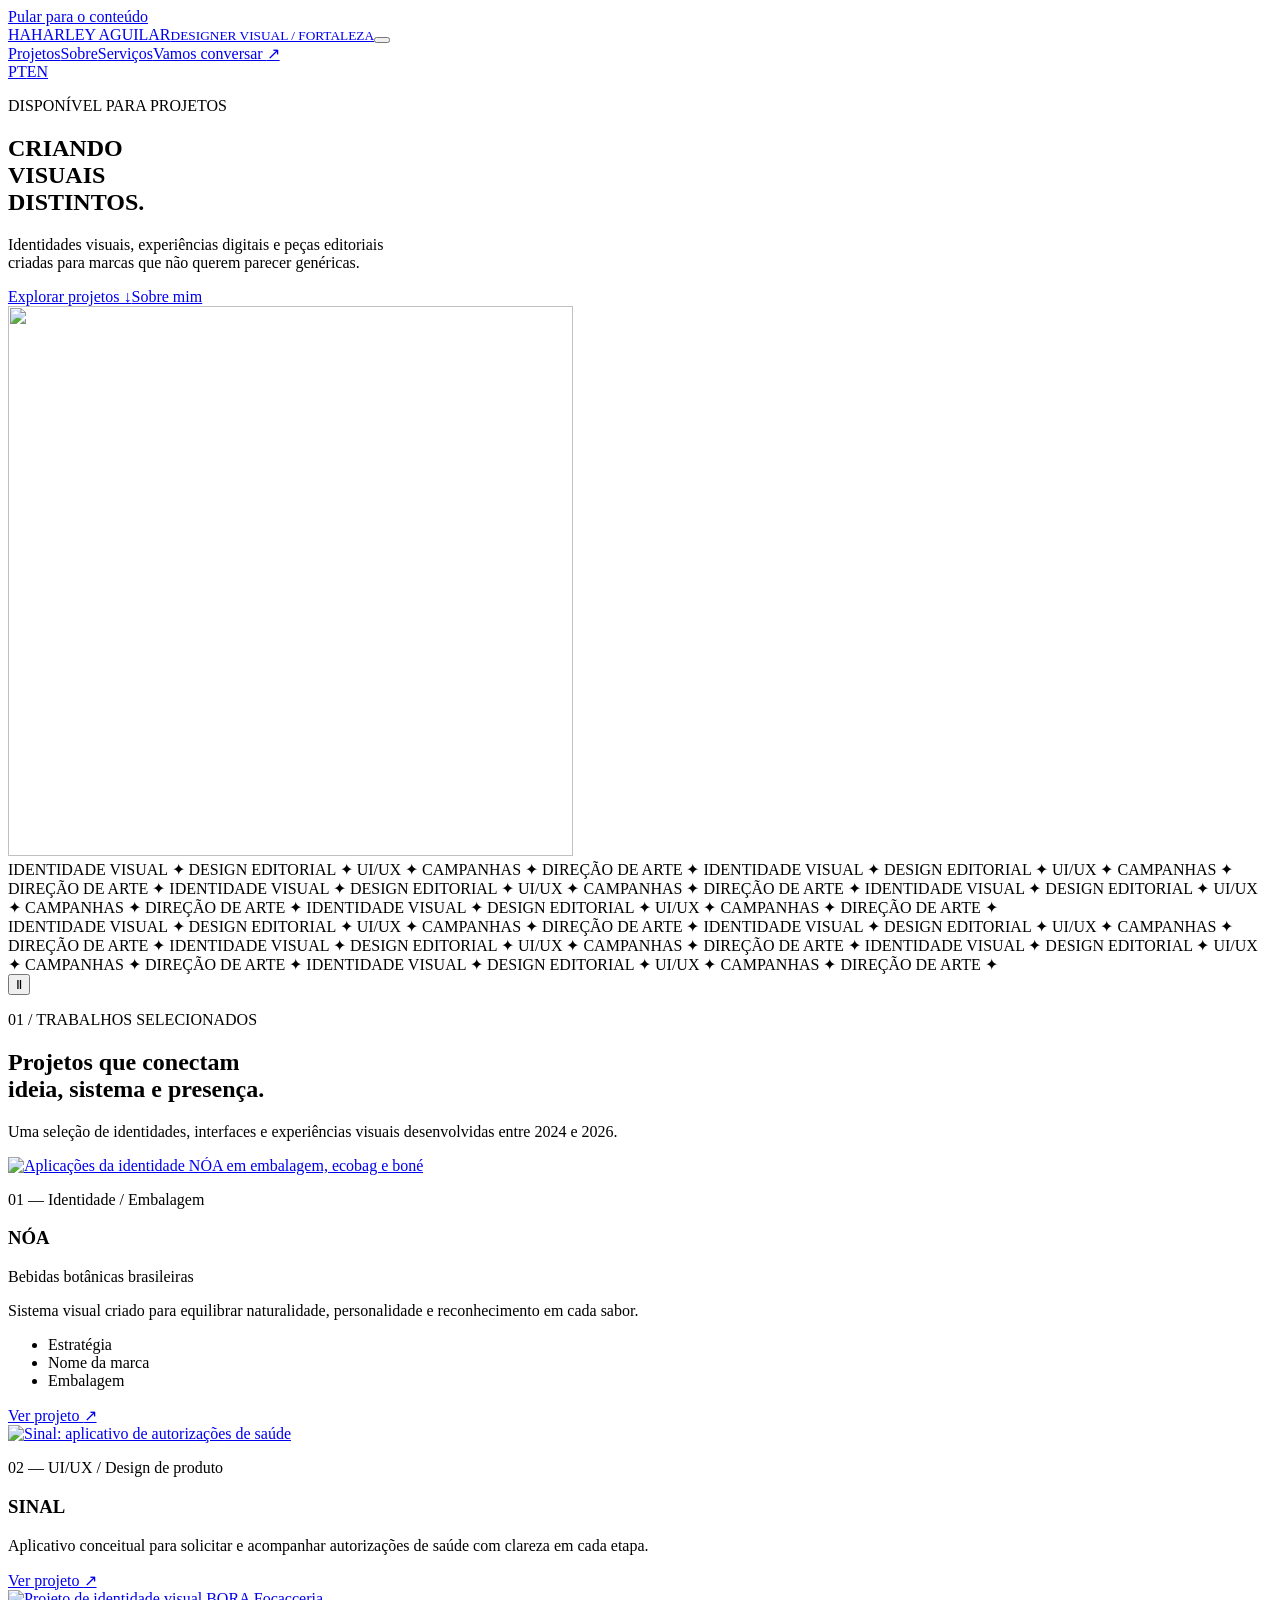
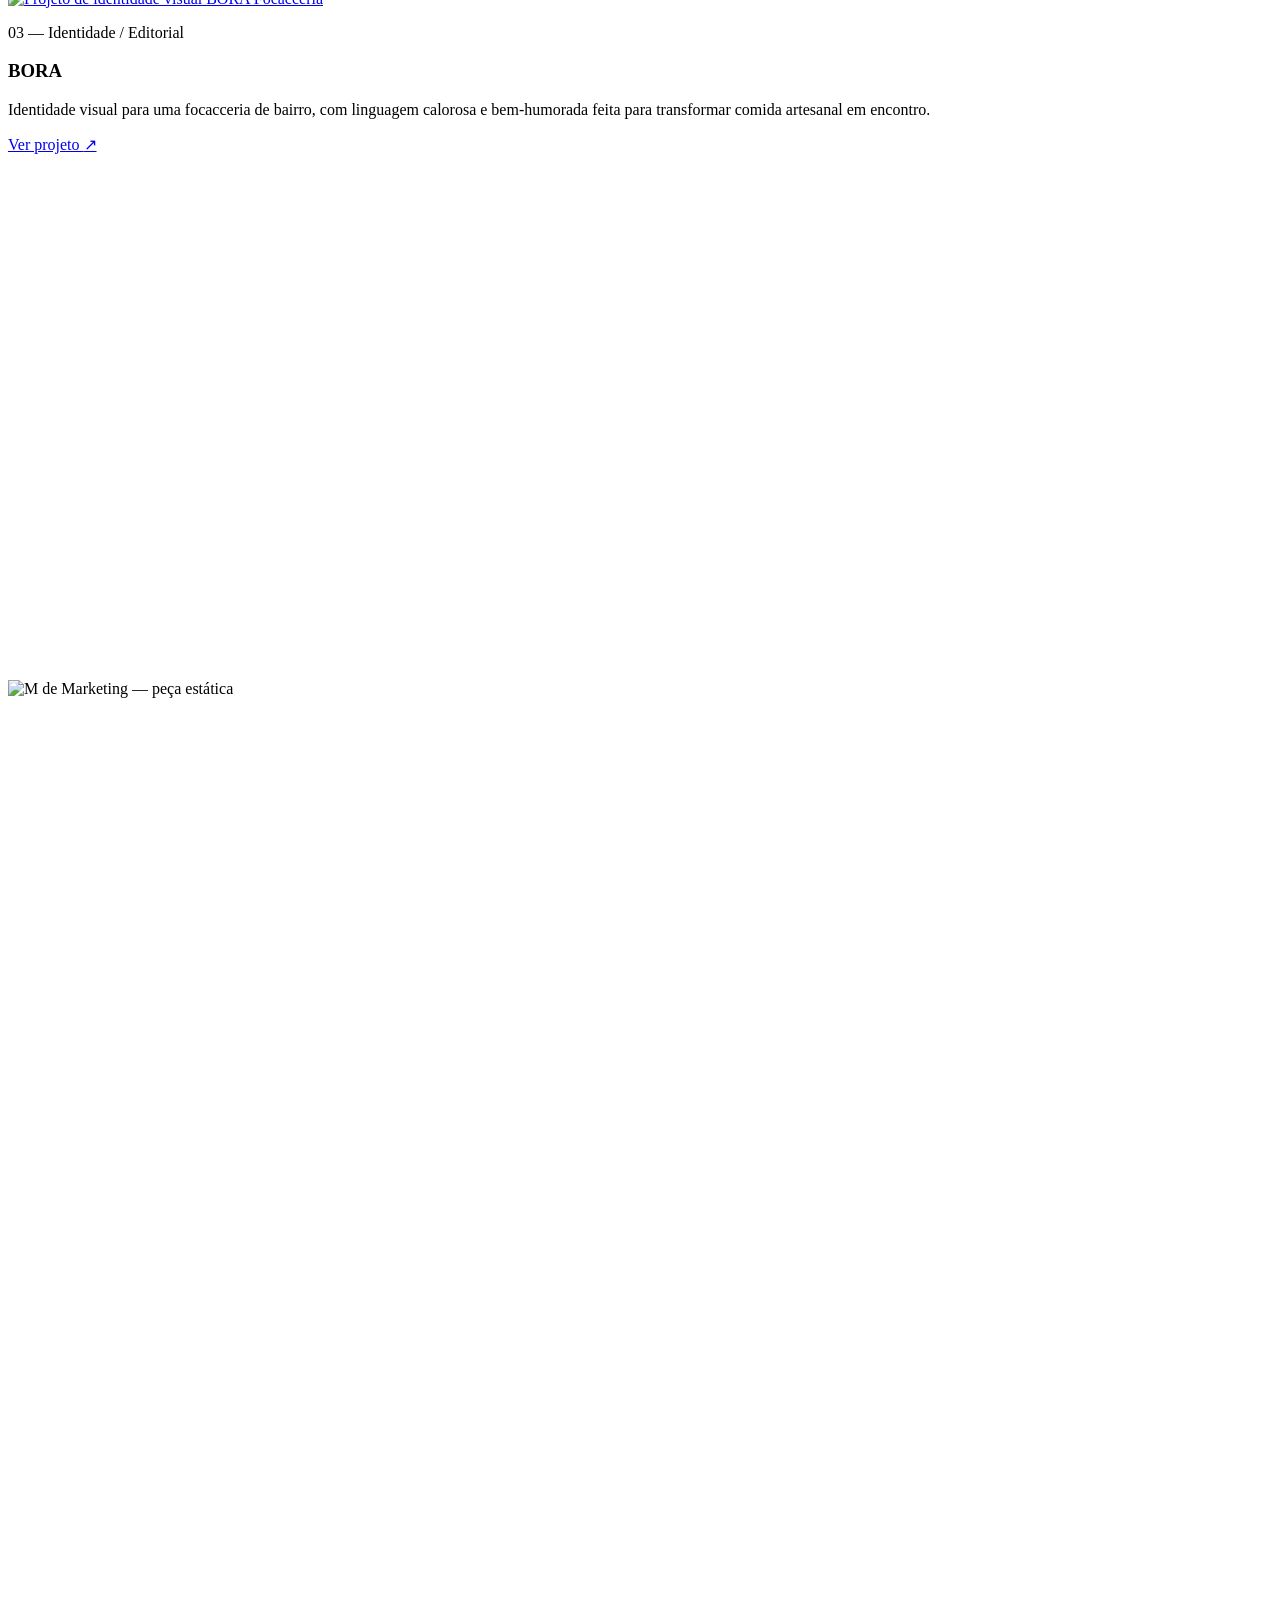
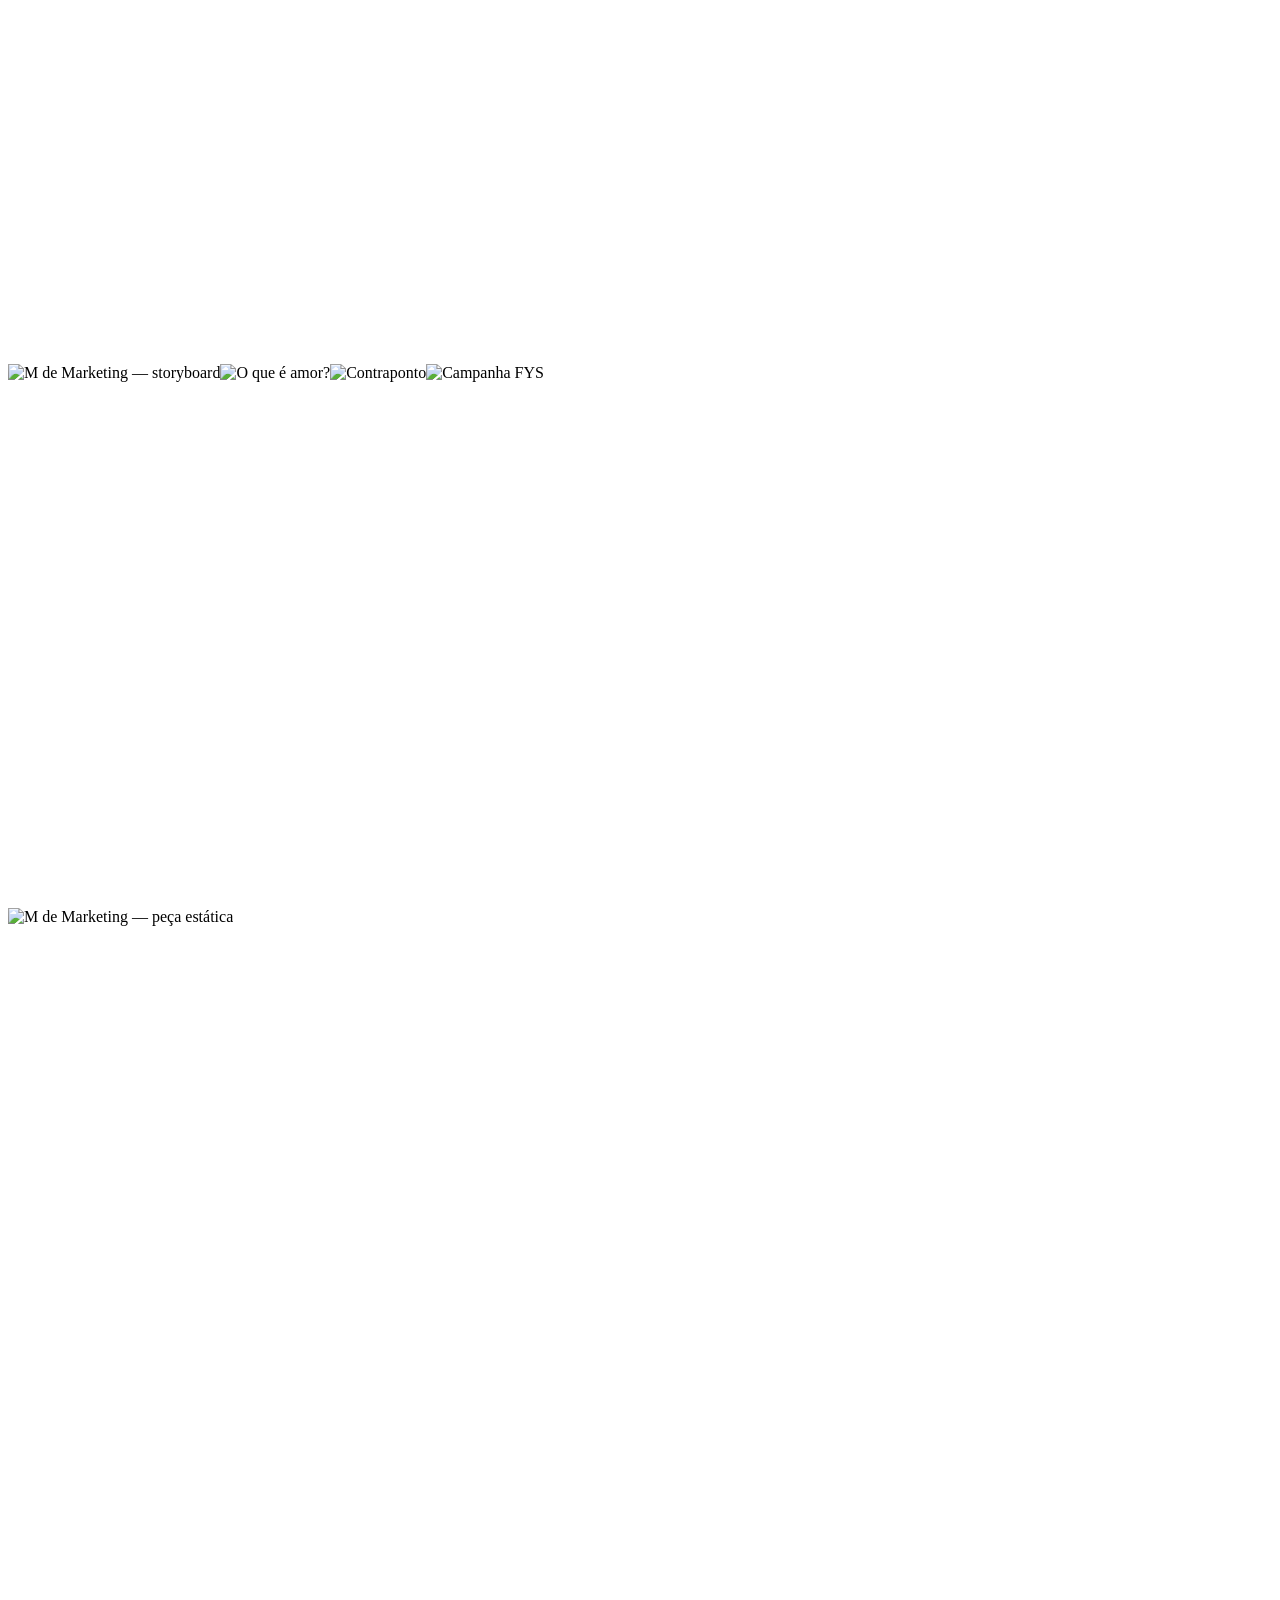
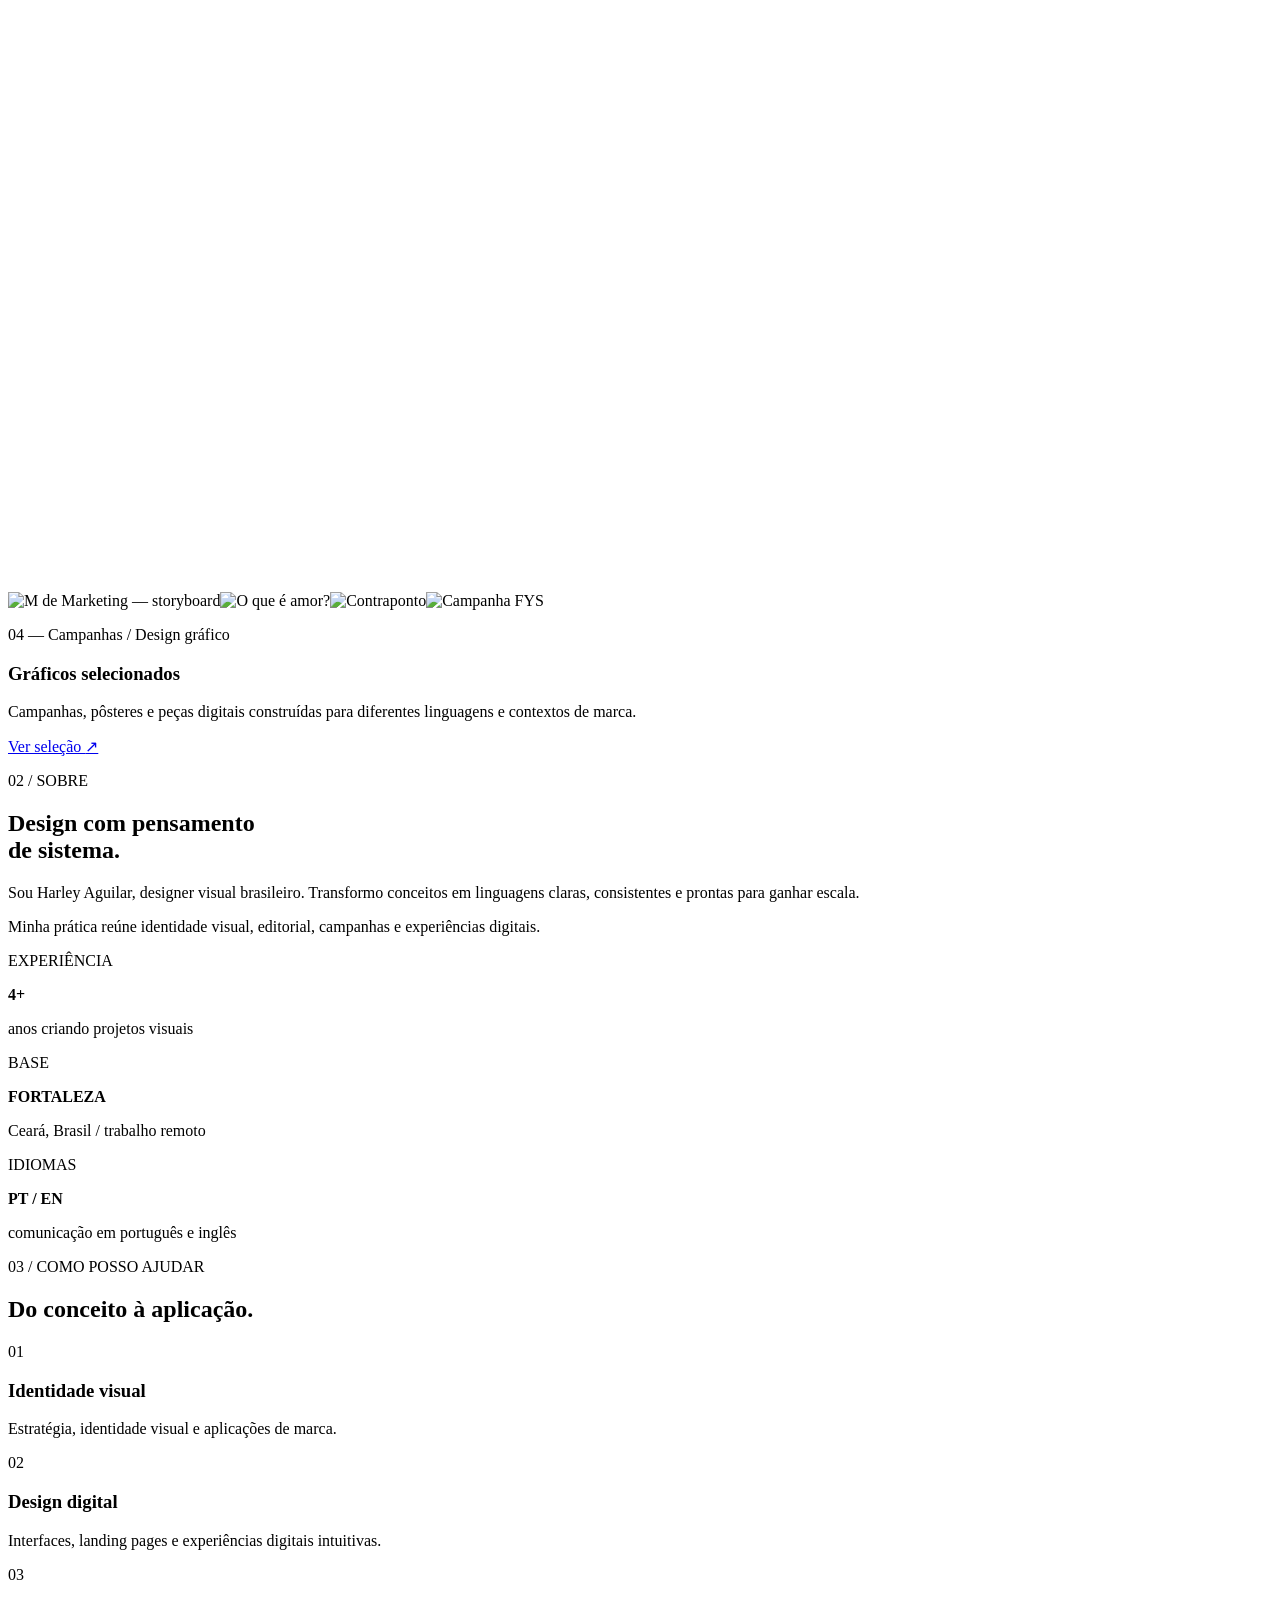
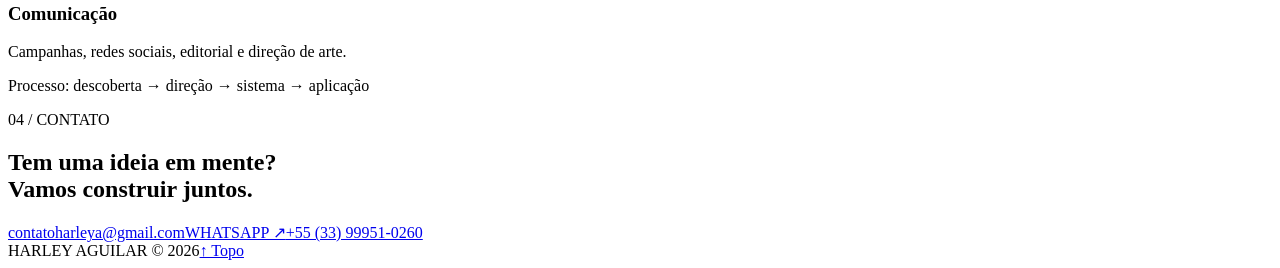
==== index.html @ a2839653 "Add files via upload" ====
<!DOCTYPE html>

<html lang="pt-BR"><head><meta charset="utf-8"/><meta content="width=device-width, initial-scale=1" name="viewport"/><meta content="#0a0a0a" name="theme-color"/><title>Portfólio — Harley Aguilar</title><meta content="Portfólio de Harley Aguilar: identidade visual, design editorial, UI/UX e campanhas." name="description"/><link href="./assets/icons/favicon.svg" rel="icon" type="image/svg+xml"/><link href="./assets/css/styles.css?v=20261001-optimized" rel="stylesheet"/><script defer="" src="./assets/js/app.js?v=20261001-optimized"></script><meta name="portfolio-home" content="harley-aguilar"/><link rel="alternate" hreflang="en" href="./en/index.html"/><link rel="alternate" hreflang="pt-BR" href="./index.html"/></head>
<body id="inicio">
<a class="skip" href="#conteudo">Pular para o conteúdo</a><header class="header wrap"><a aria-label="Harley Aguilar, início" class="brand" href="./index.html#inicio"><span class="monogram">HA</span><span>HARLEY AGUILAR<small>DESIGNER VISUAL / FORTALEZA</small></span></a><button aria-controls="menu" aria-expanded="false" aria-label="Abrir menu" class="menu-toggle" type="button"><span></span><span></span><span></span></button><nav aria-label="Navegação principal" id="menu"><a href="./index.html#projetos">Projetos</a><a href="./index.html#sobre">Sobre</a><a href="./index.html#servicos">Serviços</a><a class="button paper" href="./index.html#contato">Vamos conversar <span aria-hidden="true">↗</span></a><div class="language-switch" role="group" aria-label="Idioma"><a lang="pt-BR" hreflang="pt-BR" href="#" aria-current="true">PT</a><a lang="en" hreflang="en" href="./en/index.html" >EN</a></div></nav>
</header>
<main tabindex="-1" id="conteudo"><section aria-labelledby="hero-title" class="hero wrap"><div class="hero-copy"><p class="availability"><span></span>DISPONÍVEL PARA PROJETOS</p><h1 id="hero-title">CRIANDO<br/><span>VISUAIS</span><br/>DISTINTOS.</h1><p class="intro">Identidades visuais, experiências digitais e peças editoriais<br class="desktop-break"/> <span>criadas para marcas que não querem parecer genéricas.</span></p><div class="hero-actions"><a class="button lime" href="#projetos">Explorar projetos ↓</a><a class="button ghost" href="#sobre">Sobre mim</a></div>
</div>
<img alt="" class="hero-art" fetchpriority="high" height="550" src="./assets/images/hero.svg" width="565"/></section>
<div aria-label="Identidade visual, design editorial, UI/UX, campanhas e direção de arte" class="marquee"><div aria-hidden="true" class="marquee-track"><div class="marquee-group">IDENTIDADE VISUAL ✦ DESIGN EDITORIAL ✦ UI/UX ✦ CAMPANHAS ✦ DIREÇÃO DE ARTE ✦ IDENTIDADE VISUAL ✦ DESIGN EDITORIAL ✦ UI/UX ✦ CAMPANHAS ✦ DIREÇÃO DE ARTE ✦ IDENTIDADE VISUAL ✦ DESIGN EDITORIAL ✦ UI/UX ✦ CAMPANHAS ✦ DIREÇÃO DE ARTE ✦ IDENTIDADE VISUAL ✦ DESIGN EDITORIAL ✦ UI/UX ✦ CAMPANHAS ✦ DIREÇÃO DE ARTE ✦ IDENTIDADE VISUAL ✦ DESIGN EDITORIAL ✦ UI/UX ✦ CAMPANHAS ✦ DIREÇÃO DE ARTE ✦ </div>
<div class="marquee-group">IDENTIDADE VISUAL ✦ DESIGN EDITORIAL ✦ UI/UX ✦ CAMPANHAS ✦ DIREÇÃO DE ARTE ✦ IDENTIDADE VISUAL ✦ DESIGN EDITORIAL ✦ UI/UX ✦ CAMPANHAS ✦ DIREÇÃO DE ARTE ✦ IDENTIDADE VISUAL ✦ DESIGN EDITORIAL ✦ UI/UX ✦ CAMPANHAS ✦ DIREÇÃO DE ARTE ✦ IDENTIDADE VISUAL ✦ DESIGN EDITORIAL ✦ UI/UX ✦ CAMPANHAS ✦ DIREÇÃO DE ARTE ✦ IDENTIDADE VISUAL ✦ DESIGN EDITORIAL ✦ UI/UX ✦ CAMPANHAS ✦ DIREÇÃO DE ARTE ✦ </div>
</div>
<button aria-label="Pausar faixa animada" aria-pressed="false" class="marquee-toggle" type="button">Ⅱ</button></div>
<section aria-labelledby="work-title" class="work wrap" id="projetos"><p class="eyebrow accent">01 / TRABALHOS SELECIONADOS</p><div class="section-heading"><h2 id="work-title">Projetos que conectam<br/>ideia, sistema e presença.</h2><p>Uma seleção de identidades, interfaces e experiências visuais desenvolvidas entre 2024 e 2026.</p></div>
<div class="projects"><article class="project project-noa"><a aria-hidden="true" class="project-image" href="./projects/noa.html" tabindex="-1"><img alt="Aplicações da identidade NÓA em embalagem, ecobag e boné" decoding="async" height="1024" loading="lazy" src="./assets/projects/noa/09-aplicacoes.webp" width="1536"/></a><div class="project-copy"><p class="eyebrow">01 — Identidade / Embalagem</p><h3>NÓA</h3><p class="subtitle">Bebidas botânicas brasileiras</p><p class="description">Sistema visual criado para equilibrar naturalidade, personalidade e reconhecimento em cada sabor.</p><ul class="tags"><li>Estratégia</li><li>Nome da marca</li><li>Embalagem</li></ul><a aria-label="Ver projeto NÓA" class="project-link" href="./projects/noa.html">Ver projeto <span aria-hidden="true">↗</span></a></div>
</article>
<article class="project project-sinal"><a aria-hidden="true" class="project-image" href="./projects/sinal.html" tabindex="-1"><img alt="Sinal: aplicativo de autorizações de saúde" decoding="async" height="2057" loading="lazy" src="./assets/projects/sinal/01-capa.webp" width="1600"/></a><div class="project-copy"><p class="eyebrow">02 — UI/UX / Design de produto</p><h3>SINAL</h3><p class="description">Aplicativo conceitual para solicitar e acompanhar autorizações de saúde com clareza em cada etapa.</p><a aria-label="Ver projeto SINAL" class="project-link" href="./projects/sinal.html">Ver projeto <span aria-hidden="true">↗</span></a></div>
</article>
<article class="project project-bora"><a aria-hidden="true" class="project-image" href="./projects/bora.html" tabindex="-1"><img alt="Projeto de identidade visual BORA Focacceria" decoding="async" height="900" loading="lazy" src="./assets/projects/bora/01.svg" width="1600"/></a><div class="project-copy"><p class="eyebrow">03 — Identidade / Editorial</p><h3>BORA</h3><p class="description">Identidade visual para uma focacceria de bairro, com linguagem calorosa e bem-humorada feita para transformar comida artesanal em encontro.</p><a aria-label="Ver projeto BORA" class="project-link" href="./projects/bora.html">Ver projeto <span aria-hidden="true">↗</span></a></div>
</article>
<article class="project project-graphics"><div class="project-image project-image--graphics-cover"><div class="graphics-cover"><div class="graphics-cover-track"><span class="graphics-cover-item graphics-cover-item--tall"><img alt="M de Marketing — peça estática" decoding="async" height="1350" loading="lazy" src="assets/projects/graphics/thumbs/mde-marketing.webp" srcset="assets/projects/graphics/thumbs/mde-marketing.webp 496w, ./assets/projects/graphics/mde-marketing.webp 1080w" sizes="(max-width: 760px) 152.00px, clamp(176.00px, 22.40vw, 248.00px)" width="1080"/></span><span class="graphics-cover-item graphics-cover-item--wide"><video class="cover-video" aria-hidden="true" tabindex="-1" muted loop playsinline preload="none" width="960" height="540" poster="./assets/projects/graphics/mde-motion-poster.webp"><source src="./assets/projects/graphics/mde-motion.mp4" type="video/mp4"/></video></span><span class="graphics-cover-item graphics-cover-item--wide"><img alt="M de Marketing — storyboard" decoding="async" height="1120" loading="lazy" src="assets/projects/graphics/thumbs/mde-storyboard.webp" srcset="assets/projects/graphics/thumbs/mde-storyboard.webp 780w, ./assets/projects/graphics/mde-storyboard.webp 1560w" sizes="(max-width: 760px) 208.93px, clamp(264.64px, 30.64vw, 390.00px)" width="1560"/></span><span class="graphics-cover-item graphics-cover-item--tall"><img alt="O que é amor?" decoding="async" height="1697" loading="lazy" src="assets/projects/graphics/thumbs/amor-roxo.webp" srcset="assets/projects/graphics/thumbs/amor-roxo.webp 438w, ./assets/projects/graphics/amor-roxo.webp 1200w" sizes="(max-width: 760px) 134.35px, clamp(155.57px, 19.80vw, 219.21px)" width="1200"/></span><span class="graphics-cover-item graphics-cover-item--tall"><img alt="Contraponto" decoding="async" height="1697" loading="lazy" src="assets/projects/graphics/thumbs/amor-claro.webp" srcset="assets/projects/graphics/thumbs/amor-claro.webp 438w, ./assets/projects/graphics/amor-claro.webp 1200w" sizes="(max-width: 760px) 134.35px, clamp(155.57px, 19.80vw, 219.21px)" width="1200"/></span><span class="graphics-cover-item graphics-cover-item--tall"><img alt="Campanha FYS" decoding="async" height="2048" loading="lazy" src="assets/projects/graphics/thumbs/combo-fys.webp" srcset="assets/projects/graphics/thumbs/combo-fys.webp 446w, ./assets/projects/graphics/combo-fys.webp 1472w" sizes="(max-width: 760px) 136.56px, clamp(158.13px, 20.13vw, 222.81px)" width="1472"/></span><span class="graphics-cover-item graphics-cover-item--tall"><video class="cover-video" aria-hidden="true" tabindex="-1" muted loop playsinline preload="none" width="720" height="1280" poster="./assets/projects/graphics/ficha-rpg-poster.webp"><source src="./assets/projects/graphics/ficha-rpg.mp4" type="video/mp4"/></video></span><span class="graphics-cover-item graphics-cover-item--tall"><img alt="M de Marketing — peça estática" decoding="async" height="1350" loading="lazy" src="assets/projects/graphics/thumbs/mde-marketing.webp" srcset="assets/projects/graphics/thumbs/mde-marketing.webp 496w, ./assets/projects/graphics/mde-marketing.webp 1080w" sizes="(max-width: 760px) 152.00px, clamp(176.00px, 22.40vw, 248.00px)" width="1080"/></span><span class="graphics-cover-item graphics-cover-item--wide"><video class="cover-video" aria-hidden="true" tabindex="-1" muted loop playsinline preload="none" width="960" height="540" poster="./assets/projects/graphics/mde-motion-poster.webp"><source src="./assets/projects/graphics/mde-motion.mp4" type="video/mp4"/></video></span><span class="graphics-cover-item graphics-cover-item--wide"><img alt="M de Marketing — storyboard" decoding="async" height="1120" loading="lazy" src="assets/projects/graphics/thumbs/mde-storyboard.webp" srcset="assets/projects/graphics/thumbs/mde-storyboard.webp 780w, ./assets/projects/graphics/mde-storyboard.webp 1560w" sizes="(max-width: 760px) 208.93px, clamp(264.64px, 30.64vw, 390.00px)" width="1560"/></span><span class="graphics-cover-item graphics-cover-item--tall"><img alt="O que é amor?" decoding="async" height="1697" loading="lazy" src="assets/projects/graphics/thumbs/amor-roxo.webp" srcset="assets/projects/graphics/thumbs/amor-roxo.webp 438w, ./assets/projects/graphics/amor-roxo.webp 1200w" sizes="(max-width: 760px) 134.35px, clamp(155.57px, 19.80vw, 219.21px)" width="1200"/></span><span class="graphics-cover-item graphics-cover-item--tall"><img alt="Contraponto" decoding="async" height="1697" loading="lazy" src="assets/projects/graphics/thumbs/amor-claro.webp" srcset="assets/projects/graphics/thumbs/amor-claro.webp 438w, ./assets/projects/graphics/amor-claro.webp 1200w" sizes="(max-width: 760px) 134.35px, clamp(155.57px, 19.80vw, 219.21px)" width="1200"/></span><span class="graphics-cover-item graphics-cover-item--tall"><img alt="Campanha FYS" decoding="async" height="2048" loading="lazy" src="assets/projects/graphics/thumbs/combo-fys.webp" srcset="assets/projects/graphics/thumbs/combo-fys.webp 446w, ./assets/projects/graphics/combo-fys.webp 1472w" sizes="(max-width: 760px) 136.56px, clamp(158.13px, 20.13vw, 222.81px)" width="1472"/></span><span class="graphics-cover-item graphics-cover-item--tall"><video class="cover-video" aria-hidden="true" tabindex="-1" muted loop playsinline preload="none" width="720" height="1280" poster="./assets/projects/graphics/ficha-rpg-poster.webp"><source src="./assets/projects/graphics/ficha-rpg.mp4" type="video/mp4"/></video></span></div>
</div>
</div>
<div class="project-copy"><p class="eyebrow">04 — Campanhas / Design gráfico</p><h3>Gráficos selecionados</h3><p class="description">Campanhas, pôsteres e peças digitais construídas para diferentes linguagens e contextos de marca.</p><a aria-label="Ver projeto Gráficos selecionados" class="project-link" href="./projects/graphics.html">Ver seleção <span aria-hidden="true">↗</span></a></div>
</article>
</div>
</section>
<section aria-labelledby="about-title" class="about" id="sobre"><div class="wrap"><p class="eyebrow">02 / SOBRE</p><div class="about-grid"><h2 id="about-title">Design com pensamento<br/>de sistema.</h2><div><p class="lead">Sou Harley Aguilar, designer visual brasileiro. Transformo conceitos em linguagens claras, consistentes e prontas para ganhar escala.</p><p>Minha prática reúne identidade visual, editorial, campanhas e experiências digitais.</p></div>
</div>
<div class="facts"><div class="fact dark"><p class="eyebrow accent">EXPERIÊNCIA</p><strong>4+</strong><p>anos criando projetos visuais</p></div>
<div class="fact neutral"><p class="eyebrow">BASE</p><strong>FORTALEZA</strong><p>Ceará, Brasil / trabalho remoto</p></div>
<div class="fact lime"><p class="eyebrow">IDIOMAS</p><strong>PT / EN</strong><p>comunicação em português e inglês</p></div>
</div>
</div>
</section>
<section aria-labelledby="services-title" class="services wrap" id="servicos"><p class="eyebrow accent">03 / COMO POSSO AJUDAR</p><h2 id="services-title">Do conceito à aplicação.</h2><div class="services-grid"><article><p class="eyebrow">01</p><h3>Identidade visual</h3><p>Estratégia, identidade visual e aplicações de marca.</p></article>
<article><p class="eyebrow">02</p><h3>Design digital</h3><p>Interfaces, landing pages e experiências digitais intuitivas.</p></article>
<article><p class="eyebrow">03</p><h3>Comunicação</h3><p>Campanhas, redes sociais, editorial e direção de arte.</p></article>
</div>
<div class="service-bottom"><p>Processo: descoberta → direção → sistema → aplicação</p></div>
</section>
<section aria-labelledby="contact-title" class="contact" id="contato"><div class="wrap"><p class="eyebrow">04 / CONTATO</p><div class="contact-grid"><h2 id="contact-title">Tem uma ideia em mente?<br/>Vamos construir juntos.</h2><div class="contact-links"><a class="button dark" href="mailto:contatoharleya@gmail.com">contatoharleya@gmail.com</a><a class="whatsapp" href="https://wa.me/5533999510260" rel="noopener noreferrer" target="_blank"><span class="eyebrow">WHATSAPP ↗</span>+55 (33) 99951-0260</a></div>
</div>
<footer><span>HARLEY AGUILAR © 2026</span><a href="#inicio">↑ Topo</a></footer>
</div>
</section>
</main>
</body></html>
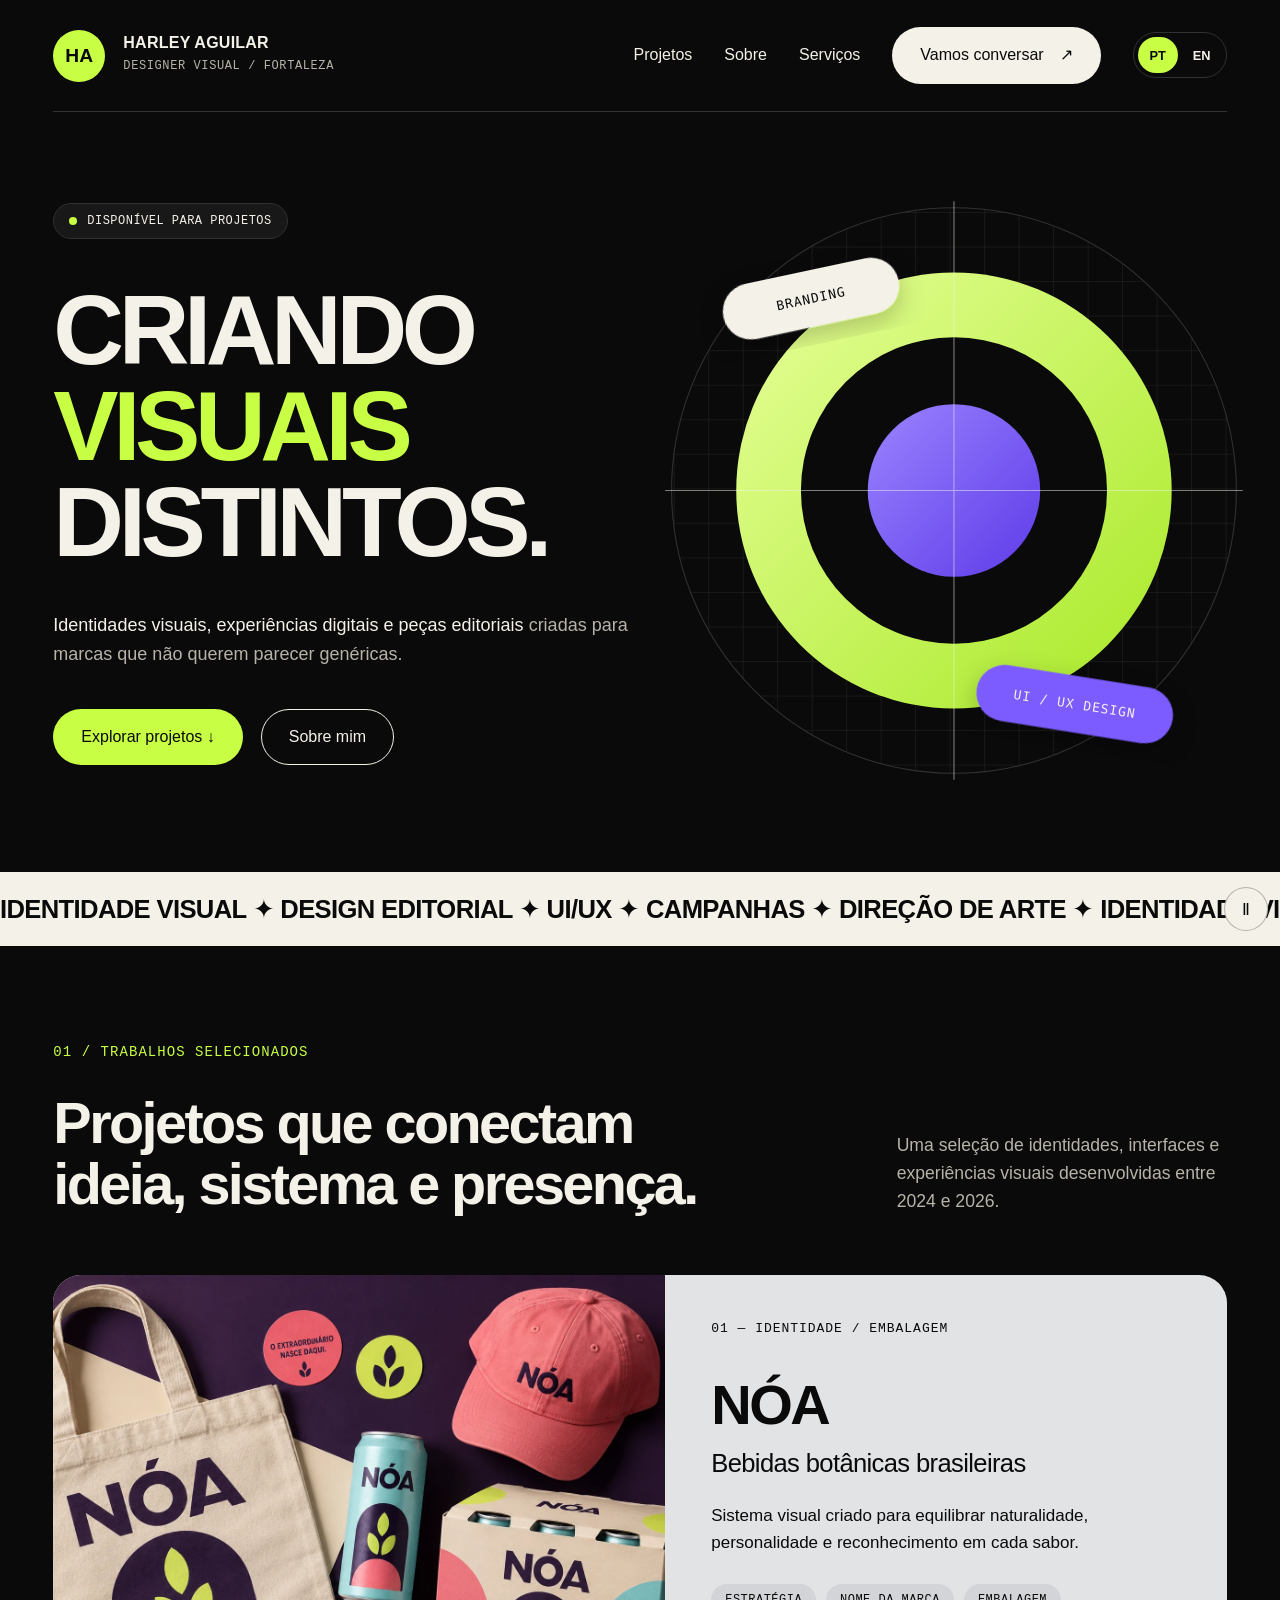
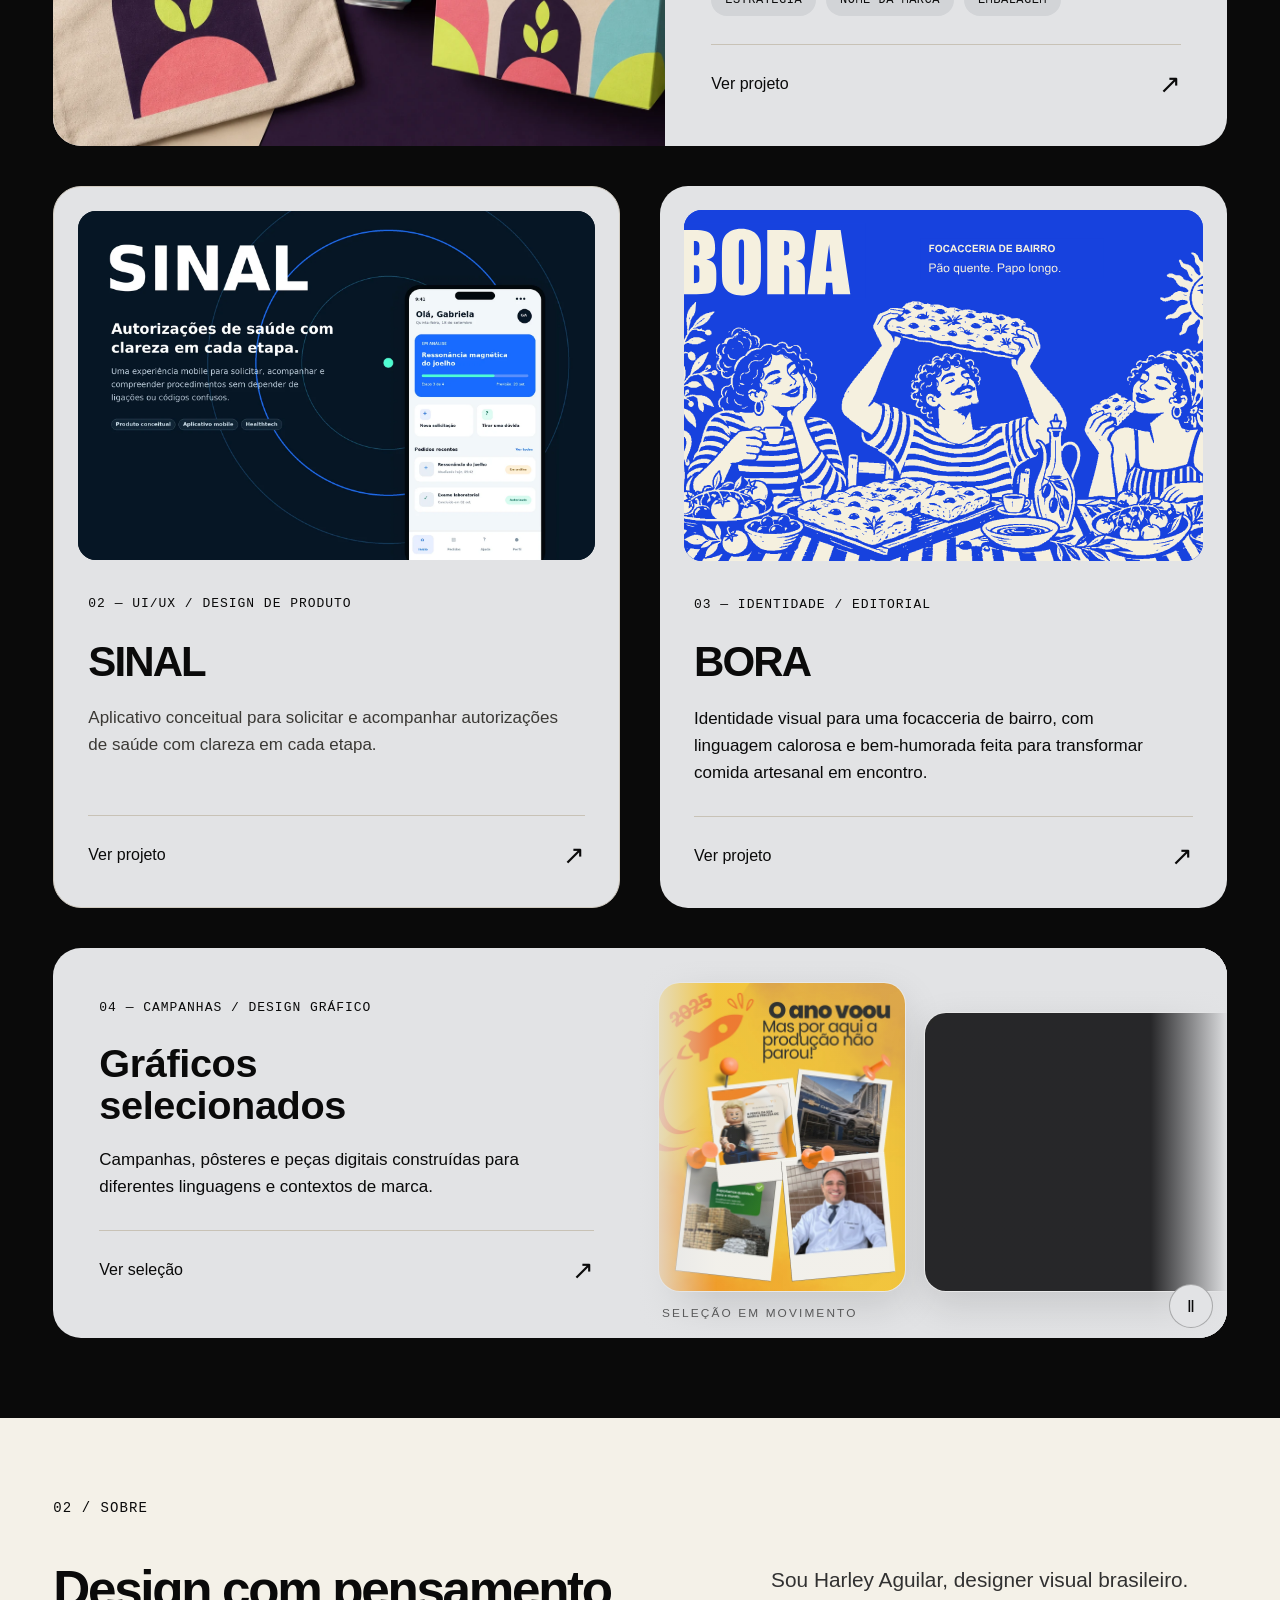
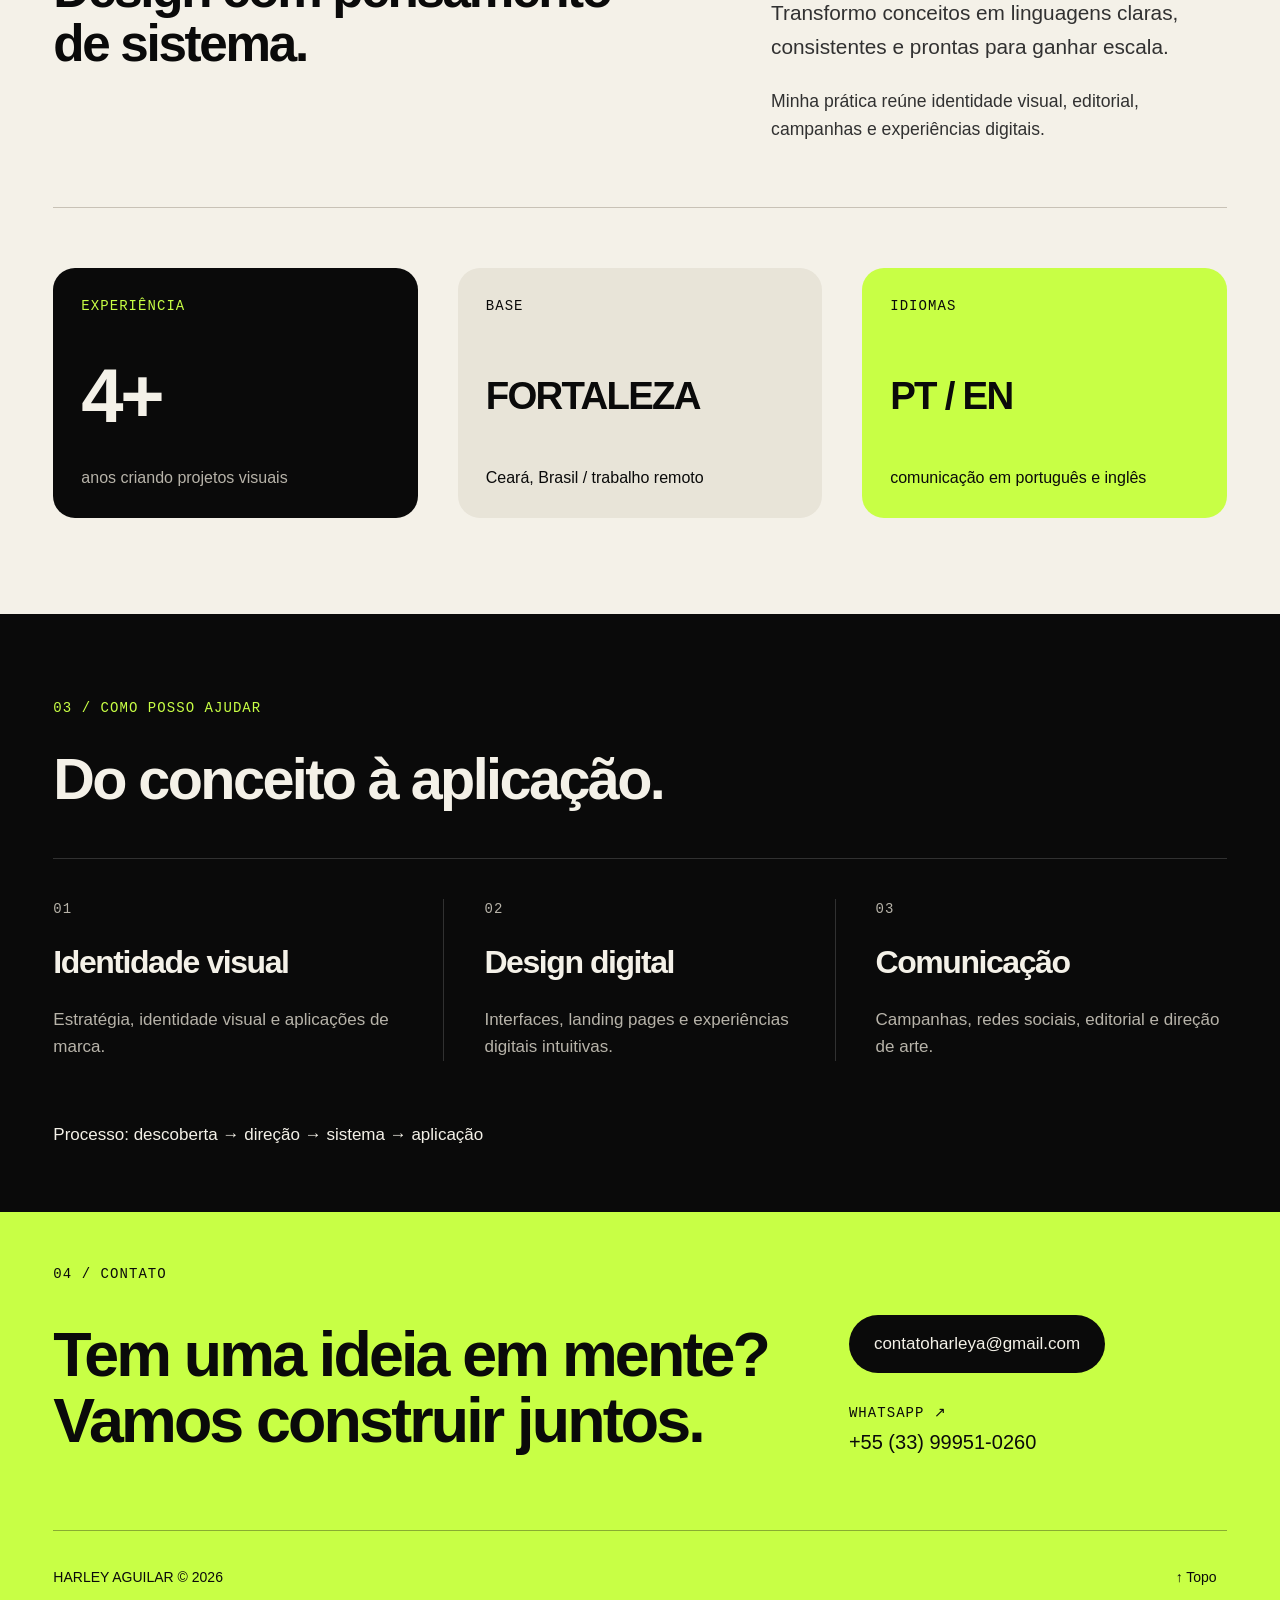
==== commit efc4ebd4: "Translate the animated cover label in English pages" ====
--- a/index.html
+++ b/index.html
@@ -1,6 +1,6 @@
 <!DOCTYPE html>
 
-<html lang="pt-BR"><head><meta charset="utf-8"/><meta content="width=device-width, initial-scale=1" name="viewport"/><meta content="#0a0a0a" name="theme-color"/><title>Portfólio — Harley Aguilar</title><meta content="Portfólio de Harley Aguilar: identidade visual, design editorial, UI/UX e campanhas." name="description"/><link href="./assets/icons/favicon.svg" rel="icon" type="image/svg+xml"/><link href="./assets/css/styles.css?v=20261001-optimized" rel="stylesheet"/><script defer="" src="./assets/js/app.js?v=20261001-optimized"></script><meta name="portfolio-home" content="harley-aguilar"/><link rel="alternate" hreflang="en" href="./en/index.html"/><link rel="alternate" hreflang="pt-BR" href="./index.html"/></head>
+<html lang="pt-BR"><head><meta charset="utf-8"/><meta content="width=device-width, initial-scale=1" name="viewport"/><meta content="#0a0a0a" name="theme-color"/><title>Portfólio — Harley Aguilar</title><meta content="Portfólio de Harley Aguilar: identidade visual, design editorial, UI/UX e campanhas." name="description"/><link href="./assets/icons/favicon.svg" rel="icon" type="image/svg+xml"/><link href="./assets/css/styles.css?v=20261001-published" rel="stylesheet"/><script defer="" src="./assets/js/app.js?v=20261001-optimized"></script><meta name="portfolio-home" content="harley-aguilar"/><link rel="alternate" hreflang="en" href="./en/index.html"/><link rel="alternate" hreflang="pt-BR" href="./index.html"/></head>
 <body id="inicio">
 <a class="skip" href="#conteudo">Pular para o conteúdo</a><header class="header wrap"><a aria-label="Harley Aguilar, início" class="brand" href="./index.html#inicio"><span class="monogram">HA</span><span>HARLEY AGUILAR<small>DESIGNER VISUAL / FORTALEZA</small></span></a><button aria-controls="menu" aria-expanded="false" aria-label="Abrir menu" class="menu-toggle" type="button"><span></span><span></span><span></span></button><nav aria-label="Navegação principal" id="menu"><a href="./index.html#projetos">Projetos</a><a href="./index.html#sobre">Sobre</a><a href="./index.html#servicos">Serviços</a><a class="button paper" href="./index.html#contato">Vamos conversar <span aria-hidden="true">↗</span></a><div class="language-switch" role="group" aria-label="Idioma"><a lang="pt-BR" hreflang="pt-BR" href="#" aria-current="true">PT</a><a lang="en" hreflang="en" href="./en/index.html" >EN</a></div></nav>
 </header>
--- a/assets/css/styles.css
+++ b/assets/css/styles.css
@@ -0,0 +1,319 @@
+:root{color-scheme:dark;--ink:#0a0a0a;--paper:#f4f1e8;--lime:#c8ff45;--muted:#b7b3a9;--line:#313131;font-family:Arial,Helvetica,sans-serif;color:var(--paper);background:var(--ink);font-synthesis:none}*{box-sizing:border-box}html{scroll-behavior:smooth;scroll-padding-top:2rem}body{margin:0}a{color:inherit;text-decoration:none}button{font:inherit}a,button{-webkit-tap-highlight-color:transparent}a:focus-visible,button:focus-visible{outline:3px solid #7c5cff;outline-offset:6px}a:hover{text-decoration:underline;text-underline-offset:5px}.button:hover,.brand:hover,.project-image:hover{text-decoration:none}.wrap{width:min(100% - 8.3333%,1320px);margin-inline:auto}h1,h2,h3,p{margin:0}h1,h2,h3{letter-spacing:-.045em;line-height:1.06}h2{font-size:clamp(2.2rem,4.5vw,4.25rem)}h3{font-size:2rem}p{line-height:1.6}img{display:block;max-width:100%;height:auto}.eyebrow{font-family:monospace;font-size:.875rem;letter-spacing:.075em;line-height:1.5;text-transform:uppercase}.accent{color:var(--lime)}.header{min-height:112px;border-bottom:1px solid var(--line);display:flex;align-items:center;justify-content:space-between;gap:24px}.brand{display:flex;align-items:center;gap:18px;font-size:1rem;font-weight:600;letter-spacing:.015em}.brand small{display:block;color:var(--muted);font: .75rem/1.7 monospace;letter-spacing:.05em;margin-top:4px}.monogram{display:grid;place-items:center;flex-shrink:0;width:52px;height:52px;border-radius:50%;background:var(--lime);color:var(--ink);font-size:1.2rem}.header nav{display:flex;align-items:center;gap:32px}.button{display:inline-flex;align-items:center;justify-content:center;gap:16px;min-height:56px;padding:16px 27px;border:1px solid transparent;border-radius:999px;font-size:1rem;line-height:1.4;text-align:center;transition:transform .18s,background .18s}.button:hover{transform:translateY(-2px)}.paper{background:var(--paper);color:var(--ink)}.lime{background:var(--lime);color:var(--ink)}.dark{background:var(--ink);color:var(--paper)}.ghost{border-color:var(--paper);background:transparent;color:var(--paper)}.subtle{background:#181818;border-color:var(--line)}.menu-toggle{display:none}.hero{position:relative;isolation:isolate;padding-block:52px 100px;min-height:760px}.hero-copy{position:relative;z-index:1;pointer-events:none}.hero-copy a{pointer-events:auto}.availability{display:inline-flex;align-items:center;gap:10px;border:1px solid var(--line);background:#181818;border-radius:99px;padding:9px 15px;font: .75rem/1.4 monospace;letter-spacing:.04em}.availability span{width:8px;height:8px;flex-shrink:0;background:var(--lime);border-radius:50%}.hero h1{font-size:clamp(4.5rem,8.7vw,7.875rem);line-height:.98;margin-top:44px;letter-spacing:-.055em}.hero h1>span{color:var(--lime)}.hero h1>.outline{color:transparent;-webkit-text-stroke:1.5px var(--paper)}.hero .intro{font-size:1.25rem;max-width:680px;margin-top:40px}.intro span{color:var(--muted)}.hero-actions{display:flex;gap:18px;margin-top:40px}.hero-art{position:absolute;right:0;top:10px;width:42%;z-index:0}.marquee{overflow:hidden;padding:22px 0;background:var(--paper);color:var(--ink);white-space:nowrap;font-size:clamp(1.05rem,2vw,1.6rem);font-weight:700;letter-spacing:-.025em}.marquee span{display:block;width:max-content;margin:auto}.work{padding-block:96px 80px}.section-heading{display:grid;grid-template-columns:2fr 1fr;gap:48px;align-items:end;margin:30px 0 60px}.section-heading p{font-size:1.1rem;color:var(--muted);max-width:330px;justify-self:end}.projects{display:grid;grid-template-columns:1fr 1fr;gap:40px}.project{border-radius:28px;overflow:hidden;min-width:0;background:var(--paper);color:var(--ink)}.project-image{display:block;overflow:hidden}.project-image img{width:100%;height:100%;object-fit:cover;transition:transform .3s}.project-image:hover img{transform:scale(1.025)}.project-copy{padding:34px;display:flex;flex-direction:column;align-items:flex-start}.project-copy .eyebrow{font-size:.8125rem}.project h3{font-size:2.625rem;margin-top:26px}.subtitle{font-size:1.6rem;line-height:1.4;margin-top:12px;letter-spacing:-.025em}.description{font-size:1.0625rem;margin-top:20px;max-width:480px}.tags{list-style:none;padding:0;display:flex;flex-wrap:wrap;gap:10px;margin:28px 0}.tags li{background:#e8e4d8;color:var(--ink);border-radius:99px;padding:9px 14px;font-size:.75rem;font-family:monospace;text-transform:uppercase;letter-spacing:.04em}.project-link{border-top:1px solid #c8c2b6;display:flex;align-items:center;justify-content:space-between;gap:20px;width:100%;min-height:58px;margin-top:30px;padding-top:20px;font-size:1rem}.project-link span{font-size:1.6rem}.project-noa{grid-column:1/-1;display:grid;grid-template-columns:1.09fr 1fr}.project-noa .project-copy{padding:44px 46px}.project-noa h3{font-size:3.5rem;margin-top:36px}.project-noa .project-link{margin-top:auto}.project-sinal{background:#181818;color:var(--paper);border:1px solid var(--line)}.project-sinal .eyebrow{color:var(--lime)}.project-sinal .description{color:var(--muted)}.project-sinal .project-link{border-color:var(--line)}.project-sinal .project-link span{color:var(--lime)}.project-sinal .project-image,.project-bora .project-image{margin:24px 24px 0;border-radius:18px;aspect-ratio:1.48}.project-graphics{grid-column:1/-1;display:grid;grid-template-columns:1fr 1fr;align-items:center;background:#7956f0;color:var(--paper)}.project-graphics .project-image{order:2}.project-graphics .project-copy{padding:46px}.project-graphics .project-link{border-color:#b7a1ff}.about{background:var(--paper);color:var(--ink);padding-block:80px 96px}.about-grid{display:grid;grid-template-columns:1.4fr 1fr;gap:80px;padding-block:44px 64px;border-bottom:1px solid #c8c2b6}.about-grid h2{font-size:clamp(2.25rem,4vw,3.5rem)}.about-grid p{color:#313131;font-size:1.1rem}.about-grid p+p{margin-top:24px}.about-grid .lead{font-size:1.3rem}.facts{display:grid;grid-template-columns:repeat(3,1fr);gap:40px;margin-top:60px}.fact{padding:28px;border-radius:22px;display:flex;flex-direction:column;justify-content:space-between;min-height:250px}.neutral{background:#e8e4d8}.fact strong{font-size:clamp(1.7rem,3vw,3rem);letter-spacing:-.045em;line-height:1.2;margin:25px 0 14px}.fact:first-child strong{font-size:4.75rem;margin:10px 0 0}.fact p:last-child{font-size:1rem}.fact.dark p:last-child{color:var(--muted)}.services{padding-block:84px 64px}.services h2{margin-top:30px}.services-grid{border-top:1px solid var(--line);display:grid;grid-template-columns:repeat(3,1fr);margin-top:48px;padding-block:40px}.services-grid article{padding:0 40px;border-right:1px solid var(--line)}.services-grid article:first-child{padding-left:0}.services-grid article:last-child{padding-right:0;border:0}.services-grid h3{margin:26px 0}.services-grid p{color:var(--muted);font-size:1.0625rem}.services-grid .eyebrow{font-size:.875rem}.service-bottom{display:flex;align-items:center;justify-content:space-between;gap:36px;margin-top:20px}.service-bottom p{font-size:1.0625rem}.contact{background:var(--lime);color:var(--ink);padding-top:52px}.contact-grid{display:grid;grid-template-columns:2fr 1fr;align-items:center;gap:40px;margin-top:30px}.contact h2{font-size:clamp(2.4rem,4.9vw,4.5rem)}.contact-links{display:flex;flex-direction:column;gap:30px;align-items:flex-start}.contact-links .button{padding-inline:24px;font-size:1.0625rem}.whatsapp{font-size:1.25rem;line-height:1.8}.whatsapp span{display:block}.contact footer{display:flex;justify-content:space-between;align-items:center;gap:24px;border-top:1px solid #0a0a0a55;padding-block:28px;margin-top:70px;font-size:.875rem}.contact footer a{padding:10px}.skip{position:absolute;top:-100px;left:20px;padding:15px;background:var(--lime);color:var(--ink);z-index:10}.skip:focus{top:10px}.detail{padding-block:44px 64px}.back-link{display:inline-block;padding-block:12px;margin-bottom:52px}.detail h1{font-size:clamp(3rem,8vw,7rem);margin-top:24px;overflow-wrap:anywhere}.detail-description{font-size:1.3rem;max-width:740px;margin-top:24px}.detail figure{margin:48px 0}.detail figure img{width:100%;max-height:780px;background:#181818;border-radius:24px;object-fit:contain}.detail figcaption{color:var(--muted);font-size:.875rem;margin-top:18px}.detail-nav{display:flex;justify-content:space-between;gap:20px;flex-wrap:wrap}.detail-contact{padding-block:60px 90px;border-top:1px solid var(--line);display:flex;align-items:center;justify-content:space-between;gap:40px}.detail-contact h2{font-size:clamp(2rem,4vw,3.5rem)}
+@media(min-width:1600px){.hero-art{top:25px}.hero{min-height:825px}}
+@media(max-width:1000px){.brand small{display:none}.header nav{gap:20px}.header nav .button{padding:14px 20px}.hero .intro{max-width:570px}.hero-art{top:55px;width:38%}.hero{min-height:auto;padding-bottom:70px}.section-heading{grid-template-columns:1fr;gap:24px}.section-heading p{max-width:520px;justify-self:start}.project-noa .project-copy{padding:30px}.project-noa .tags{margin-block:20px}.project-noa .project-link{margin-top:20px}.projects{gap:24px}.project-copy{padding:26px}.about-grid{gap:40px}.facts{gap:20px}.fact{padding:22px}.contact-grid{grid-template-columns:1fr}.contact-links{flex-direction:row;align-items:center;gap:40px}.project-graphics .project-copy{padding:30px}.services-grid article{padding-inline:26px}}
+@media(max-width:760px){.wrap{width:calc(100% - 40px)}.header{min-height:80px;flex-wrap:wrap;gap:0;position:relative;z-index:3}.brand{gap:14px;font-size:.875rem}.monogram{width:40px;height:40px;font-size:1rem}.menu-toggle{display:none;flex-direction:column;justify-content:center;align-items:center;gap:5px;width:44px;height:44px;background:#181818;color:var(--paper);border:1px solid var(--line);border-radius:50%;cursor:pointer}.menu-toggle span{width:17px;height:1px;background:currentColor}.header nav{display:flex;flex-basis:100%;padding:10px 0 24px;align-items:stretch;flex-direction:column;gap:0}.menu-ready .menu-toggle{display:flex}.menu-ready .header nav{display:none}.menu-ready .header nav[data-open]{display:flex}.header nav>a:not(.button){padding:15px 10px}.header nav .button{margin-top:10px}.hero{display:flex;flex-direction:column;padding-top:30px;padding-bottom:38px}.hero-copy{display:contents}.availability{align-self:flex-start;font-size:.6875rem;padding:9px 12px;order:0}.hero h1{font-size:clamp(2.9rem,13.6vw,6.3rem);margin-top:38px;order:1}.hero .intro{order:2;font-size:1rem;margin-top:30px;max-width:440px}.desktop-break{display:none}.hero-art{order:3;position:static;width:min(100%,330px);align-self:center;margin:22px 0}.hero-actions{order:4;justify-content:center;gap:12px;margin-top:0;flex-wrap:wrap}.hero-actions .button{font-size:1rem;padding-inline:22px}.hero-actions .ghost{min-height:48px;border:0}.hero-actions .lime{min-width:260px}.marquee{padding-block:19px}.work{padding-block:64px 40px}.eyebrow{font-size:.75rem}.section-heading{margin:30px 0 36px;gap:20px}.section-heading h2{font-size:clamp(2.2rem,8.7vw,3.2rem)}.section-heading p{font-size:1rem}.projects{display:flex;flex-direction:column;gap:30px}.project{border-radius:22px}.project-noa,.project-graphics{display:flex;flex-direction:column}.project-noa .project-image{width:100%;aspect-ratio:1.035}.project-noa .project-copy,.project-graphics .project-copy{padding:24px;width:100%}.project-noa h3,.project h3{font-size:2.25rem;margin-top:24px}.project-copy .eyebrow{font-size:.75rem}.subtitle{font-size:1.15rem;margin-top:12px}.description{font-size:1rem;margin-top:20px}.project-link{margin-top:26px;padding-top:18px}.project-sinal .project-image,.project-bora .project-image{margin:18px 18px 0;aspect-ratio:1.13}.project-graphics .project-image{order:0;width:100%;aspect-ratio:1.25}.project-graphics .project-image img{object-fit:contain}.project-graphics .project-copy{order:1;padding-top:0}.about{padding-block:55px 48px}.about-grid{display:block;padding-block:30px 36px}.about-grid h2{font-size:2.375rem;margin-bottom:32px}.about-grid p,.about-grid .lead{font-size:1rem}.facts{grid-template-columns:1fr;gap:18px;margin-top:30px}.fact{min-height:135px;padding:22px}.fact strong{font-size:1.875rem;margin:18px 0 12px}.fact:first-child strong{font-size:3rem;margin-top:12px}.services{padding-block:56px 42px}.services h2{font-size:2.375rem;max-width:350px;margin-top:30px}.services-grid{display:block;margin-top:34px;padding-block:0}.services-grid article,.services-grid article:first-child,.services-grid article:last-child{position:relative;border:0;border-bottom:1px solid var(--line);padding:26px 0 26px 36px}.services-grid .eyebrow{position:absolute;left:0;top:30px;font-size:.75rem}.services-grid h3{font-size:1.5rem;margin:0 0 12px}.services-grid p{font-size:1rem}.service-bottom{flex-direction:column;align-items:stretch;margin-top:30px;gap:24px}.service-bottom p{font-size:1rem}.contact{padding-top:44px}.contact-grid{gap:30px}.contact h2{font-size:2.3rem}.contact-links{flex-direction:column;align-items:stretch;gap:28px}.contact-links .button{padding:18px 14px;font-size:1rem}.whatsapp{font-size:1.125rem}.contact footer{margin-top:38px;padding-block:22px;font-size:.75rem}.detail{padding-top:24px}.back-link{margin-bottom:28px}.detail h1{font-size:3.25rem}.detail-description{font-size:1.1rem}.detail figure{margin-block:32px}.detail figure img{border-radius:16px}.detail-nav{flex-direction:column}.detail-contact{flex-direction:column;align-items:flex-start;padding-block:40px 60px}}
+@media(prefers-reduced-motion:reduce){html{scroll-behavior:auto}*,*::before,*::after{transition:none!important;animation:none!important}}
+
+/* Sinal case study: preserve the complete supplied boards. */
+.project-sinal .project-image{aspect-ratio:1.48;background:#071624}.project-sinal .project-image img{object-fit:cover;object-position:50% 26%}.sinal-detail .case-study{max-width:1100px;margin:48px auto}.sinal-detail .case-study figure{margin:0 0 36px}.sinal-detail .case-study img{width:100%;height:auto;max-height:none;border-radius:12px}.case-study figure>a{display:block}.case-study figcaption{line-height:1.6}.case-study figcaption span{white-space:nowrap}@media(max-width:760px){.sinal-detail .case-study{margin-block:32px}.sinal-detail .case-study figure{margin-bottom:26px}.sinal-detail .case-study img{border-radius:6px}.case-study figcaption span{display:block}}
+
+/* Expanded desktop composition and continuous specialties ribbon. */
+@media(min-width:761px){.hero{display:grid;grid-template-columns:minmax(0,1.12fr) minmax(0,1fr);gap:20px;align-items:center;padding-block:60px 76px;min-height:760px}.hero-copy{min-width:0}.hero h1{font-size:clamp(3.8rem,7.65vw,7rem)}.hero-art{position:relative;right:auto;top:auto;width:112%;max-width:none;justify-self:center}.hero .intro{font-size:1.125rem}.hero .desktop-break{display:none}}
+@media(min-width:1600px){.hero{min-height:825px}.hero-art{top:auto}}
+.marquee{position:relative}.marquee-track{display:flex;width:max-content;animation:marquee-scroll 32s linear infinite}.marquee-track span{flex-shrink:0;min-width:100vw;margin:0;padding-right:2rem}.marquee:hover .marquee-track,.marquee:focus-within .marquee-track,.marquee[data-paused] .marquee-track{animation-play-state:paused}.marquee-toggle{position:absolute;right:12px;top:50%;transform:translateY(-50%);width:36px;height:36px;border:1px solid #0a0a0a44;border-radius:50%;background:var(--paper);color:var(--ink);cursor:pointer;font-size:16px}@keyframes marquee-scroll{to{transform:translateX(-50%)}}
+.noa-detail .case-study{margin:48px auto}.noa-detail .case-study figure{margin:0 0 36px}.noa-detail .case-study img{width:100%;height:auto;max-height:none;border-radius:12px}.project-noa .project-image img{object-position:center}
+@media(max-width:760px){.noa-detail .case-study{margin-block:32px}.noa-detail .case-study figure{margin-bottom:26px}.noa-detail .case-study img{border-radius:6px}.marquee-track{animation-duration:26s}}
+@media(prefers-reduced-motion:reduce){.marquee-track{animation:none}.marquee-track span{min-width:0;white-space:normal}.marquee-track span+span,.marquee-toggle{display:none}.marquee-track{width:auto;padding-inline:20px}}
+
+/* Scroll motion and tactile interactions, without changing document flow. */
+.motion-enabled body::before{content:"";position:fixed;inset:0 0 auto;height:3px;background:var(--lime);z-index:20;pointer-events:none;transform-origin:left;transform:scaleX(var(--reading-progress,0))}
+.motion-enabled .hero-art{transform:translate3d(var(--orbit-x,0px),var(--orbit-y,0px),0) rotate(var(--orbit-turn,0deg));transition:transform .3s ease-out;transform-origin:center}
+.hero{overflow:clip;overflow-clip-margin:20px}
+.project{transition:box-shadow .4s ease}
+.project-image img{transition:transform .8s cubic-bezier(.2,.7,.2,1)}
+.project-link span,.button span{display:inline-block;transition:transform .3s ease}
+.button{transition:transform .25s ease,background .25s ease,box-shadow .25s ease}
+.button:active{transform:translateY(0) scale(.97)}
+.header nav>a:not(.button){position:relative}
+.header nav>a:not(.button)::after{content:"";position:absolute;left:0;bottom:-6px;width:100%;height:2px;background:var(--lime);transform:scaleX(0);transform-origin:left;transition:transform .3s ease}
+.header nav>a:not(.button):focus-visible::after{transform:scaleX(1)}
+.services-grid article{transition:background .3s ease}
+.services-grid h3{transition:transform .35s cubic-bezier(.2,.7,.2,1),color .3s ease}
+.case-study a{transition:box-shadow .3s ease;border-radius:12px}
+@media(hover:hover) and (pointer:fine){
+  .project:hover{box-shadow:0 16px 42px #0005}
+  .project:hover .project-image img{transform:scale(1.045)}
+  .project:hover .project-link span,.button:hover span{transform:translate(3px,-3px)}
+  .button.lime:hover{box-shadow:0 6px 24px #c8ff452b;background:#d8ff7b}
+  .header nav>a:not(.button):hover::after{transform:scaleX(1)}
+  .header nav>a:not(.button):hover{text-decoration:none}
+  .services-grid article:hover h3{transform:translateX(8px);color:var(--lime)}
+  .case-study a:hover{box-shadow:0 0 0 2px var(--lime)}
+}
+@media(max-width:760px){.motion-enabled .hero-art{transition:transform .2s ease-out}.hero{overflow-clip-margin:0}.header nav>a:not(.button)::after{bottom:8px;width:40px}}
+@media(prefers-reduced-motion:reduce){.hero-art,.project:hover .project-image img,.project:hover .project-link span,.button:hover span,.services-grid article:hover h3{transform:none!important}.motion-enabled body::before{display:none}}
+@media print{body::before,.marquee-toggle{display:none!important}.hero-art,.marquee-track{transform:none!important}}
+
+
+/* Reconstruction polish: richer case-study viewing without external dependencies. */
+.lightbox{position:fixed;inset:0;width:100%;height:100%;height:100dvh;max-width:none;max-height:none;margin:0;border:0;background:rgba(10,10,10,.97);color:var(--paper);padding:20px;overflow:hidden}.lightbox[open]{display:grid;grid-template-rows:auto minmax(0,1fr) auto}.lightbox::backdrop{background:#0a0a0a}
+.lightbox-bar{display:flex;align-items:center;justify-content:space-between;gap:20px;padding:0 0 16px;color:var(--paper)}
+.lightbox-caption{font: .8rem/1.5 monospace;letter-spacing:.04em;text-transform:uppercase;color:var(--muted)}
+.lightbox-close{border:1px solid var(--line);border-radius:999px;background:#181818;color:var(--paper);min-width:44px;min-height:44px;cursor:pointer}
+.lightbox-stage{min-height:0;display:flex;align-items:center;justify-content:center;overflow:auto;overscroll-behavior:contain}
+.lightbox-stage img{width:auto;height:auto;max-width:100%;max-height:100%;object-fit:contain}.lightbox[data-zoomed] .lightbox-stage{display:block}.lightbox[data-zoomed] .lightbox-stage img{max-width:none;max-height:none;width:auto;height:auto;margin-inline:auto;cursor:zoom-out}.lightbox-tools{display:flex;gap:8px;flex-shrink:0}.lightbox-tools button{min-width:44px;min-height:44px;padding:8px 12px;border:1px solid #777;border-radius:24px;background:#181818;color:var(--paper);cursor:pointer}.lightbox-error a{text-decoration:underline}.lightbox-stage:focus-visible{outline:2px solid var(--lime);outline-offset:-2px}
+body.lightbox-open{overflow:hidden}
+.case-study figure a{cursor:zoom-in}
+@media(max-width:760px){.lightbox{padding:12px}.lightbox-bar{flex-wrap:wrap;gap:12px}.lightbox-caption{width:100%;font-size:.7rem}.lightbox-tools{width:100%;justify-content:flex-end}}
+@media(prefers-reduced-motion:reduce){.lightbox{transition:none}}
+
+
+
+/* Gallery and project covers: one responsive layout, shared alignment tokens. */
+.hero .hero-copy{pointer-events:auto}
+.hero .hero-art{background:transparent;box-shadow:none;border-radius:0;overflow:visible;object-fit:contain}
+.projects .project{background:var(--paper);color:var(--ink)}
+.project-sinal{border-color:#d1cbc0}
+.project-sinal .eyebrow,.project-sinal .project-link,.project-sinal .project-link span{color:var(--ink)}
+.project-sinal .description{color:#3b3935}
+.project-sinal .project-link,.project-graphics .project-link{border-color:#c8c2b6}
+.project-sinal,.project-bora{display:flex;flex-direction:column}
+.project-sinal .project-copy,.project-bora .project-copy{flex:1}
+.project-sinal .description,.project-bora .description{margin-bottom:30px}
+.project-sinal .project-link,.project-bora .project-link{margin-top:auto}
+.project-graphics h3{font-size:clamp(2rem,3.1vw,2.85rem);line-height:1.04;max-width:12ch;letter-spacing:-.01em}
+.project-graphics .project-image{min-width:0;width:100%}
+.project-image--graphics-cover{padding:0;background:var(--paper)}
+.project-graphics .project-copy{min-width:0}
+
+/* Continuous specialties ribbon. */
+.marquee-track{display:flex;align-items:center;gap:0;width:max-content;animation:marquee-scroll 34s linear infinite}
+.marquee-group{flex:none;width:max-content;white-space:nowrap;padding:0;margin:0}
+
+/* Original animated selection cover. */
+.graphics-showcase{margin-top:28px}
+.graphics-cover{position:relative;overflow:hidden;min-height:clamp(260px,34vw,390px);border-radius:28px;background:var(--paper);isolation:isolate}
+.graphics-showcase .graphics-cover{min-height:clamp(290px,42vw,460px);border:1px solid #d8d2c7}
+.graphics-cover::before{content:"";position:absolute;inset:0;z-index:2;pointer-events:none;background:linear-gradient(90deg,rgba(244,241,232,.98),rgba(244,241,232,.08) 13%,rgba(244,241,232,.08) 87%,rgba(244,241,232,.98))}
+.graphics-cover::after{content:"SELEÇÃO EM MOVIMENTO";position:absolute;left:22px;bottom:18px;z-index:3;font-size:.74rem;letter-spacing:.18em;color:rgba(10,10,10,.62);pointer-events:none}
+.graphics-cover-track{position:absolute;inset:18px auto 46px 18px;display:flex;align-items:flex-end;gap:18px;width:max-content;animation:graphics-cover-scroll 18s linear infinite}
+.graphics-cover--full .graphics-cover-track{inset:22px auto 46px 22px;animation-duration:20s}
+.graphics-cover-item{flex:0 0 auto;display:flex;align-items:center;justify-content:center;overflow:hidden;border-radius:22px;border:1px solid #0a0a0a17;background:#fff;box-shadow:0 14px 38px #0a0a0a21;animation:sg-float-a 3.2s ease-in-out infinite}
+.graphics-cover-item:nth-child(7n+2),.graphics-cover-item:nth-child(7n+5){animation:sg-float-b 3.8s ease-in-out -1.35s infinite}
+.graphics-cover-item:nth-child(7n+3),.graphics-cover-item:nth-child(7n+6){animation:sg-float-c 4.3s ease-in-out -2.1s infinite}
+.graphics-cover-item--wide{height:clamp(190px,22vw,280px)}
+.graphics-cover-item--tall{height:clamp(220px,28vw,310px)}
+.graphics-cover-item img,.graphics-cover-item video{display:block;height:100%;width:auto;max-width:none;object-fit:contain}
+.project-graphics:hover .project-image img{transform:none}
+.graphics-cover-toggle{position:absolute;right:14px;bottom:10px;z-index:4;border:1px solid #0a0a0a44;border-radius:50%;width:44px;height:44px;background:var(--paper);color:var(--ink);cursor:pointer}
+.graphics-cover[data-paused] .graphics-cover-track,.graphics-cover[data-paused] .graphics-cover-item,.graphics-cover:focus-within .graphics-cover-track{animation-play-state:paused}
+@keyframes graphics-cover-scroll{to{transform:translateX(calc(-50% - 9px))}}
+@keyframes sg-float-a{0%,100%{transform:translateY(-10px)}50%{transform:translateY(12px)}}
+@keyframes sg-float-b{0%,100%{transform:translateY(12px)}50%{transform:translateY(-11px)}}
+@keyframes sg-float-c{0%,100%{transform:translateY(-5px)}50%{transform:translateY(14px)}}
+
+.graphics-detail{padding-bottom:88px}
+.graphics-intro{padding-top:22px}
+.graphics-intro .back-link{margin-bottom:72px}
+.graphics-intro-grid{display:grid;grid-template-columns:minmax(0,1.55fr) minmax(0,.85fr);gap:clamp(32px,4vw,64px);align-items:end;border-bottom:1px solid var(--line);padding-bottom:56px}
+.graphics-intro h1{font-size:clamp(3rem,7.4vw,7rem);line-height:.94;letter-spacing:-.06em;margin:26px 0 0;overflow-wrap:normal}
+.graphics-intro-grid>div{min-width:0}
+.graphics-lead{padding-bottom:8px}
+.graphics-lead>p:first-child{font-size:clamp(1.08rem,1.45vw,1.3rem);line-height:1.45}
+.graphics-note{margin-top:24px;color:var(--muted);font:.74rem/1.55 monospace;text-transform:uppercase;letter-spacing:.055em}
+
+/* The order stays: two posters, three MDE works, then FYS and RPG. */
+.graphics-gallery{width:min(1220px,91.6667%);margin:72px auto 0;--frame-height:320px;--meta-height:52px}
+.graphics-layout-row{display:grid;grid-template-columns:repeat(2,minmax(0,1fr));gap:18px;align-items:start}
+.graphics-layout-row+.graphics-layout-row{margin-top:40px}
+.graphics-layout-row--middle{grid-template-columns:repeat(3,minmax(0,1fr))}
+.graphics-layout-row--bottom{grid-template-columns:minmax(0,1.25fr) minmax(0,.95fr);--frame-height:420px}
+.art-piece{min-width:0;margin:0}
+.art-meta{display:grid;grid-template-columns:34px minmax(0,1fr) auto;gap:10px;align-items:center;min-height:var(--meta-height);padding:10px 0 12px;border-top:1px solid var(--line);font:.64rem/1.4 monospace;text-transform:uppercase;letter-spacing:.06em;color:var(--muted)}
+.art-meta p{color:var(--paper);line-height:1.4}
+.art-frame{display:flex;align-items:center;justify-content:center;position:relative;width:100%;height:var(--frame-height);overflow:hidden;border-radius:14px;background:#151515;cursor:zoom-in}
+.art-frame img,.art-frame video{display:block;width:100%;height:100%;max-width:100%;min-width:0;object-fit:contain}
+.art-frame--plum{background:#8a1f63;padding:18px}
+.art-frame--paper{background:#e8e9df;padding:18px}
+.art-frame--orange{background:#ef6f1d;padding:18px}
+.art-frame--motion-mde{background:#171719}
+.art-frame--storyboard{background:#f1ede4}
+.art-frame--acid{background:#f5ed1c;padding:14px}
+.art-frame--violet{background:#7543c7;padding:0;cursor:default}
+.art-caption{display:grid;grid-template-columns:minmax(0,.92fr) minmax(0,1fr);gap:16px;padding-top:12px}
+.art-caption h2{font-size:clamp(1.22rem,1.65vw,1.78rem);line-height:1.08;letter-spacing:-.04em}
+.art-caption p{font-size:.9rem;line-height:1.5;color:var(--muted);max-width:36ch;justify-self:end}
+.graphics-layout-row--middle .art-caption{grid-template-columns:1fr;gap:8px}
+.graphics-layout-row--middle .art-caption p{justify-self:start;max-width:none}
+.feature-layout{display:grid;grid-template-columns:minmax(0,.85fr) minmax(0,1fr);min-height:var(--frame-height);background:#171717;border-radius:14px;overflow:hidden}
+.feature-copy{padding:24px;display:flex;flex-direction:column;justify-content:flex-end;min-width:0}
+.feature-copy h2{font-size:clamp(2.4rem,3.8vw,4rem);line-height:.94;letter-spacing:-.05em;margin:12px 0 16px}
+.feature-copy>p:last-child{font-size:.88rem;line-height:1.5;color:var(--muted)}
+.feature-layout .art-frame{height:auto;min-height:var(--frame-height);border-radius:0}
+.feature-layout .art-frame img{height:auto;max-height:var(--frame-height);max-width:250px}
+.graphics-nav{margin-top:80px}
+.graphics-gallery video{outline-offset:-4px}
+.lightbox-caption{overflow-wrap:anywhere;min-width:0}
+.lightbox-close{flex-shrink:0}
+
+@media(hover:hover) and (pointer:fine){
+  .graphics-cover:hover .graphics-cover-track,.graphics-cover:hover .graphics-cover-item{animation-play-state:paused}
+  .art-frame[href]:hover{box-shadow:0 0 0 2px var(--lime)}
+}
+@media(max-width:1100px){
+  .graphics-intro-grid{grid-template-columns:1fr;gap:32px}
+  .graphics-intro h1{font-size:clamp(3rem,8.5vw,7rem)}
+  .graphics-lead{max-width:680px}
+  .graphics-layout-row--bottom{grid-template-columns:1fr 1fr}
+  .feature-layout{grid-template-columns:1fr}
+  .feature-layout .art-frame{min-height:0;height:var(--frame-height);order:-1}
+  .feature-copy{padding:24px}
+  .feature-copy h2 br{display:none}
+}
+@media(max-width:1000px){
+  .graphics-gallery{--frame-height:290px}
+  .graphics-layout-row--middle{grid-template-columns:repeat(2,minmax(0,1fr));row-gap:32px}
+  .puzzle-mde-storyboard{grid-column:1/-1}
+  .graphics-layout-row--bottom{--frame-height:360px}
+  .art-caption{grid-template-columns:1fr;gap:8px}
+  .art-caption p{justify-self:start;max-width:none}
+  .art-meta{grid-template-columns:30px minmax(0,1fr);font-size:.64rem}
+  .art-meta>span:last-child:not(:first-child){display:none}
+  .fact strong{font-size:clamp(1.5rem,2.8vw,2.6rem)}
+}
+@media(max-width:760px){
+  .graphics-detail{padding-top:8px;padding-bottom:56px}
+  .graphics-intro .back-link{margin-bottom:36px}
+  .graphics-intro-grid{gap:30px;padding-bottom:40px}
+  .graphics-intro h1{font-size:clamp(2.5rem,12.4vw,5.6rem)}
+  .graphics-lead{padding:0}
+  .graphics-gallery{width:calc(100% - 40px);margin-top:44px}
+  .graphics-layout-row,.graphics-layout-row--middle,.graphics-layout-row--bottom{grid-template-columns:minmax(0,1fr);gap:32px}
+  .graphics-layout-row+.graphics-layout-row{margin-top:32px}
+  .puzzle-mde-storyboard{grid-column:auto}
+  .art-frame,.feature-layout .art-frame{height:auto;min-height:0}
+  .art-frame img,.art-frame video,.feature-layout .art-frame img{height:auto;max-height:none;max-width:100%}
+  .feature-layout{min-height:0}
+  .feature-layout .art-frame{order:0}
+  .feature-copy h2 br{display:block}
+  .feature-copy h2{font-size:3.35rem}
+  .graphics-nav{margin-top:56px}
+  .graphics-cover,.graphics-showcase .graphics-cover{min-height:260px}
+  .graphics-cover-track,.graphics-cover--full .graphics-cover-track{inset:20px auto 46px 14px;gap:18px;animation-duration:16s}
+  .graphics-cover-item--tall{height:190px}
+  .graphics-cover-item--wide{height:150px}
+  .graphics-cover::after{left:16px;font-size:.62rem;letter-spacing:.12em}
+  .project-graphics .project-image{aspect-ratio:auto}
+  .project-graphics .project-copy{padding-top:24px}
+  .project-graphics h3{font-size:clamp(1.75rem,7.7vw,2.25rem)}
+  .marquee-track{animation-duration:26s}
+  .contact-links .button{overflow-wrap:anywhere;min-width:0;font-size:clamp(.85rem,3.8vw,1rem)}
+  .hero h1{font-size:clamp(2.5rem,12.7vw,6.3rem)}
+  .fact strong{font-size:1.875rem}
+}
+@media(prefers-reduced-motion:reduce){
+  .marquee-track,.graphics-cover-track,.graphics-cover-item{animation:none;transform:none}
+  .marquee-track{display:none}
+  .marquee::before{content:attr(aria-label);display:block;padding-inline:20px;white-space:normal;text-align:center}
+  .marquee-group+.marquee-group,.graphics-cover-toggle{display:none}
+}
+
+/* BORA case study */
+.project-bora .project-image{background:#1742de}
+.project-bora .project-image img{object-fit:cover;object-position:center}
+.bora-gallery{margin:48px 0 64px;display:grid;gap:28px}
+.detail .bora-gallery figure{margin:0}
+.detail .bora-gallery figure img{width:100%;height:auto;max-height:none;aspect-ratio:auto;object-fit:contain;background:transparent;border-radius:18px}
+.bora-gallery figcaption{margin-top:10px}
+@media(max-width:760px){
+  .bora-gallery{margin-block:32px 48px;gap:22px}
+  .detail .bora-gallery figure img{border-radius:8px}
+}
+
+
+/* Performance pass: responsive media wrappers and off-screen work reduction. */
+picture{display:block}
+.project-image picture,.project-image picture img{width:100%;height:100%}
+.case-study figure>a,.bora-gallery figure>a{display:block}
+.case-study picture,.bora-gallery picture{width:100%}
+.bora-gallery figure>a{cursor:zoom-in;border-radius:18px;transition:box-shadow .3s ease}
+.art-frame picture{display:flex;align-items:center;justify-content:center;width:100%;height:100%}
+.art-frame picture img{width:100%;height:100%;object-fit:contain}
+.graphics-cover-item{animation:none}
+.marquee[data-offscreen] .marquee-track,
+.graphics-cover[data-offscreen] .graphics-cover-track{animation-play-state:paused}
+.graphics-cover{contain:layout paint}
+
+@media(hover:hover) and (pointer:fine){
+  .bora-gallery figure>a:hover{box-shadow:0 0 0 2px var(--lime)}
+}
+@media(max-width:760px){
+  .art-frame picture{height:auto}
+  .bora-gallery figure>a{border-radius:8px}
+}
+@media(prefers-reduced-motion:reduce){
+  .bora-gallery figure>a{transition:none}
+}
+
+
+/* Ajustes finais de enquadramento das capas */
+.project-sinal .project-image img{
+  object-fit:cover;
+  object-position:center 18%;
+}
+.project-bora .project-image img{
+  object-fit:cover;
+  object-position:34% center;
+}
+@media(max-width:760px){
+  .project-sinal .project-image img{
+    object-position:center 14%;
+  }
+  .project-bora .project-image img{
+    object-position:24% center;
+  }
+}
+
+/* Papel exercido em cada case */
+.project-role{
+  margin:12px 0 18px;
+  font-size:.84rem;
+  line-height:1.45;
+  font-weight:700;
+  letter-spacing:.04em;
+  text-transform:uppercase;
+  opacity:.72;
+}
+.graphics-lead .project-role{
+  margin-top:14px;
+}
+
+/* Keep labels and controls usable at narrow widths and browser zoom. */
+.marquee-toggle{width:44px;height:44px}
+.lightbox-tools button:focus-visible{outline:3px solid var(--lime);outline-offset:2px}
+.project-image--graphics-cover .graphics-cover{border-radius:0}
+@media(min-width:761px) and (max-width:900px){.header{gap:16px}.header nav{gap:14px}.brand{gap:10px;font-size:.85rem}.header nav .button{padding-inline:16px}}
+@media(max-width:360px){.hero-actions .lime{min-width:0;width:100%}.contact h2{font-size:2rem}.project-copy,.project-noa .project-copy,.project-graphics .project-copy{padding:20px}.graphics-intro h1{font-size:2.25rem}}
+@media print{.header,.marquee,.graphics-cover,.lightbox,.detail-nav,.graphics-nav{display:none!important}body{background:white;color:black}.case-study figure,.bora-gallery figure{break-inside:avoid}.motion-enabled body::before{display:none}}
+html:not(.motion-enabled) .marquee-track,html:not(.motion-enabled) .graphics-cover-track{animation:none}html:not(.menu-ready) .marquee-toggle{display:none}
+.bora-gallery{grid-template-columns:minmax(0,1fr)}.bora-gallery figure{min-width:0}
+
+/* Light gray project cards; the rest of the palette is preserved. */
+.projects{--paper:#e2e3e5}
+.projects .project{background:#e2e3e5}
+.projects .tags li{background:#d2d4d7}
+.projects .graphics-cover::before{background:linear-gradient(90deg,rgba(226,227,229,.98),rgba(226,227,229,.08) 13%,rgba(226,227,229,.08) 87%,rgba(226,227,229,.98))}
+.video-actions{display:flex;align-items:center;gap:14px;flex-wrap:wrap;margin-top:12px}
+.video-toggle{min-height:44px;padding:10px 18px;border:1px solid #747474;border-radius:24px;background:#202020;color:var(--paper);cursor:pointer}
+.video-fallback{font-size:.85rem;text-decoration:underline;color:var(--muted)}
+.video-status{width:100%;font-size:.85rem;color:var(--muted)}
+.cover-video{pointer-events:none}
+
+/* Final release: preserve complete artwork at every viewport. */
+.noa-detail .case-study figure:has(img[height="2700"]),.noa-detail .case-study figure:has(img[height="1760"]){max-width:1040px;margin-inline:auto}
+@media(max-width:760px){.project-bora .project-image{aspect-ratio:16/9}.project-bora .project-image img{object-fit:contain}}
+
+/* Language selector: available with or without JavaScript. */
+.language-switch{display:flex;align-items:center;gap:4px;border:1px solid var(--line);border-radius:999px;padding:4px;flex-shrink:0}
+.language-switch a{display:grid;place-items:center;min-width:40px;min-height:36px;border-radius:999px;font-size:.8rem;font-weight:700;text-decoration:none}
+.language-switch a[aria-current]{background:var(--lime);color:var(--ink)}
+.language-switch a:focus-visible{outline:2px solid var(--lime);outline-offset:3px}
+html[lang="en"] .hero h1{font-size:clamp(3rem,6.1vw,5.6rem)}
+@media(min-width:761px) and (max-width:1100px){.header nav{gap:14px}.header nav .button{padding-inline:14px}.brand small{display:none}}
+@media(max-width:760px){.language-switch{align-self:flex-start;margin-top:18px}.language-switch a{min-width:44px;min-height:44px}html[lang="en"] .hero h1{font-size:clamp(2.2rem,9.5vw,4.6rem)}}
+
+/* Apply the portrait board width consistently in both languages. */
+.noa-detail .case-study figure:has(img[data-portrait]){max-width:1040px;margin-inline:auto}
+a.art-frame--violet{cursor:zoom-in}
+
+html[lang="en"] .graphics-cover::after{content:"SELECTED WORK IN MOTION"}
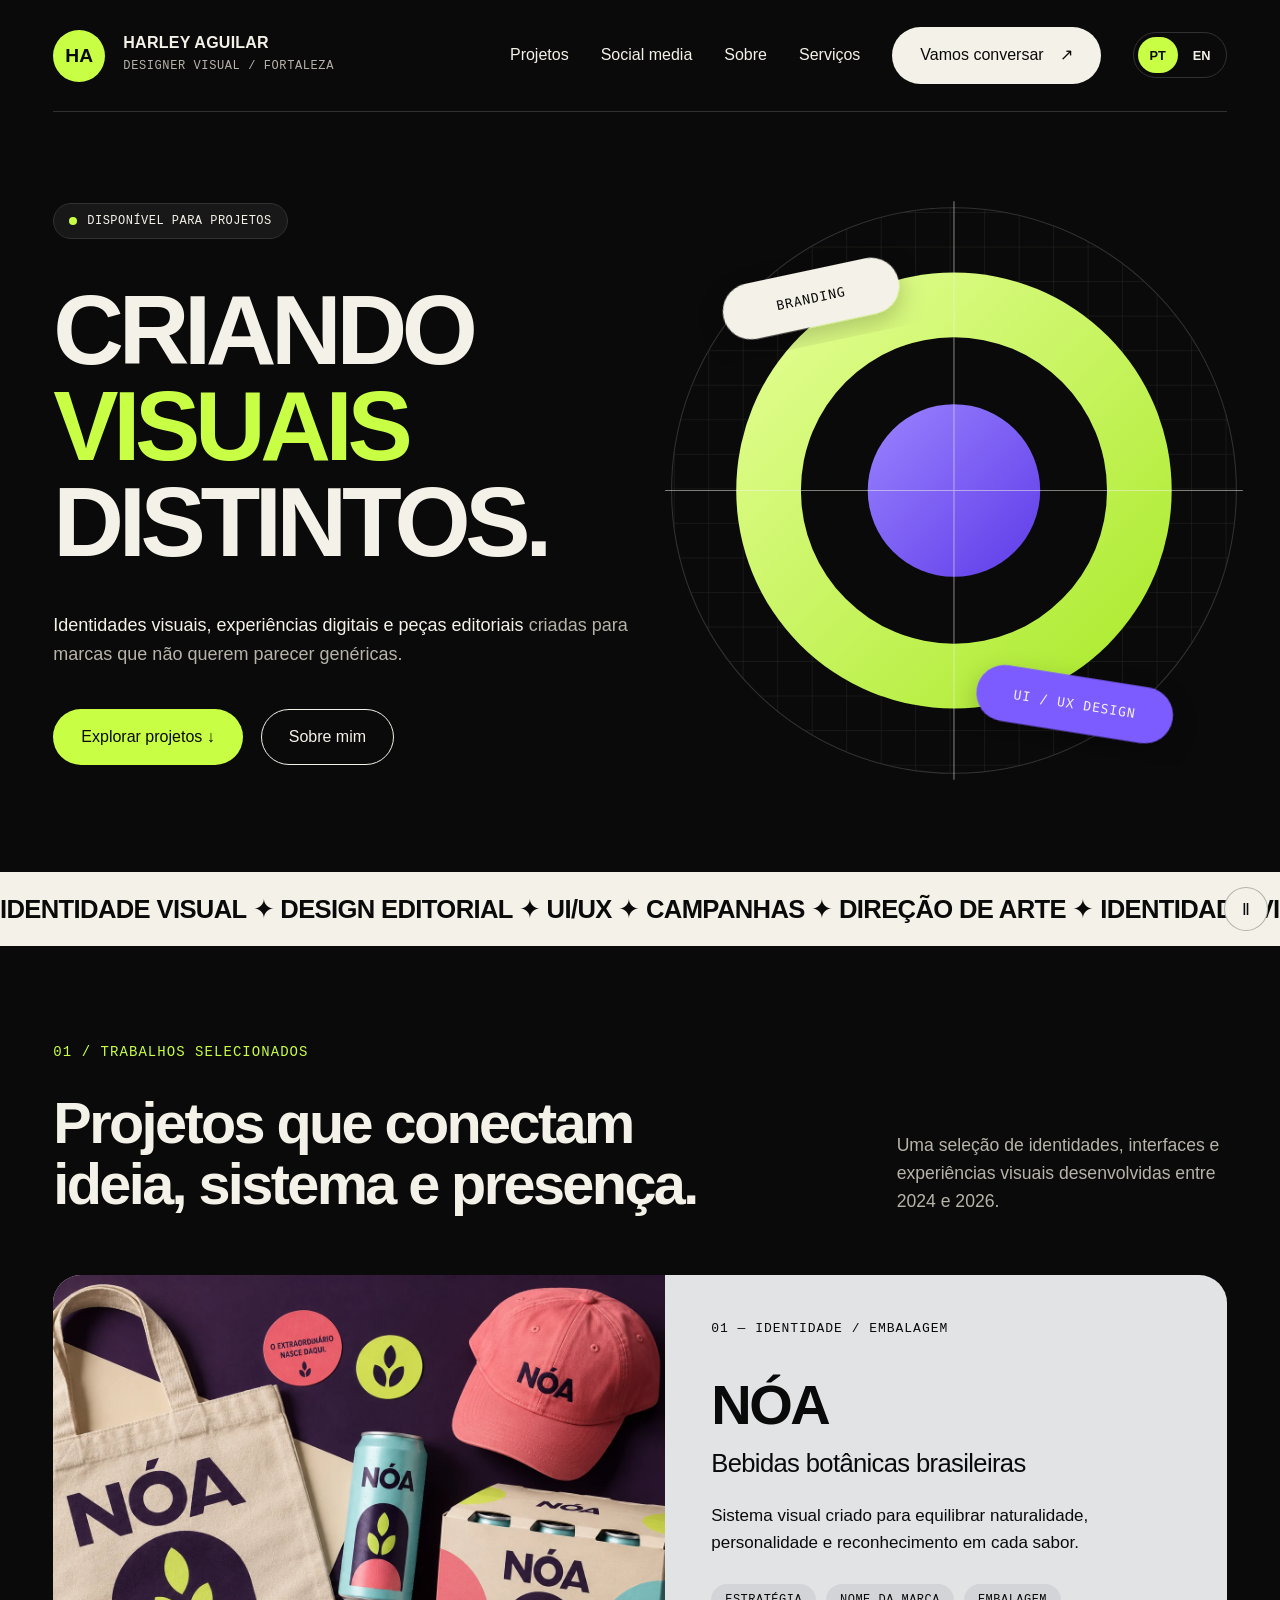
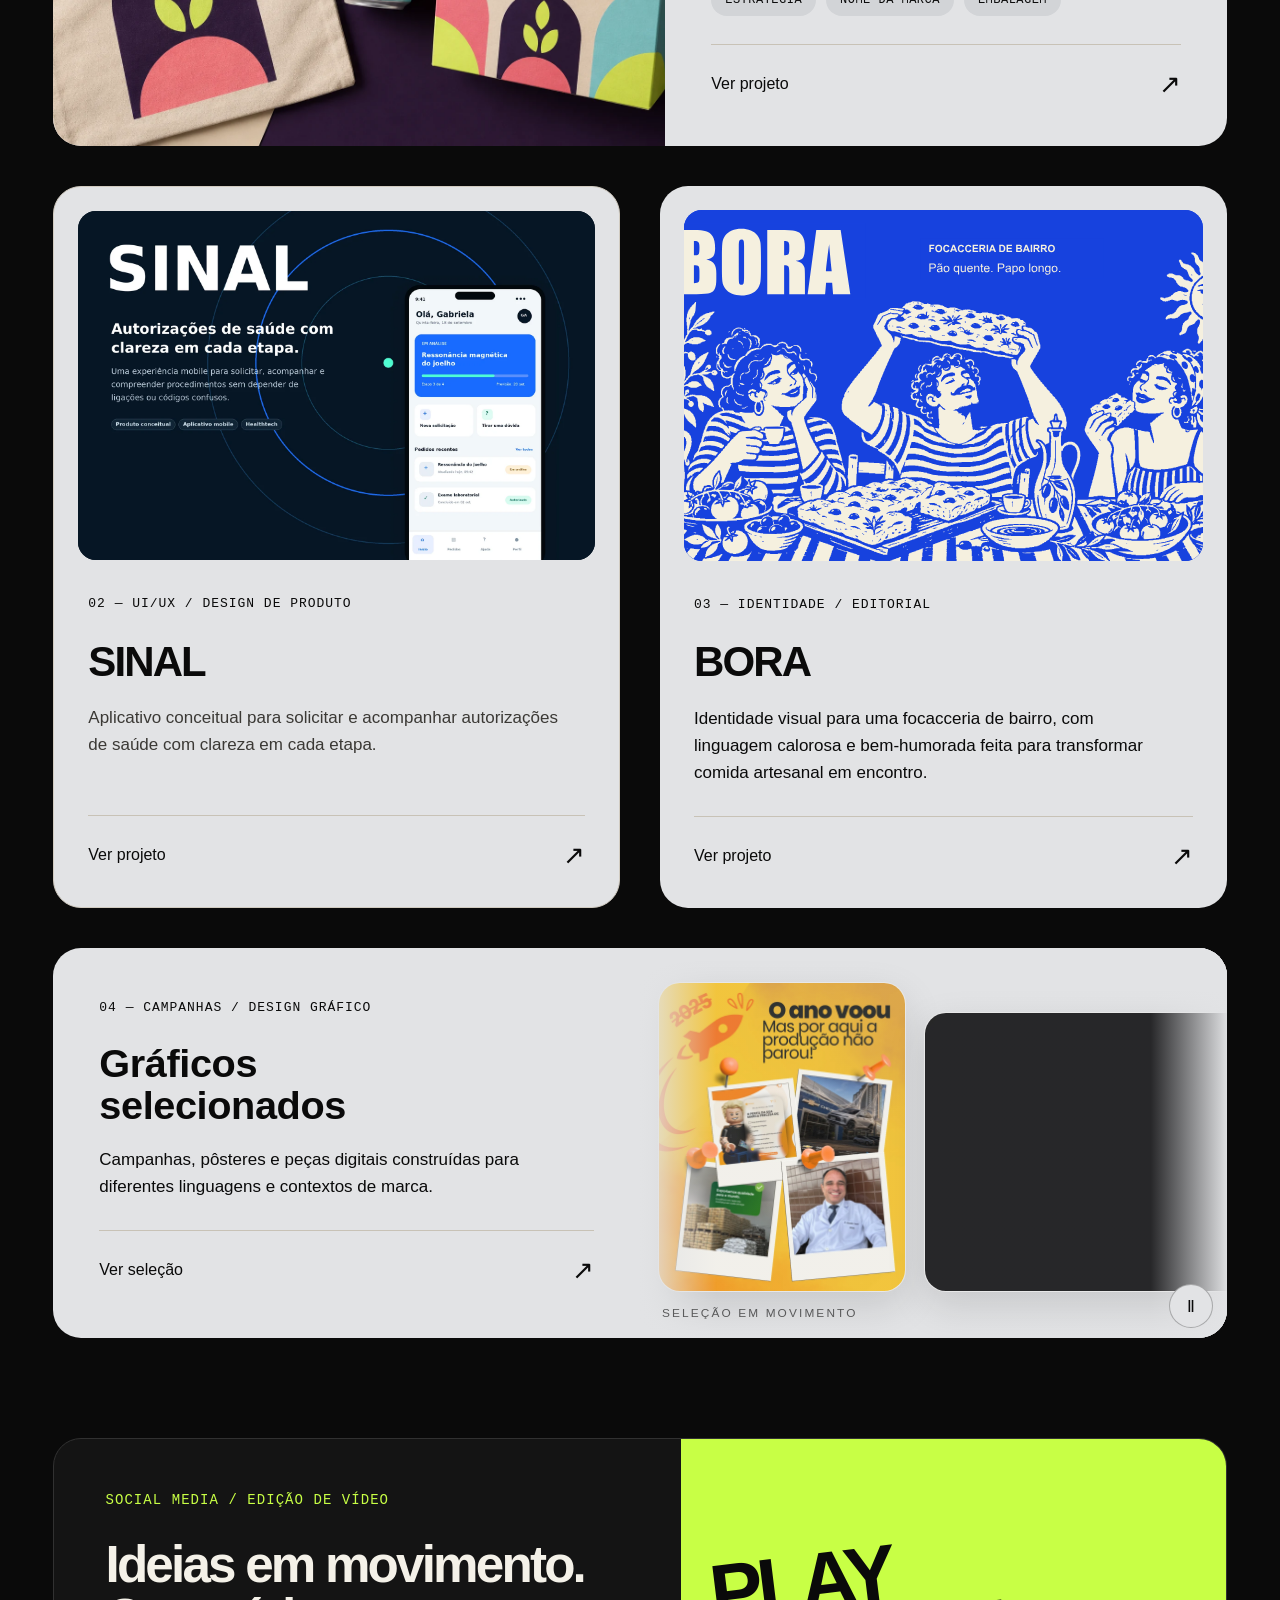
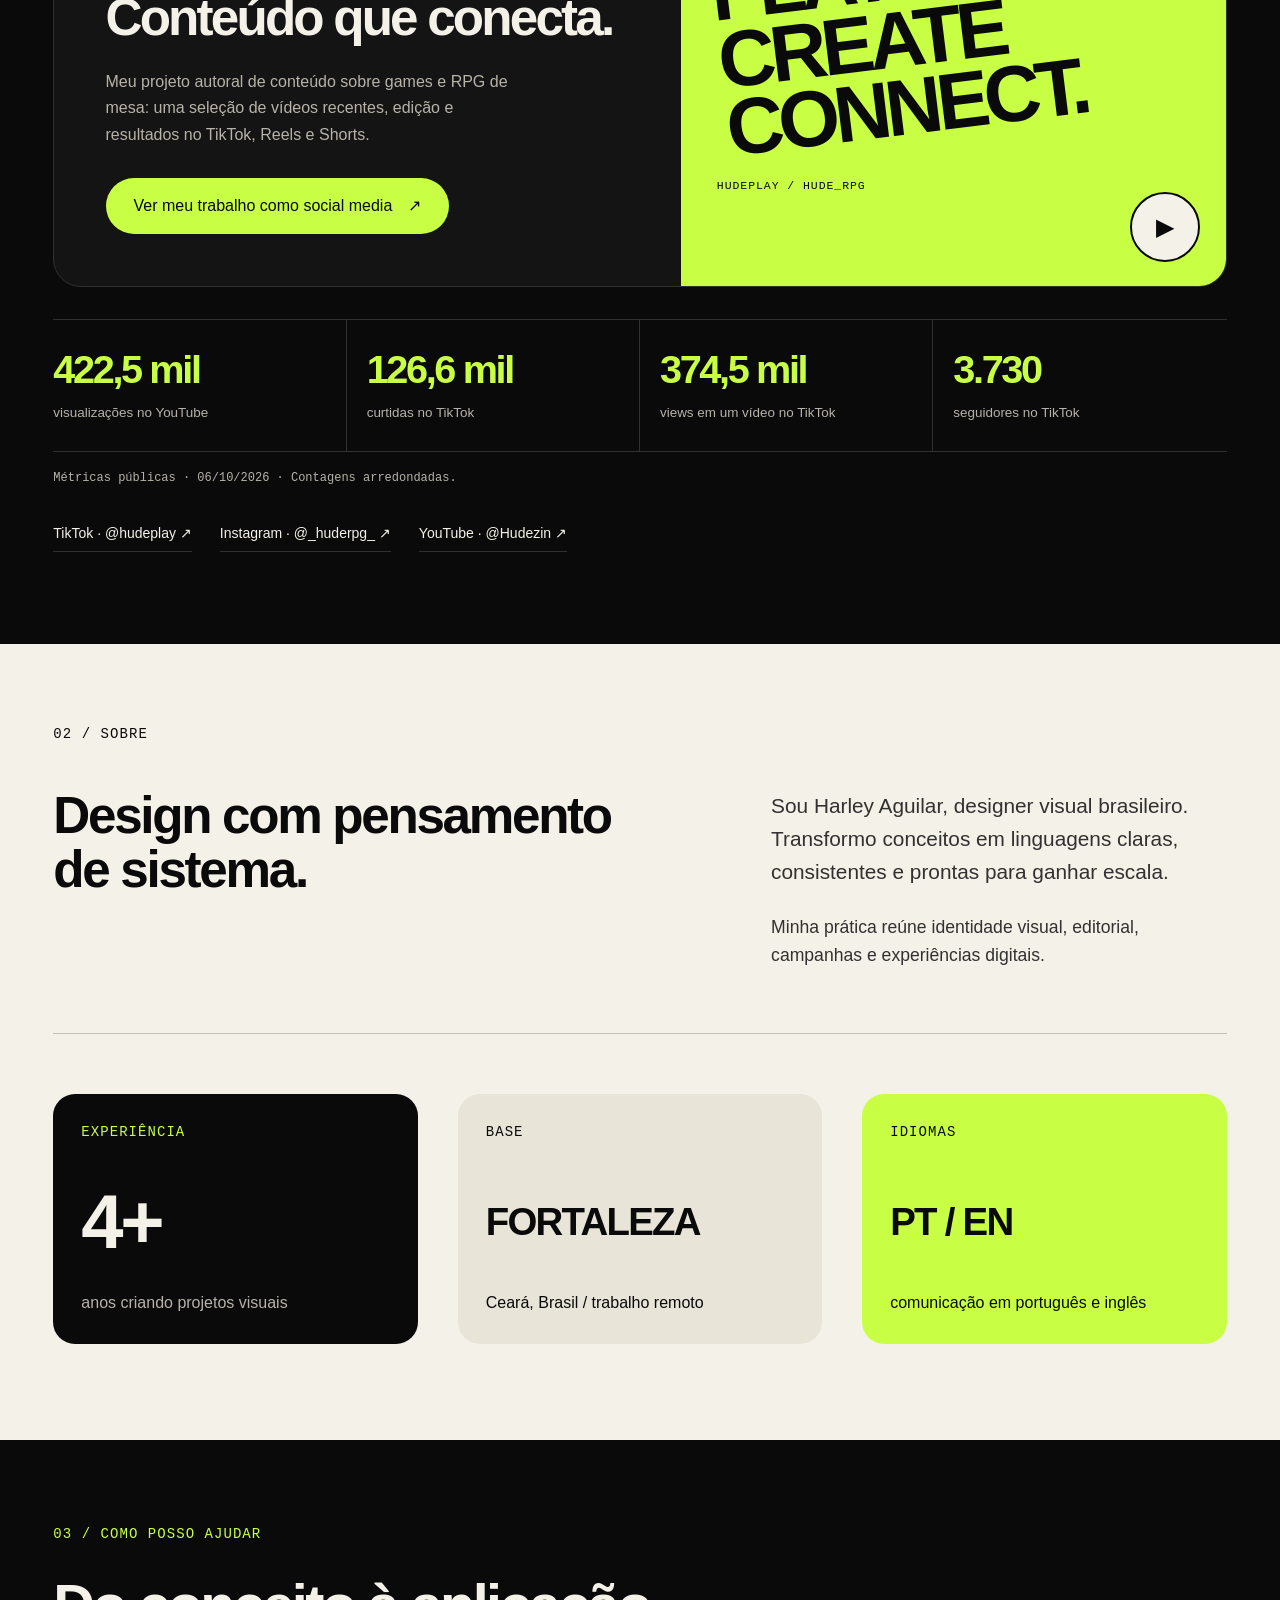
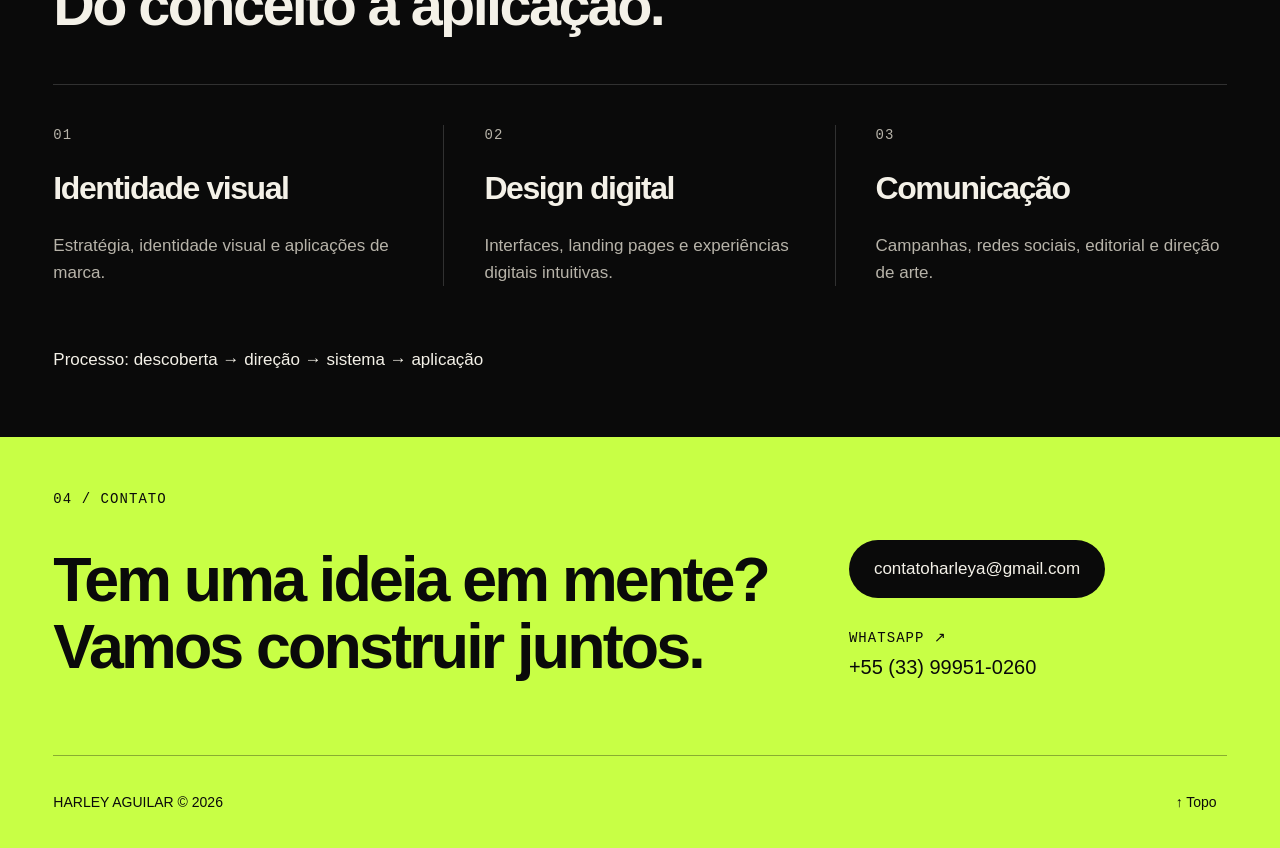
==== commit 5a61eaba: "Add bilingual social media portfolio with recent videos and verified metrics" ====
--- a/index.html
+++ b/index.html
@@ -1,8 +1,8 @@
 <!DOCTYPE html>
 
-<html lang="pt-BR"><head><meta charset="utf-8"/><meta content="width=device-width, initial-scale=1" name="viewport"/><meta content="#0a0a0a" name="theme-color"/><title>Portfólio — Harley Aguilar</title><meta content="Portfólio de Harley Aguilar: identidade visual, design editorial, UI/UX e campanhas." name="description"/><link href="./assets/icons/favicon.svg" rel="icon" type="image/svg+xml"/><link href="./assets/css/styles.css?v=20261001-published" rel="stylesheet"/><script defer="" src="./assets/js/app.js?v=20261001-optimized"></script><meta name="portfolio-home" content="harley-aguilar"/><link rel="alternate" hreflang="en" href="./en/index.html"/><link rel="alternate" hreflang="pt-BR" href="./index.html"/></head>
+<html lang="pt-BR"><head><meta charset="utf-8"/><meta content="width=device-width, initial-scale=1" name="viewport"/><meta content="#0a0a0a" name="theme-color"/><title>Portfólio — Harley Aguilar</title><meta content="Portfólio de Harley Aguilar: identidade visual, design editorial, UI/UX, campanhas e social media." name="description"/><link href="./assets/icons/favicon.svg" rel="icon" type="image/svg+xml"/><link href="./assets/css/styles.css?v=20261006-social" rel="stylesheet"/><link rel="stylesheet" href="./assets/css/social-media.css?v=20261006"/><script defer="" src="./assets/js/app.js?v=20261001-optimized"></script><meta name="portfolio-home" content="harley-aguilar"/><link rel="alternate" hreflang="en" href="./en/index.html"/><link rel="alternate" hreflang="pt-BR" href="./index.html"/></head>
 <body id="inicio">
-<a class="skip" href="#conteudo">Pular para o conteúdo</a><header class="header wrap"><a aria-label="Harley Aguilar, início" class="brand" href="./index.html#inicio"><span class="monogram">HA</span><span>HARLEY AGUILAR<small>DESIGNER VISUAL / FORTALEZA</small></span></a><button aria-controls="menu" aria-expanded="false" aria-label="Abrir menu" class="menu-toggle" type="button"><span></span><span></span><span></span></button><nav aria-label="Navegação principal" id="menu"><a href="./index.html#projetos">Projetos</a><a href="./index.html#sobre">Sobre</a><a href="./index.html#servicos">Serviços</a><a class="button paper" href="./index.html#contato">Vamos conversar <span aria-hidden="true">↗</span></a><div class="language-switch" role="group" aria-label="Idioma"><a lang="pt-BR" hreflang="pt-BR" href="#" aria-current="true">PT</a><a lang="en" hreflang="en" href="./en/index.html" >EN</a></div></nav>
+<a class="skip" href="#conteudo">Pular para o conteúdo</a><header class="header wrap"><a aria-label="Harley Aguilar, início" class="brand" href="./index.html#inicio"><span class="monogram">HA</span><span>HARLEY AGUILAR<small>DESIGNER VISUAL / FORTALEZA</small></span></a><button aria-controls="menu" aria-expanded="false" aria-label="Abrir menu" class="menu-toggle" type="button"><span></span><span></span><span></span></button><nav aria-label="Navegação principal" id="menu"><a href="./index.html#projetos">Projetos</a><a href="./index.html#social-media">Social media</a><a href="./index.html#sobre">Sobre</a><a href="./index.html#servicos">Serviços</a><a class="button paper" href="./index.html#contato">Vamos conversar <span aria-hidden="true">↗</span></a><div class="language-switch" role="group" aria-label="Idioma"><a lang="pt-BR" hreflang="pt-BR" href="#" aria-current="true">PT</a><a lang="en" hreflang="en" href="./en/index.html" >EN</a></div></nav>
 </header>
 <main tabindex="-1" id="conteudo"><section aria-labelledby="hero-title" class="hero wrap"><div class="hero-copy"><p class="availability"><span></span>DISPONÍVEL PARA PROJETOS</p><h1 id="hero-title">CRIANDO<br/><span>VISUAIS</span><br/>DISTINTOS.</h1><p class="intro">Identidades visuais, experiências digitais e peças editoriais<br class="desktop-break"/> <span>criadas para marcas que não querem parecer genéricas.</span></p><div class="hero-actions"><a class="button lime" href="#projetos">Explorar projetos ↓</a><a class="button ghost" href="#sobre">Sobre mim</a></div>
 </div>
@@ -25,6 +25,8 @@
 </article>
 </div>
 </section>
+
+<section class="social-home wrap" id="social-media" aria-labelledby="social-home-title"><div class="social-feature"><div class="social-feature-copy"><p class="eyebrow accent">SOCIAL MEDIA / EDIÇÃO DE VÍDEO</p><h2 id="social-home-title">Ideias em movimento.<br/>Conteúdo que conecta.</h2><p>Meu projeto autoral de conteúdo sobre games e RPG de mesa: uma seleção de vídeos recentes, edição e resultados no TikTok, Reels e Shorts.</p><a class="button lime" href="./projects/social-media.html">Ver meu trabalho como social media <span aria-hidden="true">↗</span></a></div><a class="social-feature-art" href="./projects/social-media.html" aria-label="Explorar vídeos selecionados"><span class="social-art-word" aria-hidden="true">PLAY<br/>CREATE<br/>CONNECT.</span><span class="social-art-label">HUDEPLAY / HUDE_RPG</span><span class="social-art-play" aria-hidden="true">▶</span></a></div><div class="social-stats"><div><strong>422,5 mil</strong><span>visualizações no YouTube</span></div><div><strong>126,6 mil</strong><span>curtidas no TikTok</span></div><div><strong>374,5 mil</strong><span>views em um vídeo no TikTok</span></div><div><strong>3.730</strong><span>seguidores no TikTok</span></div></div><p class="social-snapshot">Métricas públicas · 06/10/2026 · Contagens arredondadas.</p><div class="social-profile-links"><a class="" href="https://www.tiktok.com/@hudeplay" target="_blank" rel="noopener noreferrer">TikTok · @hudeplay <span aria-hidden="true">↗</span></a><a class="" href="https://www.instagram.com/_huderpg_/" target="_blank" rel="noopener noreferrer">Instagram · @_huderpg_ <span aria-hidden="true">↗</span></a><a class="" href="https://www.youtube.com/@Hudezin" target="_blank" rel="noopener noreferrer">YouTube · @Hudezin <span aria-hidden="true">↗</span></a></div></section>
 <section aria-labelledby="about-title" class="about" id="sobre"><div class="wrap"><p class="eyebrow">02 / SOBRE</p><div class="about-grid"><h2 id="about-title">Design com pensamento<br/>de sistema.</h2><div><p class="lead">Sou Harley Aguilar, designer visual brasileiro. Transformo conceitos em linguagens claras, consistentes e prontas para ganhar escala.</p><p>Minha prática reúne identidade visual, editorial, campanhas e experiências digitais.</p></div>
 </div>
 <div class="facts"><div class="fact dark"><p class="eyebrow accent">EXPERIÊNCIA</p><strong>4+</strong><p>anos criando projetos visuais</p></div>
--- a/assets/css/social-media.css
+++ b/assets/css/social-media.css
@@ -0,0 +1,48 @@
+/* Social media case study, using the portfolio's existing palette and type. */
+.social-home{padding-block:20px 92px}
+.social-feature{display:grid;grid-template-columns:1.15fr 1fr;border:1px solid var(--line);border-radius:28px;overflow:hidden;background:#141414}
+.social-feature-copy{padding:clamp(26px,4vw,54px)}
+.social-feature h2{font-size:clamp(2.2rem,4vw,4rem);line-height:1.03;letter-spacing:-.055em;margin:28px 0 24px}
+.social-feature-copy>p:not(.eyebrow){max-width:46ch;color:var(--muted);line-height:1.65;margin-bottom:30px}
+.social-feature-art{position:relative;display:flex;flex-direction:column;justify-content:center;padding:36px;min-height:360px;overflow:hidden;background:var(--lime);color:var(--ink)}
+.social-art-word{font-weight:900;font-size:clamp(3rem,6.2vw,6.3rem);line-height:.86;letter-spacing:-.07em;transform:rotate(-7deg)}
+.social-art-label{font:.72rem/1.4 monospace;letter-spacing:.08em;margin-top:42px}
+.social-art-play{position:absolute;right:26px;bottom:24px;display:grid;place-items:center;width:70px;height:70px;border:2px solid var(--ink);border-radius:50%;font-size:1.5rem;background:var(--paper)}
+.social-stats{display:grid;grid-template-columns:repeat(4,minmax(0,1fr));border-block:1px solid var(--line);margin-top:32px}
+.social-stats>div{padding:28px 20px;border-right:1px solid var(--line)}
+.social-stats>div:first-child{padding-left:0}.social-stats>div:last-child{border-right:0}
+.social-stats strong{display:block;font-size:clamp(1.7rem,3.1vw,3rem);letter-spacing:-.06em;color:var(--lime);line-height:1.1;white-space:nowrap}
+.social-stats span{display:block;margin-top:12px;font-size:.84rem;line-height:1.5;color:var(--muted)}
+.social-snapshot{font:.75rem/1.7 monospace;color:var(--muted);margin:16px 0 26px;max-width:100ch}
+.social-profile-links{display:flex;flex-wrap:wrap;gap:12px 28px;font-size:.875rem}.social-profile-links a{padding-block:10px;border-bottom:1px solid var(--line)}
+.social-detail{padding-top:34px}.social-detail>.back-link{margin-bottom:64px}
+.social-intro{display:grid;grid-template-columns:1.1fr 1fr;gap:48px;align-items:end;margin-bottom:48px}
+.social-intro h1{font-size:clamp(3rem,7.8vw,7rem);letter-spacing:-.065em;line-height:.9;margin:28px 0 0}
+.social-intro-copy>p{font-size:1.15rem;line-height:1.6;color:var(--muted);max-width:45ch}.social-intro-copy .tags{margin-block:26px}.social-intro-copy .button{margin-top:12px}
+.social-videos,.social-results,.social-profiles{padding-top:68px}
+.social-detail h2{font-size:clamp(2.2rem,4.4vw,4rem);letter-spacing:-.05em;line-height:1.05}
+.social-video-grid{display:grid;grid-template-columns:repeat(3,minmax(0,1fr));gap:32px 24px}
+.social-video-card{min-width:0;background:#151515;border:1px solid var(--line);border-radius:20px;overflow:hidden}
+.social-player{position:relative;aspect-ratio:9/14;background:#050505;overflow:hidden}
+.social-player>img{display:block;width:100%;height:100%;object-fit:cover}
+.social-player>img[hidden],.social-play[hidden]{display:none}
+.social-player::after{content:"";pointer-events:none;position:absolute;inset:50% 0 0;background:linear-gradient(transparent,#0009)}
+.social-player:has(iframe)::after{display:none}
+.social-play{position:absolute;inset:auto 16px 18px;z-index:1;display:flex;align-items:center;justify-content:center;gap:12px;min-height:54px;border:1px solid #f4f1e877;border-radius:99px;background:#0a0a0ad9;color:var(--paper);cursor:pointer;font-size:.85rem}
+.social-play>span:first-child{color:var(--lime);font-size:1.1rem}
+.social-player iframe{position:absolute;inset:0;width:100%;height:100%;border:0}
+.social-video-copy{padding:24px}.social-video-copy h3{font-size:1.5rem;line-height:1.12;letter-spacing:-.035em;margin:18px 0;min-height:3.36em}
+.social-video-metric{color:var(--muted);font-size:.8rem;line-height:1.6;min-height:2.6em}
+.social-video-links{display:flex;gap:24px;font-size:.85rem;margin-top:20px}.social-video-links a{padding-block:8px;border-bottom:1px solid var(--line)}
+.social-results>h2{margin-top:28px}.social-results-grid,.social-profile-grid{display:grid;grid-template-columns:repeat(3,minmax(0,1fr));gap:24px;margin-top:36px}
+.social-result{background:var(--paper);color:var(--ink);padding:30px;border-radius:20px;display:flex;flex-direction:column}
+.social-result strong{font-size:clamp(2rem,4vw,3.5rem);letter-spacing:-.06em;margin-top:36px}.social-result>p:not(.eyebrow){font-size:.85rem;margin-top:8px}
+.social-result h3{font-size:1.5rem;line-height:1.18;margin:32px 0 28px}.social-result .project-link{margin-top:auto;border-color:#bcb8af;font-size:.9rem}
+.social-case{display:grid;grid-template-columns:1fr 1fr;gap:48px;border:1px solid var(--line);padding:40px;border-radius:20px;margin-top:24px}
+.social-case h3{font-size:2rem;line-height:1.12;letter-spacing:-.04em;margin:24px 0}.social-case p:not(.eyebrow){color:var(--muted);line-height:1.6}.social-case .button{margin-top:22px}
+.social-case dl{display:grid;grid-template-columns:1fr 1fr;gap:24px;margin:0;align-self:center}.social-case dl>div{border-bottom:1px solid var(--line);padding-bottom:20px}.social-case dt{color:var(--muted);font-size:.8rem}.social-case dd{font-size:clamp(1.8rem,3.4vw,3rem);color:var(--lime);margin:12px 0 0;font-weight:700;letter-spacing:-.06em}
+.social-profile-grid article{min-width:0;border-top:1px solid var(--line);padding-block:28px}.social-profile-grid h3{font-size:clamp(1.4rem,2.5vw,2rem);letter-spacing:-.035em;margin:28px 0 18px;overflow-wrap:anywhere}.social-profile-grid p:not(.eyebrow){font-size:.9rem;line-height:1.8;color:var(--muted)}.social-profile-grid .project-link{font-size:.9rem}
+.social-footer{border-top:1px solid var(--line);display:flex;justify-content:space-between;padding-block:28px;font-size:.75rem}
+@media(min-width:761px) and (max-width:1200px){.header{gap:20px}.header nav{gap:16px}.header nav>a{font-size:.85rem}.header .brand small{display:none}.header nav .button{padding:14px 16px}}
+@media(max-width:1000px){.social-intro{grid-template-columns:1fr;gap:32px}.social-intro-copy>p{max-width:60ch}.social-video-grid{grid-template-columns:repeat(2,minmax(0,1fr))}.social-feature{grid-template-columns:1fr 1fr}.social-case{gap:30px;padding:28px}}
+@media(max-width:760px){.social-home{padding-block:12px 56px}.social-feature{grid-template-columns:1fr}.social-feature-art{min-height:290px;order:-1}.social-art-word{font-size:4rem}.social-feature-copy{padding:28px 24px}.social-feature-copy .button{font-size:.9rem;width:100%;text-align:center}.social-feature h2{font-size:2.35rem}.social-stats{grid-template-columns:1fr 1fr;margin-top:24px}.social-stats>div,.social-stats>div:first-child{padding:22px 12px}.social-stats>div:nth-child(2){border-right:0}.social-stats>div:nth-child(-n+2){border-bottom:1px solid var(--line)}.social-stats strong{font-size:clamp(1.55rem,6.8vw,2.4rem)}.social-stats span{font-size:.75rem}.social-profile-links{flex-direction:column;gap:0}.social-detail{padding-top:20px}.social-detail>.back-link{margin-bottom:40px}.social-intro{gap:28px;margin-bottom:30px}.social-intro h1{font-size:clamp(2.8rem,13vw,5rem)}.social-intro-copy>p{font-size:1rem}.social-videos,.social-results,.social-profiles{padding-top:42px}.social-video-grid{grid-template-columns:1fr;gap:24px}.social-player{aspect-ratio:9/12;max-height:520px}.social-video-copy h3{min-height:0}.social-video-metric{min-height:0}.social-results-grid,.social-profile-grid{grid-template-columns:1fr;gap:18px}.social-result{padding:26px}.social-result strong{font-size:3rem;margin-top:24px}.social-result h3{margin-top:24px}.social-case{grid-template-columns:1fr;padding:26px;gap:32px}.social-case h3{font-size:1.75rem}.social-case dd{font-size:2.15rem}.social-case dl{gap:20px}.social-snapshot{font-size:.68rem}.social-detail .detail-contact{gap:26px}}
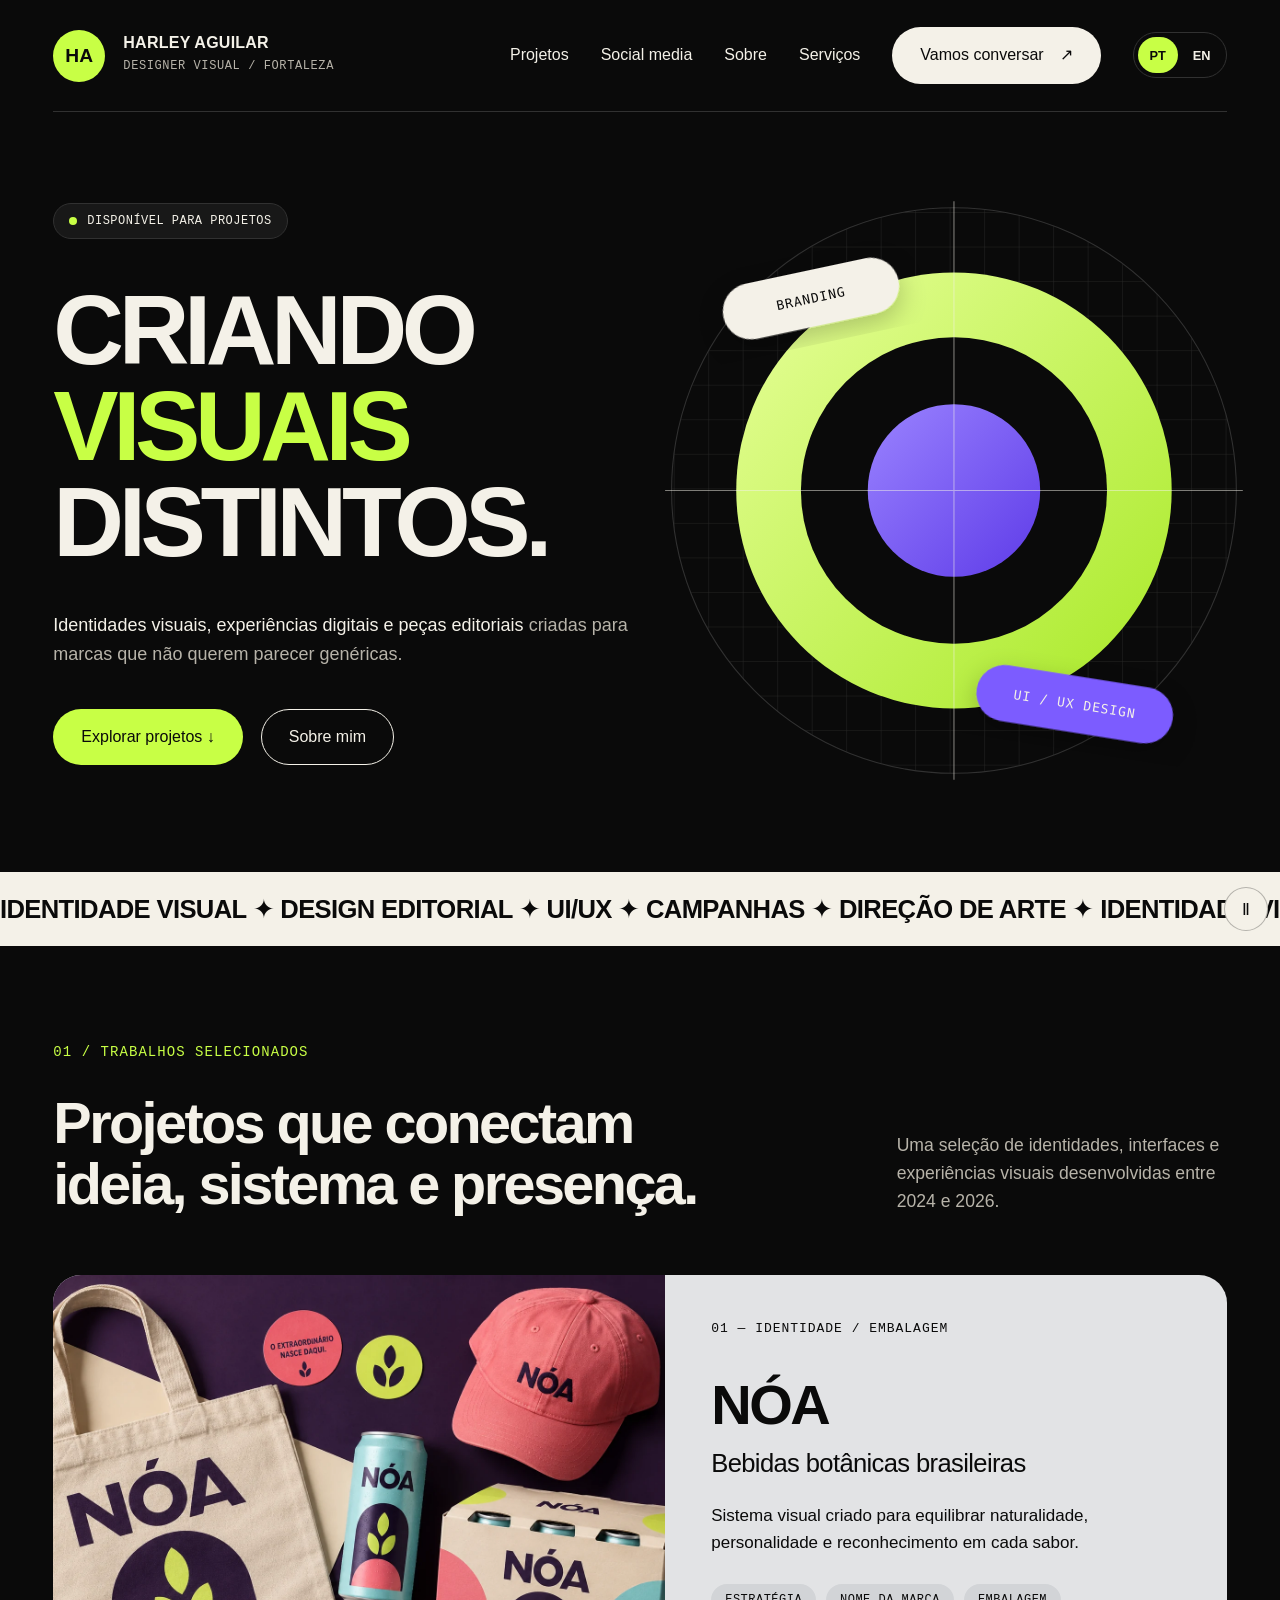
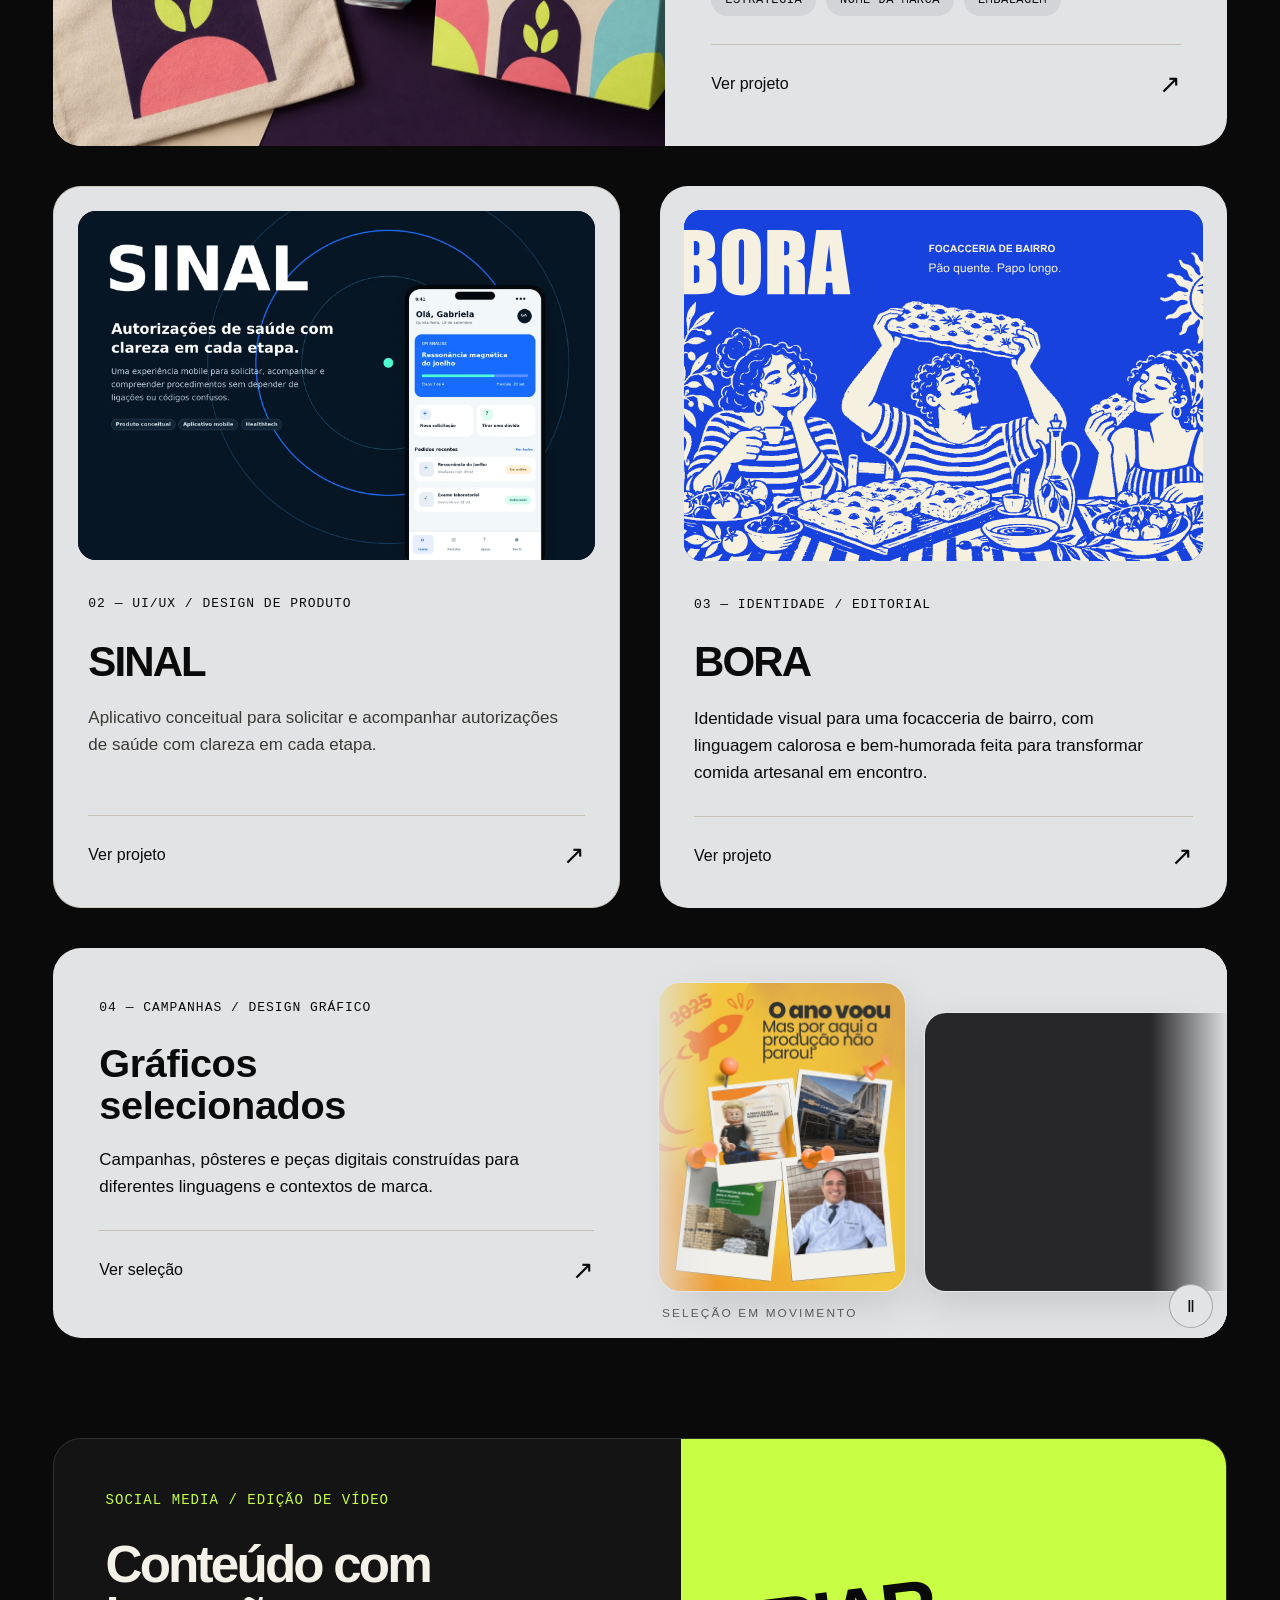
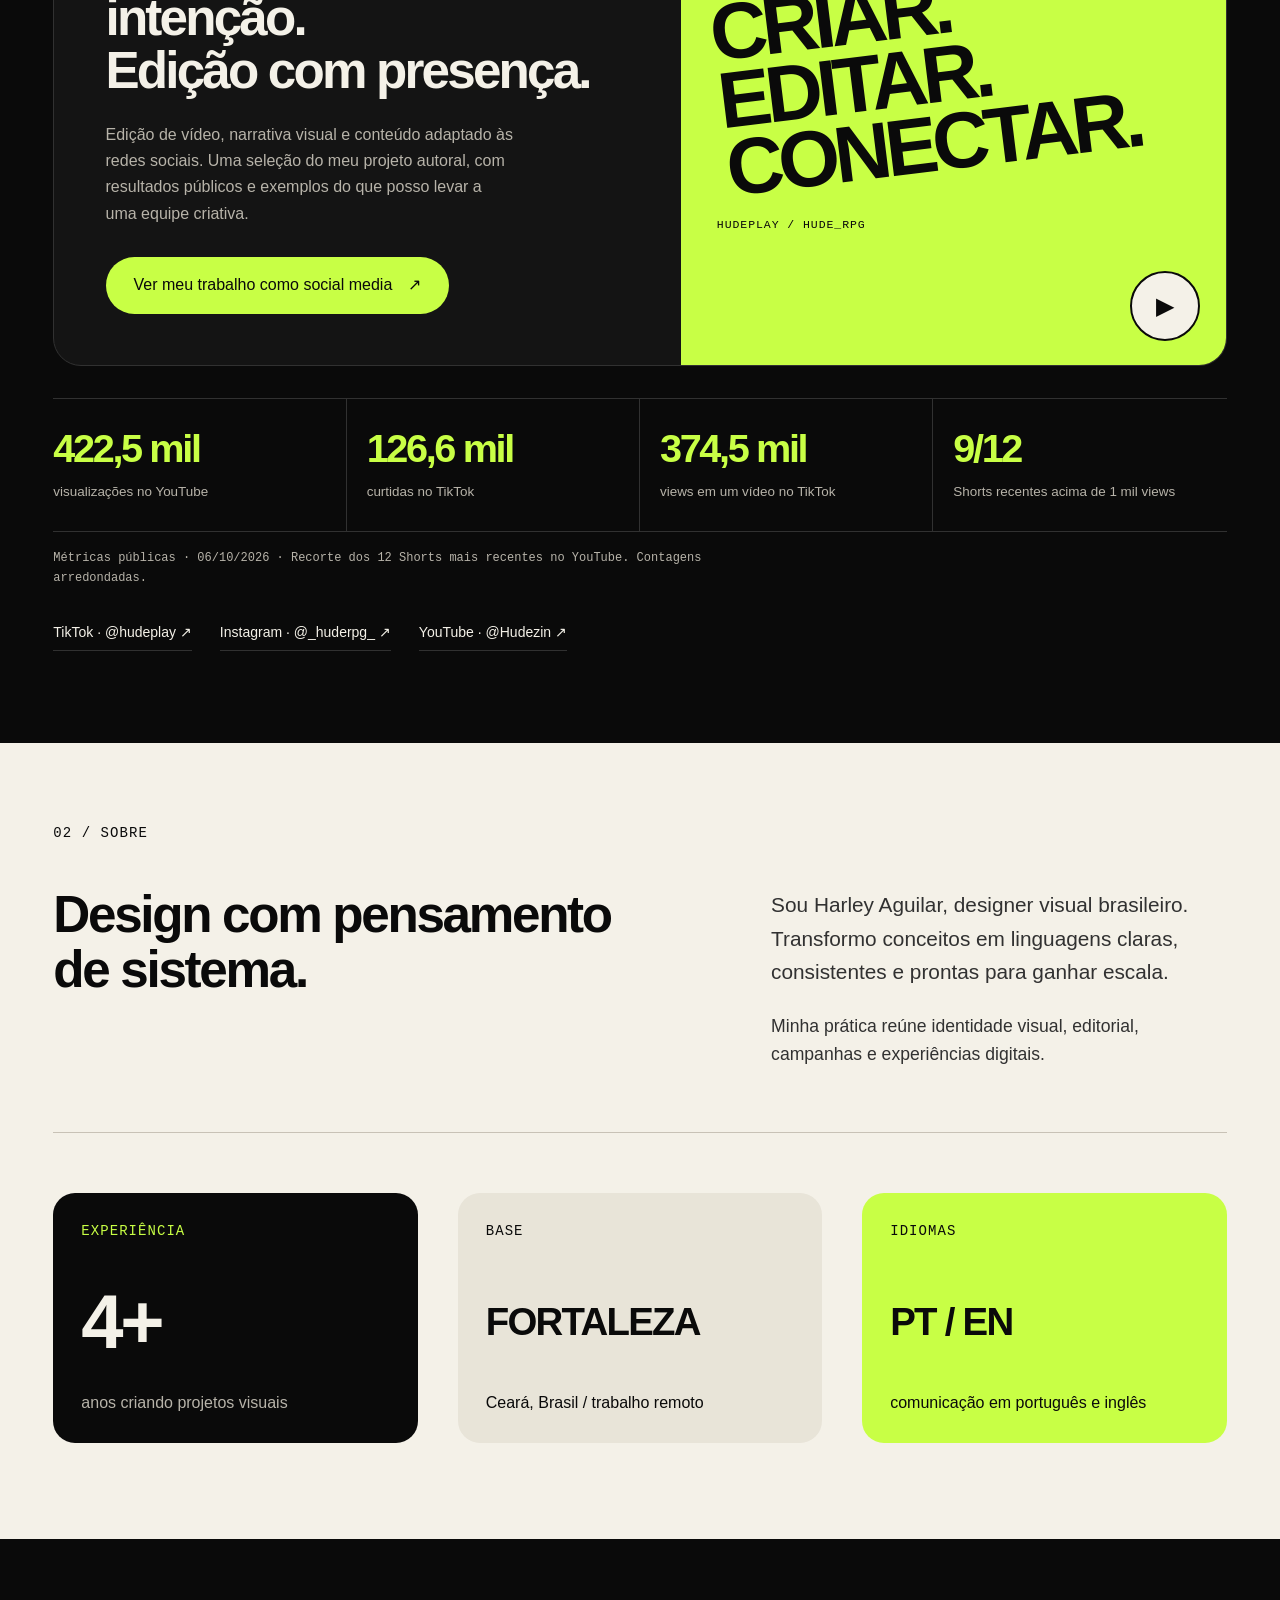
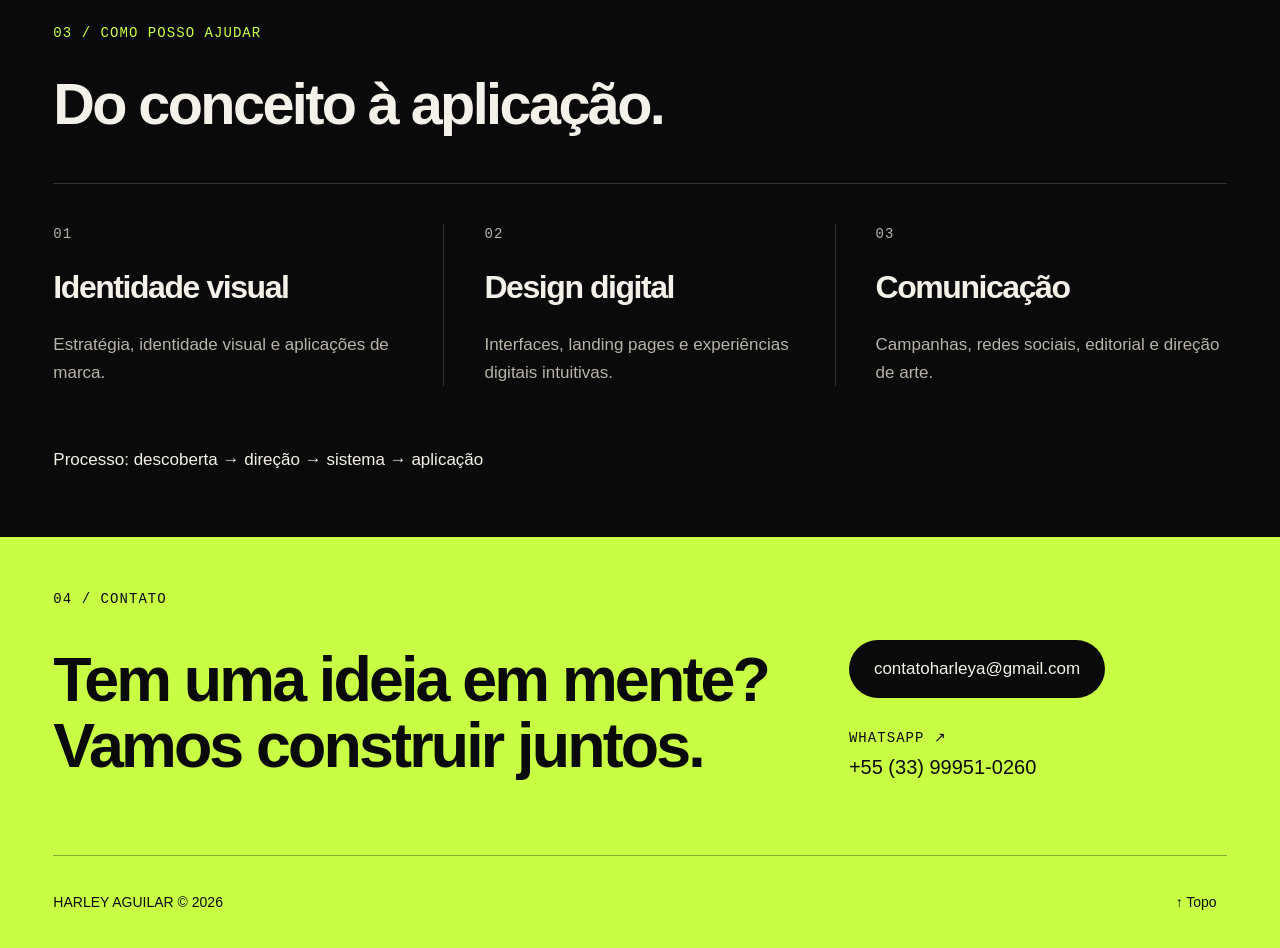
==== commit 44084bb0: "Refine social portfolio for creative roles with editorial covers and recent performance" ====
--- a/index.html
+++ b/index.html
@@ -1,6 +1,6 @@
 <!DOCTYPE html>
 
-<html lang="pt-BR"><head><meta charset="utf-8"/><meta content="width=device-width, initial-scale=1" name="viewport"/><meta content="#0a0a0a" name="theme-color"/><title>Portfólio — Harley Aguilar</title><meta content="Portfólio de Harley Aguilar: identidade visual, design editorial, UI/UX, campanhas e social media." name="description"/><link href="./assets/icons/favicon.svg" rel="icon" type="image/svg+xml"/><link href="./assets/css/styles.css?v=20261006-social" rel="stylesheet"/><link rel="stylesheet" href="./assets/css/social-media.css?v=20261006"/><script defer="" src="./assets/js/app.js?v=20261001-optimized"></script><meta name="portfolio-home" content="harley-aguilar"/><link rel="alternate" hreflang="en" href="./en/index.html"/><link rel="alternate" hreflang="pt-BR" href="./index.html"/></head>
+<html lang="pt-BR"><head><meta charset="utf-8"/><meta content="width=device-width, initial-scale=1" name="viewport"/><meta content="#0a0a0a" name="theme-color"/><title>Portfólio — Harley Aguilar</title><meta content="Portfólio de Harley Aguilar: identidade visual, design editorial, UI/UX, campanhas e social media." name="description"/><link href="./assets/icons/favicon.svg" rel="icon" type="image/svg+xml"/><link href="./assets/css/styles.css?v=20261006-social" rel="stylesheet"/><link rel="stylesheet" href="./assets/css/social-media.css?v=20261006-career"/><script defer="" src="./assets/js/app.js?v=20261001-optimized"></script><meta name="portfolio-home" content="harley-aguilar"/><link rel="alternate" hreflang="en" href="./en/index.html"/><link rel="alternate" hreflang="pt-BR" href="./index.html"/></head>
 <body id="inicio">
 <a class="skip" href="#conteudo">Pular para o conteúdo</a><header class="header wrap"><a aria-label="Harley Aguilar, início" class="brand" href="./index.html#inicio"><span class="monogram">HA</span><span>HARLEY AGUILAR<small>DESIGNER VISUAL / FORTALEZA</small></span></a><button aria-controls="menu" aria-expanded="false" aria-label="Abrir menu" class="menu-toggle" type="button"><span></span><span></span><span></span></button><nav aria-label="Navegação principal" id="menu"><a href="./index.html#projetos">Projetos</a><a href="./index.html#social-media">Social media</a><a href="./index.html#sobre">Sobre</a><a href="./index.html#servicos">Serviços</a><a class="button paper" href="./index.html#contato">Vamos conversar <span aria-hidden="true">↗</span></a><div class="language-switch" role="group" aria-label="Idioma"><a lang="pt-BR" hreflang="pt-BR" href="#" aria-current="true">PT</a><a lang="en" hreflang="en" href="./en/index.html" >EN</a></div></nav>
 </header>
@@ -26,7 +26,7 @@
 </div>
 </section>
 
-<section class="social-home wrap" id="social-media" aria-labelledby="social-home-title"><div class="social-feature"><div class="social-feature-copy"><p class="eyebrow accent">SOCIAL MEDIA / EDIÇÃO DE VÍDEO</p><h2 id="social-home-title">Ideias em movimento.<br/>Conteúdo que conecta.</h2><p>Meu projeto autoral de conteúdo sobre games e RPG de mesa: uma seleção de vídeos recentes, edição e resultados no TikTok, Reels e Shorts.</p><a class="button lime" href="./projects/social-media.html">Ver meu trabalho como social media <span aria-hidden="true">↗</span></a></div><a class="social-feature-art" href="./projects/social-media.html" aria-label="Explorar vídeos selecionados"><span class="social-art-word" aria-hidden="true">PLAY<br/>CREATE<br/>CONNECT.</span><span class="social-art-label">HUDEPLAY / HUDE_RPG</span><span class="social-art-play" aria-hidden="true">▶</span></a></div><div class="social-stats"><div><strong>422,5 mil</strong><span>visualizações no YouTube</span></div><div><strong>126,6 mil</strong><span>curtidas no TikTok</span></div><div><strong>374,5 mil</strong><span>views em um vídeo no TikTok</span></div><div><strong>3.730</strong><span>seguidores no TikTok</span></div></div><p class="social-snapshot">Métricas públicas · 06/10/2026 · Contagens arredondadas.</p><div class="social-profile-links"><a class="" href="https://www.tiktok.com/@hudeplay" target="_blank" rel="noopener noreferrer">TikTok · @hudeplay <span aria-hidden="true">↗</span></a><a class="" href="https://www.instagram.com/_huderpg_/" target="_blank" rel="noopener noreferrer">Instagram · @_huderpg_ <span aria-hidden="true">↗</span></a><a class="" href="https://www.youtube.com/@Hudezin" target="_blank" rel="noopener noreferrer">YouTube · @Hudezin <span aria-hidden="true">↗</span></a></div></section>
+<section class="social-home wrap" id="social-media" aria-labelledby="social-home-title"><div class="social-feature"><div class="social-feature-copy"><p class="eyebrow accent">SOCIAL MEDIA / EDIÇÃO DE VÍDEO</p><h2 id="social-home-title">Conteúdo com intenção.<br/>Edição com presença.</h2><p>Edição de vídeo, narrativa visual e conteúdo adaptado às redes sociais. Uma seleção do meu projeto autoral, com resultados públicos e exemplos do que posso levar a uma equipe criativa.</p><a class="button lime" href="./projects/social-media.html">Ver meu trabalho como social media <span aria-hidden="true">↗</span></a></div><a class="social-feature-art" href="./projects/social-media.html" aria-label="Explorar vídeos selecionados"><span class="social-art-word" aria-hidden="true">CRIAR.<br/>EDITAR.<br/>CONECTAR.</span><span class="social-art-label">HUDEPLAY / HUDE_RPG</span><span class="social-art-play" aria-hidden="true">▶</span></a></div><div class="social-stats"><div><strong>422,5 mil</strong><span>visualizações no YouTube</span></div><div><strong>126,6 mil</strong><span>curtidas no TikTok</span></div><div><strong>374,5 mil</strong><span>views em um vídeo no TikTok</span></div><div><strong>9/12</strong><span>Shorts recentes acima de 1 mil views</span></div></div><p class="social-snapshot">Métricas públicas · 06/10/2026 · Recorte dos 12 Shorts mais recentes no YouTube. Contagens arredondadas.</p><div class="social-profile-links"><a class="" href="https://www.tiktok.com/@hudeplay" target="_blank" rel="noopener noreferrer">TikTok · @hudeplay <span aria-hidden="true">↗</span></a><a class="" href="https://www.instagram.com/_huderpg_/" target="_blank" rel="noopener noreferrer">Instagram · @_huderpg_ <span aria-hidden="true">↗</span></a><a class="" href="https://www.youtube.com/@Hudezin" target="_blank" rel="noopener noreferrer">YouTube · @Hudezin <span aria-hidden="true">↗</span></a></div></section>
 <section aria-labelledby="about-title" class="about" id="sobre"><div class="wrap"><p class="eyebrow">02 / SOBRE</p><div class="about-grid"><h2 id="about-title">Design com pensamento<br/>de sistema.</h2><div><p class="lead">Sou Harley Aguilar, designer visual brasileiro. Transformo conceitos em linguagens claras, consistentes e prontas para ganhar escala.</p><p>Minha prática reúne identidade visual, editorial, campanhas e experiências digitais.</p></div>
 </div>
 <div class="facts"><div class="fact dark"><p class="eyebrow accent">EXPERIÊNCIA</p><strong>4+</strong><p>anos criando projetos visuais</p></div>
--- a/assets/css/social-media.css
+++ b/assets/css/social-media.css
@@ -46,3 +46,57 @@
 @media(min-width:761px) and (max-width:1200px){.header{gap:20px}.header nav{gap:16px}.header nav>a{font-size:.85rem}.header .brand small{display:none}.header nav .button{padding:14px 16px}}
 @media(max-width:1000px){.social-intro{grid-template-columns:1fr;gap:32px}.social-intro-copy>p{max-width:60ch}.social-video-grid{grid-template-columns:repeat(2,minmax(0,1fr))}.social-feature{grid-template-columns:1fr 1fr}.social-case{gap:30px;padding:28px}}
 @media(max-width:760px){.social-home{padding-block:12px 56px}.social-feature{grid-template-columns:1fr}.social-feature-art{min-height:290px;order:-1}.social-art-word{font-size:4rem}.social-feature-copy{padding:28px 24px}.social-feature-copy .button{font-size:.9rem;width:100%;text-align:center}.social-feature h2{font-size:2.35rem}.social-stats{grid-template-columns:1fr 1fr;margin-top:24px}.social-stats>div,.social-stats>div:first-child{padding:22px 12px}.social-stats>div:nth-child(2){border-right:0}.social-stats>div:nth-child(-n+2){border-bottom:1px solid var(--line)}.social-stats strong{font-size:clamp(1.55rem,6.8vw,2.4rem)}.social-stats span{font-size:.75rem}.social-profile-links{flex-direction:column;gap:0}.social-detail{padding-top:20px}.social-detail>.back-link{margin-bottom:40px}.social-intro{gap:28px;margin-bottom:30px}.social-intro h1{font-size:clamp(2.8rem,13vw,5rem)}.social-intro-copy>p{font-size:1rem}.social-videos,.social-results,.social-profiles{padding-top:42px}.social-video-grid{grid-template-columns:1fr;gap:24px}.social-player{aspect-ratio:9/12;max-height:520px}.social-video-copy h3{min-height:0}.social-video-metric{min-height:0}.social-results-grid,.social-profile-grid{grid-template-columns:1fr;gap:18px}.social-result{padding:26px}.social-result strong{font-size:3rem;margin-top:24px}.social-result h3{margin-top:24px}.social-case{grid-template-columns:1fr;padding:26px;gap:32px}.social-case h3{font-size:1.75rem}.social-case dd{font-size:2.15rem}.social-case dl{gap:20px}.social-snapshot{font-size:.68rem}.social-detail .detail-contact{gap:26px}}
+
+/* Editorial covers and a transparent recent-performance sample. */
+.social-skills{padding-top:50px}.social-skills>h2{margin:24px 0 32px}
+.social-skills-grid{display:grid;grid-template-columns:repeat(3,minmax(0,1fr));gap:28px}
+.social-skills-grid article{border-top:1px solid var(--line);padding-top:26px}
+.social-skills-grid h3{font-size:1.65rem;letter-spacing:-.035em;margin:26px 0 16px;line-height:1.1}
+.social-skills-grid p{font-size:.95rem;line-height:1.65;color:var(--muted)}
+.social-player{aspect-ratio:4/5;background:#141414}
+.social-player::after{display:none}
+.social-player[data-playing]{aspect-ratio:9/14}
+.social-cover{position:absolute;inset:0;display:flex;flex-direction:column;padding:22px;background:var(--paper);color:var(--ink);overflow:hidden}
+.social-cover[hidden]{display:none}
+.social-cover-top{display:flex;justify-content:space-between;align-items:center;font:.63rem/1.4 monospace;letter-spacing:.12em;position:relative;z-index:1;border-bottom:1px solid currentColor;padding-bottom:12px}
+.social-cover-top>span:last-child{font-size:.9rem}
+.social-cover-bottom{position:relative;z-index:1;margin-top:auto;padding-bottom:62px}
+.social-cover-category{font:.56rem/1.5 monospace;letter-spacing:.08em;display:block;margin-bottom:12px}
+.social-cover-title{display:block;font-size:clamp(1.45rem,2.7vw,2.5rem);font-weight:900;line-height:.98;letter-spacing:-.06em}
+.social-cover-line{display:block;font:.5rem/1.5 monospace;letter-spacing:.06em;margin-top:16px}
+.social-cover-geometry{position:absolute;left:24px;right:24px;top:19%;height:27%;border:1px solid currentColor;opacity:.85}
+.social-cover-geometry::before,.social-cover-geometry::after{content:"";position:absolute}
+.social-cover--1{background:var(--lime)}
+.social-cover--1 .social-cover-geometry{border:0;display:flex;gap:12px;background:repeating-linear-gradient(90deg,var(--ink) 0,var(--ink) 22%,transparent 22%,transparent 30%);transform:skewY(-7deg);height:23%;top:23%}
+.social-cover--2{background:#dcd4f6}
+.social-cover--2 .social-cover-geometry{border-radius:50%;left:33%;right:33%;height:auto;aspect-ratio:1;top:20%;border:12px solid #4c3e6e}
+.social-cover--2 .social-cover-geometry::before{inset:-20px;border:1px solid #4c3e6e;border-radius:50%}
+.social-cover--3{background:var(--paper)}
+.social-cover--3 .social-cover-geometry{border:0;background:repeating-linear-gradient(0deg,var(--ink) 0,var(--ink) 1px,transparent 1px,transparent 14px);transform:rotate(-9deg);height:23%;left:36px;right:36px;top:23%}
+.social-cover--3 .social-cover-geometry::before{height:60px;width:60px;right:12%;top:12%;border-radius:50%;background:var(--lime);border:1px solid var(--ink)}
+.social-cover--4{background:#262626;color:var(--paper)}
+.social-cover--4 .social-cover-geometry{border-radius:999px;border:1px solid var(--lime);left:22%;right:22%;height:27%;transform:rotate(-25deg)}
+.social-cover--4 .social-cover-geometry::before{inset:15px;border-radius:999px;border:1px solid var(--lime)}
+.social-cover--4 .social-cover-geometry::after{inset:30px;border-radius:999px;background:var(--lime)}
+.social-cover--5{background:#b4c0ff}
+.social-cover--5 .social-cover-geometry{border:0;background:linear-gradient(90deg,var(--ink) 0 46%,transparent 46% 54%,var(--paper) 54% 100%);height:22%;top:24%;transform:rotate(-7deg)}
+.social-play{min-height:46px;inset:auto 18px 18px;background:var(--ink);color:var(--paper);border-color:#757575;font-size:.8rem}
+.social-video-copy h3{font-size:1.35rem;min-height:3.24em;margin-bottom:12px}
+.social-video-description{color:var(--muted);font-size:.85rem;line-height:1.6;min-height:3.2em;margin-bottom:16px}
+.social-performance{padding-top:72px}
+.social-performance .section-heading{margin-top:28px}
+.social-performance-stats{display:grid;grid-template-columns:repeat(3,minmax(0,1fr));gap:32px;margin:38px 0}
+.social-performance-stats>div{border-top:1px solid var(--line);padding-top:26px}
+.social-performance-stats strong{font-size:clamp(2.6rem,4.5vw,4.2rem);color:var(--lime);line-height:1;letter-spacing:-.06em;display:block}
+.social-performance-stats span{display:block;color:var(--muted);font-size:.85rem;line-height:1.6;margin-top:16px;max-width:26ch}
+.social-chart{padding:32px 24px 16px;margin:0;list-style:none;display:grid;grid-template-columns:repeat(12,minmax(0,1fr));gap:12px;background:#161616;border:1px solid var(--line);border-radius:20px}
+.social-chart a{display:flex;flex-direction:column;gap:12px;align-items:center}
+.social-chart-value{font:.68rem/1.4 monospace;color:var(--muted);white-space:nowrap}
+.social-chart-track{width:100%;height:130px;display:flex;align-items:flex-end;border-bottom:1px solid #5b5b5b}
+.social-chart-bar{display:block;width:100%;height:var(--bar-height);min-height:6px;background:var(--lime);border-radius:5px 5px 0 0}
+.social-chart li:nth-child(n+6) .social-chart-bar{background:#aaa69c}
+.social-chart-index{font:.65rem/1.4 monospace;color:var(--muted)}
+.social-chart-axis{display:flex;justify-content:space-between;gap:20px;margin-top:18px;font:.65rem/1.5 monospace;color:var(--muted);letter-spacing:.05em}
+@media(hover:hover){.social-chart a:hover .social-chart-bar{background:var(--paper)}.social-play:hover{background:#272727}}
+@media(max-width:1000px){.social-cover-title{font-size:clamp(1.6rem,4vw,2.4rem)}.social-chart{gap:10px;padding-inline:18px}.social-chart-value{font-size:.59rem}.social-skills-grid{gap:20px}}
+@media(max-width:760px){.social-skills{padding-top:30px}.social-skills-grid{grid-template-columns:1fr;gap:26px}.social-skills-grid h3{margin-top:18px}.social-player{aspect-ratio:4/5;max-height:440px}.social-player[data-playing]{aspect-ratio:9/14;max-height:none}.social-cover{padding:24px}.social-cover-title{font-size:clamp(1.8rem,8.3vw,2.9rem)}.social-cover-category{font-size:.61rem}.social-cover-line{font-size:.57rem}.social-video-copy h3,.social-video-description{min-height:0}.social-performance{padding-top:44px}.social-performance-stats{grid-template-columns:1fr;gap:22px}.social-performance-stats>div{display:grid;grid-template-columns:110px 1fr;align-items:center;gap:18px;padding-top:22px}.social-performance-stats strong{font-size:2.8rem}.social-performance-stats span{margin:0}.social-chart{grid-template-columns:repeat(6,minmax(0,1fr));row-gap:24px;column-gap:12px;padding:24px 16px 16px}.social-chart-track{height:90px}.social-chart-value{font-size:.63rem}.social-chart-axis{font-size:.55rem}}
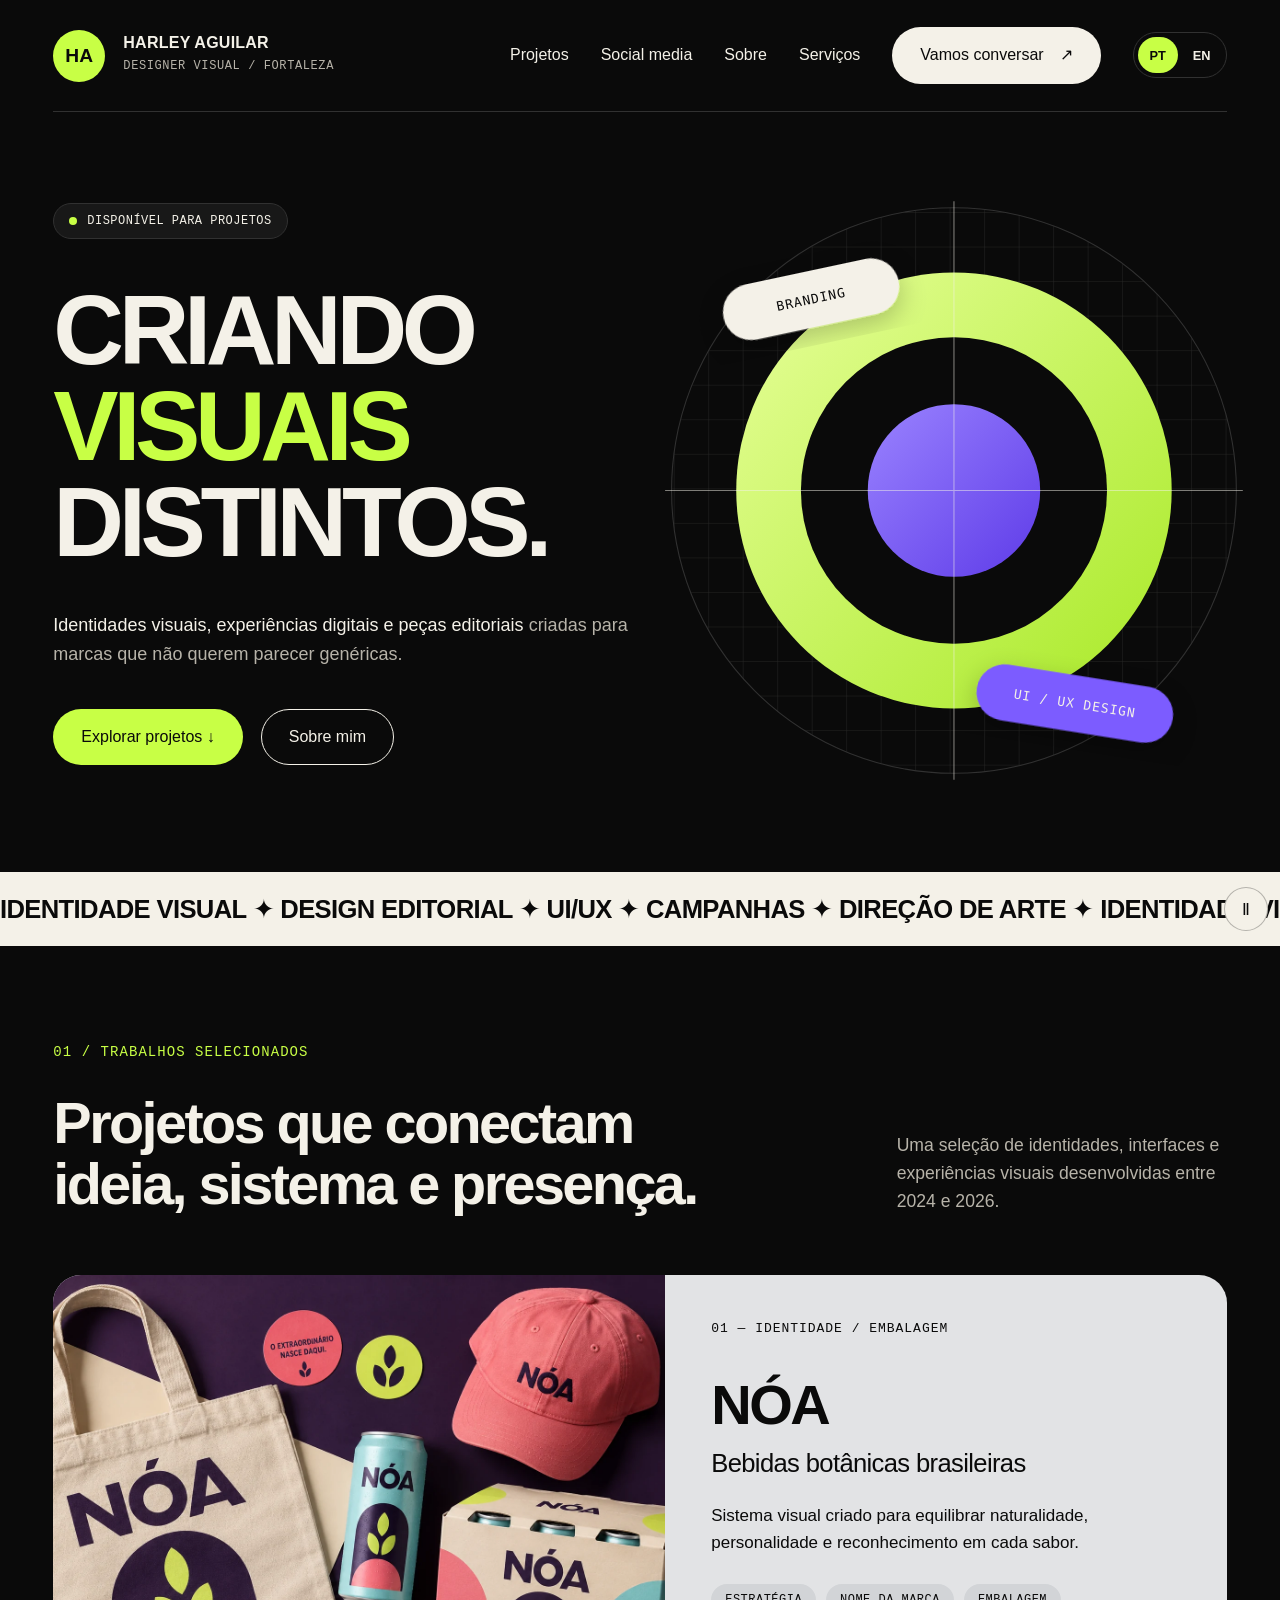
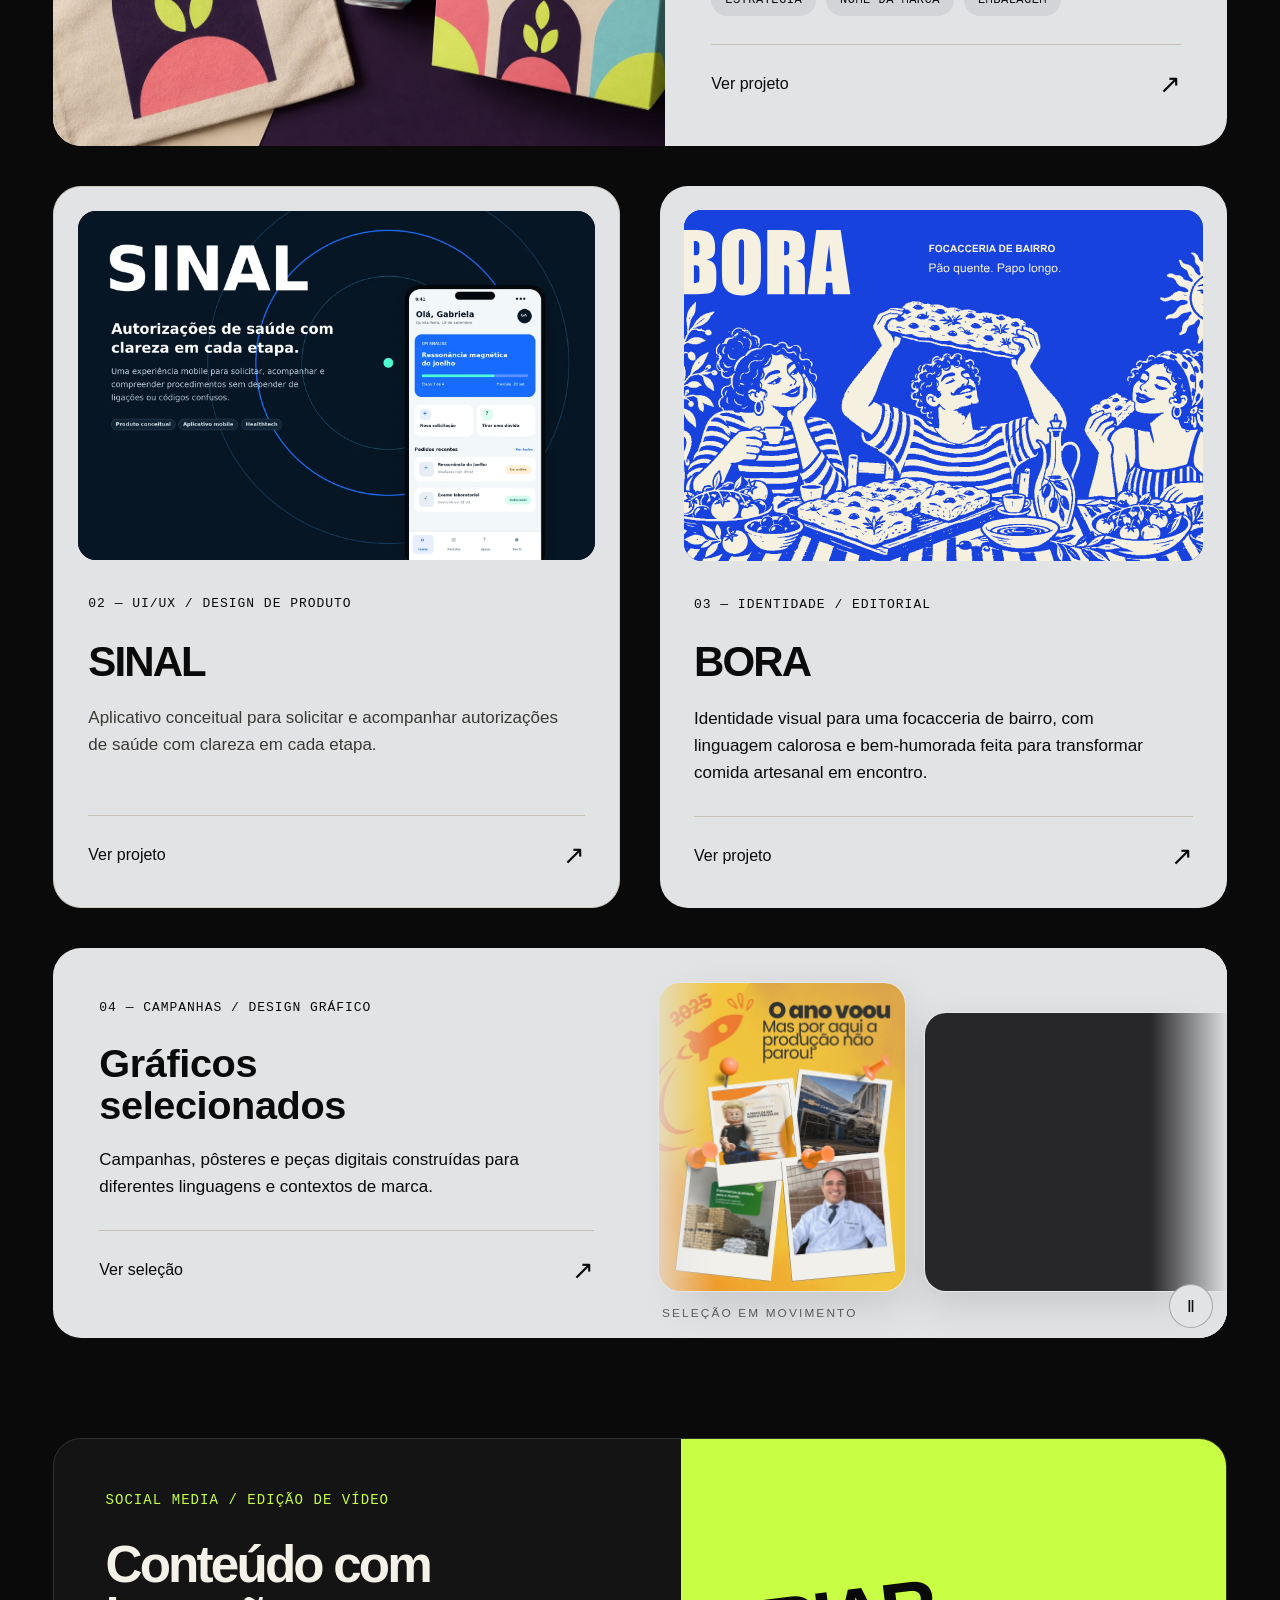
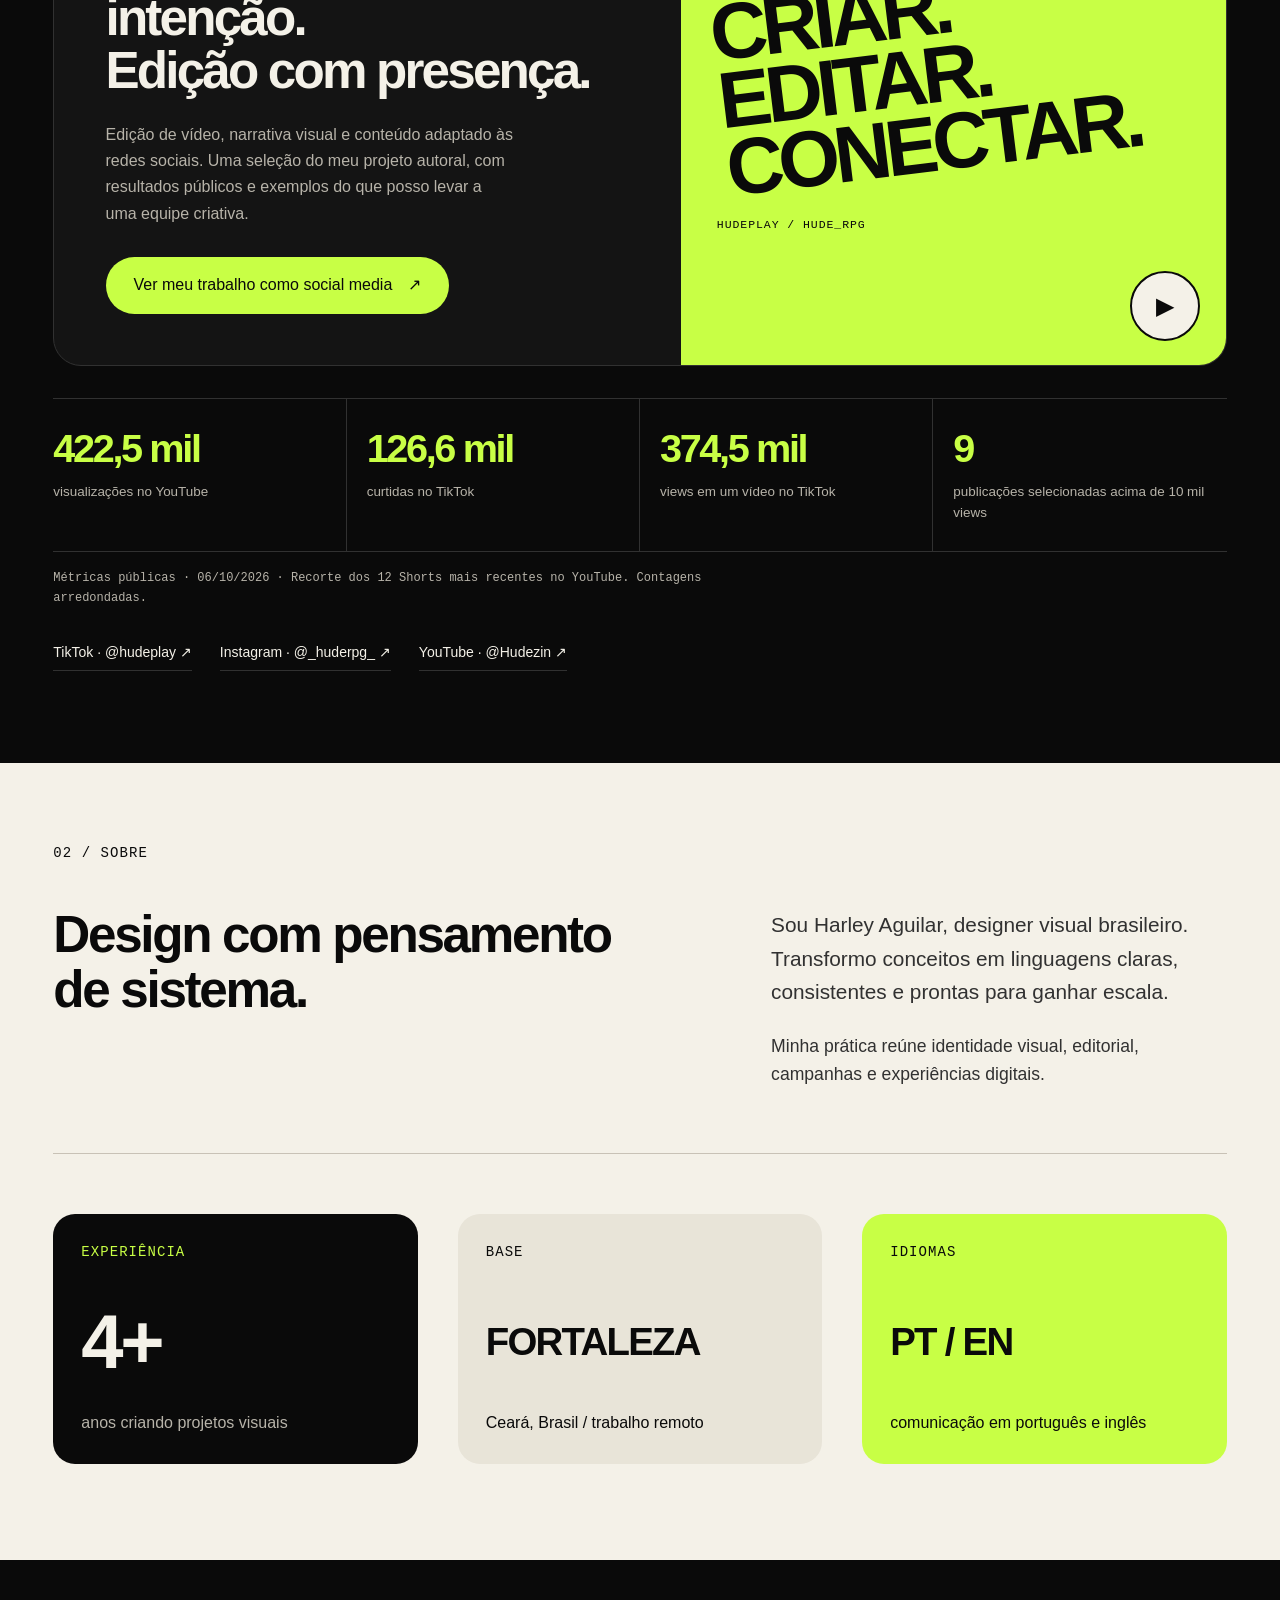
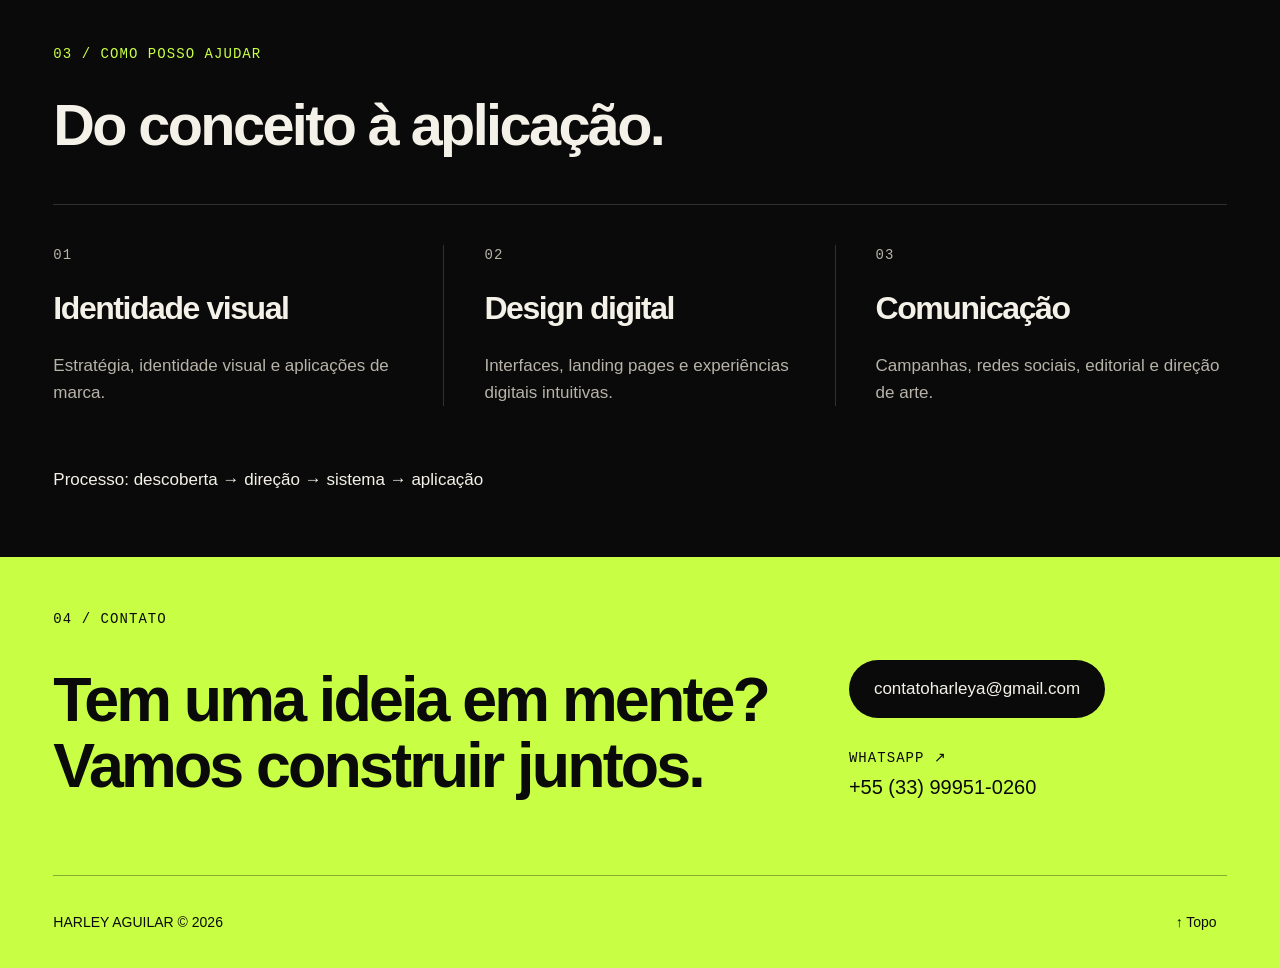
==== commit bf0ea939: "Refine social portfolio with real video frames and selected high-view results" ====
--- a/index.html
+++ b/index.html
@@ -1,6 +1,6 @@
 <!DOCTYPE html>
 
-<html lang="pt-BR"><head><meta charset="utf-8"/><meta content="width=device-width, initial-scale=1" name="viewport"/><meta content="#0a0a0a" name="theme-color"/><title>Portfólio — Harley Aguilar</title><meta content="Portfólio de Harley Aguilar: identidade visual, design editorial, UI/UX, campanhas e social media." name="description"/><link href="./assets/icons/favicon.svg" rel="icon" type="image/svg+xml"/><link href="./assets/css/styles.css?v=20261006-social" rel="stylesheet"/><link rel="stylesheet" href="./assets/css/social-media.css?v=20261006-career"/><script defer="" src="./assets/js/app.js?v=20261001-optimized"></script><meta name="portfolio-home" content="harley-aguilar"/><link rel="alternate" hreflang="en" href="./en/index.html"/><link rel="alternate" hreflang="pt-BR" href="./index.html"/></head>
+<html lang="pt-BR"><head><meta charset="utf-8"/><meta content="width=device-width, initial-scale=1" name="viewport"/><meta content="#0a0a0a" name="theme-color"/><title>Portfólio — Harley Aguilar</title><meta content="Portfólio de Harley Aguilar: identidade visual, design editorial, UI/UX, campanhas e social media." name="description"/><link href="./assets/icons/favicon.svg" rel="icon" type="image/svg+xml"/><link href="./assets/css/styles.css?v=20261006-social" rel="stylesheet"/><link rel="stylesheet" href="./assets/css/social-media.css?v=20261006-frames"/><script defer="" src="./assets/js/app.js?v=20261001-optimized"></script><meta name="portfolio-home" content="harley-aguilar"/><link rel="alternate" hreflang="en" href="./en/index.html"/><link rel="alternate" hreflang="pt-BR" href="./index.html"/></head>
 <body id="inicio">
 <a class="skip" href="#conteudo">Pular para o conteúdo</a><header class="header wrap"><a aria-label="Harley Aguilar, início" class="brand" href="./index.html#inicio"><span class="monogram">HA</span><span>HARLEY AGUILAR<small>DESIGNER VISUAL / FORTALEZA</small></span></a><button aria-controls="menu" aria-expanded="false" aria-label="Abrir menu" class="menu-toggle" type="button"><span></span><span></span><span></span></button><nav aria-label="Navegação principal" id="menu"><a href="./index.html#projetos">Projetos</a><a href="./index.html#social-media">Social media</a><a href="./index.html#sobre">Sobre</a><a href="./index.html#servicos">Serviços</a><a class="button paper" href="./index.html#contato">Vamos conversar <span aria-hidden="true">↗</span></a><div class="language-switch" role="group" aria-label="Idioma"><a lang="pt-BR" hreflang="pt-BR" href="#" aria-current="true">PT</a><a lang="en" hreflang="en" href="./en/index.html" >EN</a></div></nav>
 </header>
@@ -26,7 +26,7 @@
 </div>
 </section>
 
-<section class="social-home wrap" id="social-media" aria-labelledby="social-home-title"><div class="social-feature"><div class="social-feature-copy"><p class="eyebrow accent">SOCIAL MEDIA / EDIÇÃO DE VÍDEO</p><h2 id="social-home-title">Conteúdo com intenção.<br/>Edição com presença.</h2><p>Edição de vídeo, narrativa visual e conteúdo adaptado às redes sociais. Uma seleção do meu projeto autoral, com resultados públicos e exemplos do que posso levar a uma equipe criativa.</p><a class="button lime" href="./projects/social-media.html">Ver meu trabalho como social media <span aria-hidden="true">↗</span></a></div><a class="social-feature-art" href="./projects/social-media.html" aria-label="Explorar vídeos selecionados"><span class="social-art-word" aria-hidden="true">CRIAR.<br/>EDITAR.<br/>CONECTAR.</span><span class="social-art-label">HUDEPLAY / HUDE_RPG</span><span class="social-art-play" aria-hidden="true">▶</span></a></div><div class="social-stats"><div><strong>422,5 mil</strong><span>visualizações no YouTube</span></div><div><strong>126,6 mil</strong><span>curtidas no TikTok</span></div><div><strong>374,5 mil</strong><span>views em um vídeo no TikTok</span></div><div><strong>9/12</strong><span>Shorts recentes acima de 1 mil views</span></div></div><p class="social-snapshot">Métricas públicas · 06/10/2026 · Recorte dos 12 Shorts mais recentes no YouTube. Contagens arredondadas.</p><div class="social-profile-links"><a class="" href="https://www.tiktok.com/@hudeplay" target="_blank" rel="noopener noreferrer">TikTok · @hudeplay <span aria-hidden="true">↗</span></a><a class="" href="https://www.instagram.com/_huderpg_/" target="_blank" rel="noopener noreferrer">Instagram · @_huderpg_ <span aria-hidden="true">↗</span></a><a class="" href="https://www.youtube.com/@Hudezin" target="_blank" rel="noopener noreferrer">YouTube · @Hudezin <span aria-hidden="true">↗</span></a></div></section>
+<section class="social-home wrap" id="social-media" aria-labelledby="social-home-title"><div class="social-feature"><div class="social-feature-copy"><p class="eyebrow accent">SOCIAL MEDIA / EDIÇÃO DE VÍDEO</p><h2 id="social-home-title">Conteúdo com intenção.<br/>Edição com presença.</h2><p>Edição de vídeo, narrativa visual e conteúdo adaptado às redes sociais. Uma seleção do meu projeto autoral, com resultados públicos e exemplos do que posso levar a uma equipe criativa.</p><a class="button lime" href="./projects/social-media.html">Ver meu trabalho como social media <span aria-hidden="true">↗</span></a></div><a class="social-feature-art" href="./projects/social-media.html" aria-label="Explorar vídeos selecionados"><span class="social-art-word" aria-hidden="true">CRIAR.<br/>EDITAR.<br/>CONECTAR.</span><span class="social-art-label">HUDEPLAY / HUDE_RPG</span><span class="social-art-play" aria-hidden="true">▶</span></a></div><div class="social-stats"><div><strong>422,5 mil</strong><span>visualizações no YouTube</span></div><div><strong>126,6 mil</strong><span>curtidas no TikTok</span></div><div><strong>374,5 mil</strong><span>views em um vídeo no TikTok</span></div><div><strong>9</strong><span>publicações selecionadas acima de 10 mil views</span></div></div><p class="social-snapshot">Métricas públicas · 06/10/2026 · Recorte dos 12 Shorts mais recentes no YouTube. Contagens arredondadas.</p><div class="social-profile-links"><a class="" href="https://www.tiktok.com/@hudeplay" target="_blank" rel="noopener noreferrer">TikTok · @hudeplay <span aria-hidden="true">↗</span></a><a class="" href="https://www.instagram.com/_huderpg_/" target="_blank" rel="noopener noreferrer">Instagram · @_huderpg_ <span aria-hidden="true">↗</span></a><a class="" href="https://www.youtube.com/@Hudezin" target="_blank" rel="noopener noreferrer">YouTube · @Hudezin <span aria-hidden="true">↗</span></a></div></section>
 <section aria-labelledby="about-title" class="about" id="sobre"><div class="wrap"><p class="eyebrow">02 / SOBRE</p><div class="about-grid"><h2 id="about-title">Design com pensamento<br/>de sistema.</h2><div><p class="lead">Sou Harley Aguilar, designer visual brasileiro. Transformo conceitos em linguagens claras, consistentes e prontas para ganhar escala.</p><p>Minha prática reúne identidade visual, editorial, campanhas e experiências digitais.</p></div>
 </div>
 <div class="facts"><div class="fact dark"><p class="eyebrow accent">EXPERIÊNCIA</p><strong>4+</strong><p>anos criando projetos visuais</p></div>
--- a/assets/css/social-media.css
+++ b/assets/css/social-media.css
@@ -100,3 +100,22 @@
 @media(hover:hover){.social-chart a:hover .social-chart-bar{background:var(--paper)}.social-play:hover{background:#272727}}
 @media(max-width:1000px){.social-cover-title{font-size:clamp(1.6rem,4vw,2.4rem)}.social-chart{gap:10px;padding-inline:18px}.social-chart-value{font-size:.59rem}.social-skills-grid{gap:20px}}
 @media(max-width:760px){.social-skills{padding-top:30px}.social-skills-grid{grid-template-columns:1fr;gap:26px}.social-skills-grid h3{margin-top:18px}.social-player{aspect-ratio:4/5;max-height:440px}.social-player[data-playing]{aspect-ratio:9/14;max-height:none}.social-cover{padding:24px}.social-cover-title{font-size:clamp(1.8rem,8.3vw,2.9rem)}.social-cover-category{font-size:.61rem}.social-cover-line{font-size:.57rem}.social-video-copy h3,.social-video-description{min-height:0}.social-performance{padding-top:44px}.social-performance-stats{grid-template-columns:1fr;gap:22px}.social-performance-stats>div{display:grid;grid-template-columns:110px 1fr;align-items:center;gap:18px;padding-top:22px}.social-performance-stats strong{font-size:2.8rem}.social-performance-stats span{margin:0}.social-chart{grid-template-columns:repeat(6,minmax(0,1fr));row-gap:24px;column-gap:12px;padding:24px 16px 16px}.social-chart-track{height:90px}.social-chart-value{font-size:.63rem}.social-chart-axis{font-size:.55rem}}
+/* Real video frames with a blurred surround and an animated play invitation. */
+.social-cover{padding:0;background:#101010;color:var(--paper);isolation:isolate}
+.social-frame-blur{position:absolute;inset:-10%;width:120%;height:120%;object-fit:cover;filter:blur(26px) saturate(1.2);opacity:.7}
+.social-frame{position:absolute;inset:0;width:100%;height:100%;object-fit:contain;filter:blur(1.2px);opacity:.9;transition:filter .35s,transform .6s}
+.social-cover::after{content:"";position:absolute;inset:0;background:linear-gradient(180deg,#0004,transparent 25%,#0002 55%,#000b);pointer-events:none}
+.social-frame-label{position:absolute;bottom:24px;left:22px;right:22px;z-index:1;font:.6rem/1.6 monospace;letter-spacing:.12em;color:#fff;text-align:center}
+.social-play{inset:0;margin:auto;width:170px;height:126px;border:0;border-radius:0;background:transparent;display:flex;flex-direction:column;gap:20px;color:#fff;font-size:.75rem;letter-spacing:.02em;text-shadow:0 2px 10px #000}
+.social-play>span:first-child{position:relative;display:grid;place-items:center;width:78px;height:78px;flex:none;border:1px solid #ffffffb3;border-radius:50%;background:#ffffff1f;backdrop-filter:blur(18px);-webkit-backdrop-filter:blur(18px);box-shadow:0 8px 35px #0005;color:var(--lime);font-size:1.6rem;padding-left:4px}
+.social-play>span:first-child::before{content:"";position:absolute;inset:-1px;border:1px solid #fff7;border-radius:50%;animation:social-play-pulse 2.8s ease-out infinite}
+.social-play:focus-visible{outline:2px solid var(--lime);outline-offset:12px;border-radius:20px}
+.social-video-links{gap:18px;flex-wrap:wrap}
+.social-milestone-grid{display:grid;grid-template-columns:repeat(3,minmax(0,1fr));gap:18px}
+.social-milestone{display:flex;flex-direction:column;gap:20px;padding:28px;border:1px solid var(--line);border-radius:20px;background:#151515;transition:background .2s,border-color .2s}
+.social-milestone strong{font-size:2.8rem;line-height:1;letter-spacing:-.055em;color:var(--paper)}
+.social-milestone>span:last-child{color:var(--muted);font-size:.8rem}
+@keyframes social-play-pulse{0%{transform:scale(1);opacity:.7}75%,100%{transform:scale(1.6);opacity:0}}
+@media(hover:hover){.social-player:hover .social-frame{filter:blur(0);transform:scale(1.03)}.social-play:hover{background:transparent}.social-play:hover>span:first-child{background:#ffffff38}.social-milestone:hover{border-color:var(--lime);background:#202020}}
+@media(max-width:760px){.social-cover{padding:0}.social-milestone-grid{grid-template-columns:repeat(2,minmax(0,1fr));gap:12px}.social-milestone{padding:22px 16px;gap:18px}.social-milestone strong{font-size:2.1rem}.social-milestone .eyebrow{font-size:.6rem}.social-performance-stats>div{grid-template-columns:minmax(130px,auto) 1fr}.social-performance-stats strong{font-size:2.5rem}}
+@media(prefers-reduced-motion:reduce){.social-play>span:first-child::before{animation:none;opacity:0}.social-frame,.social-milestone{transition:none}.social-player:hover .social-frame{transform:none}}
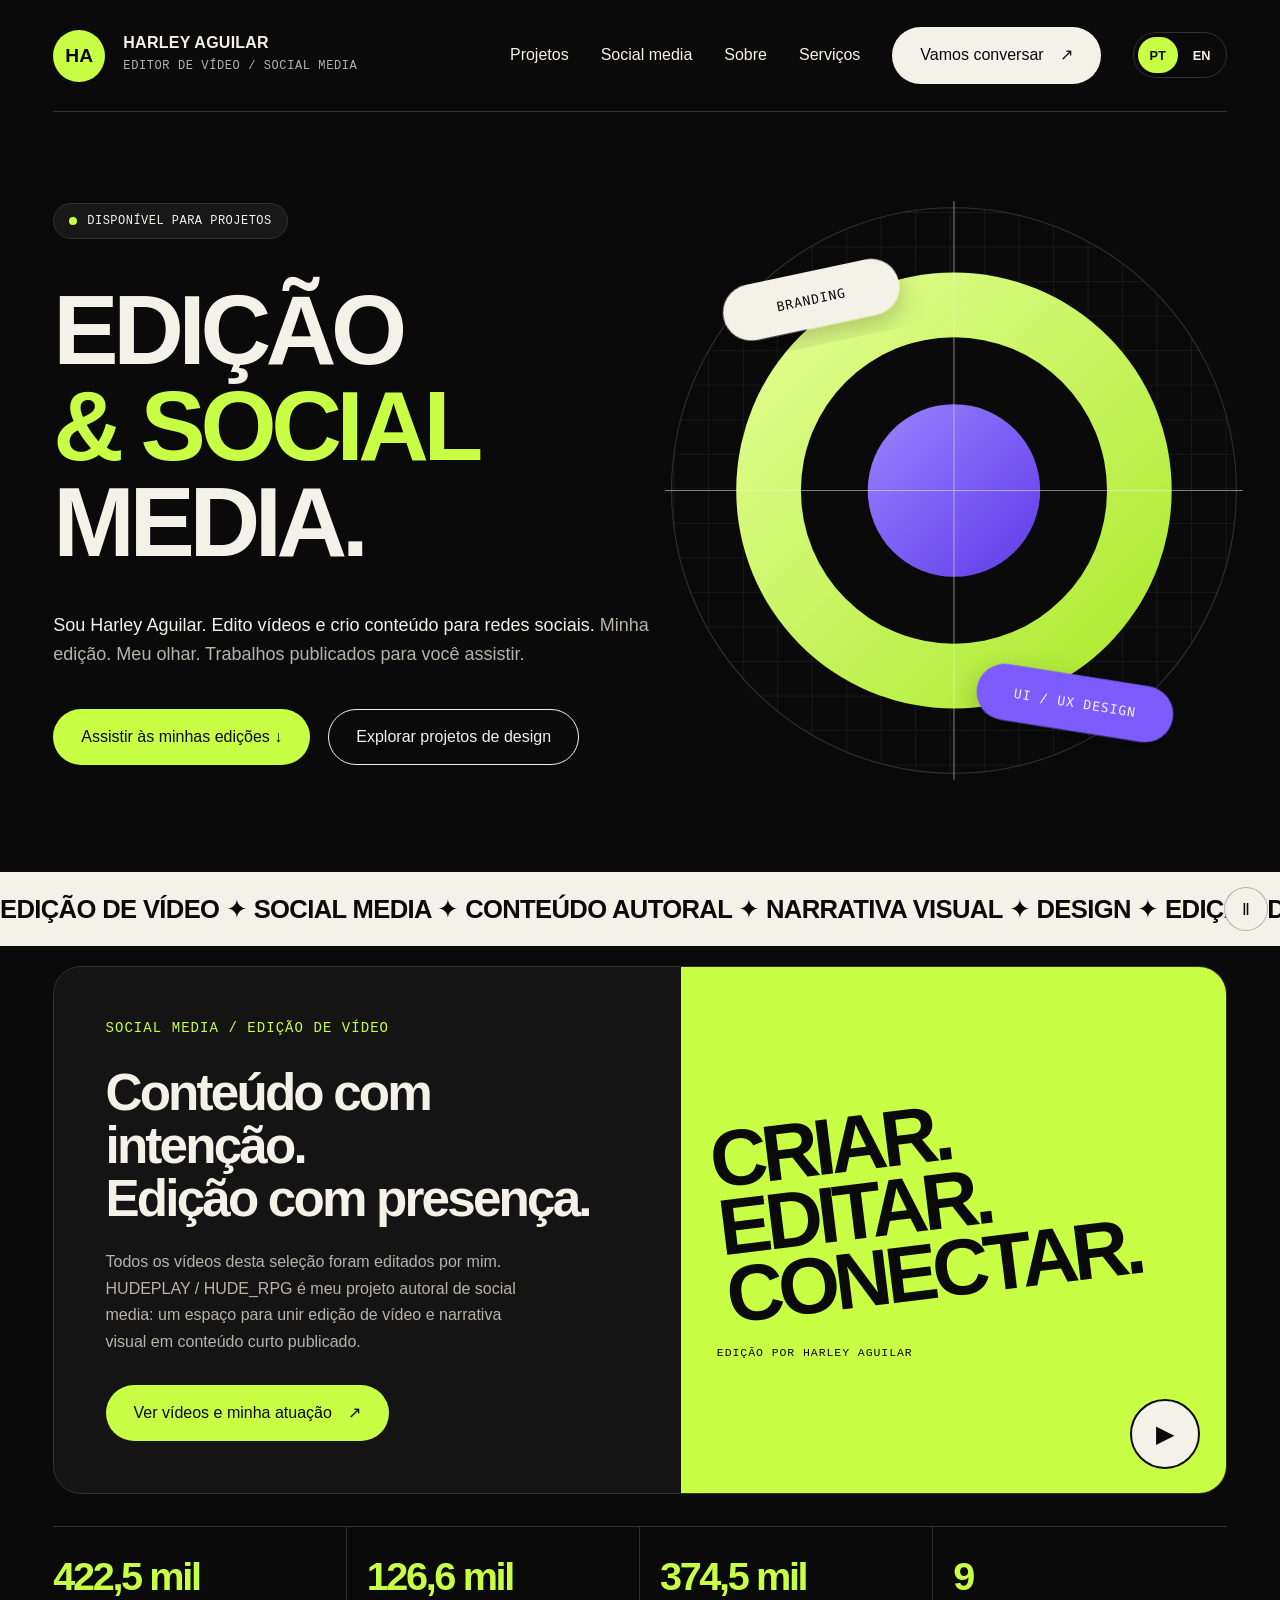
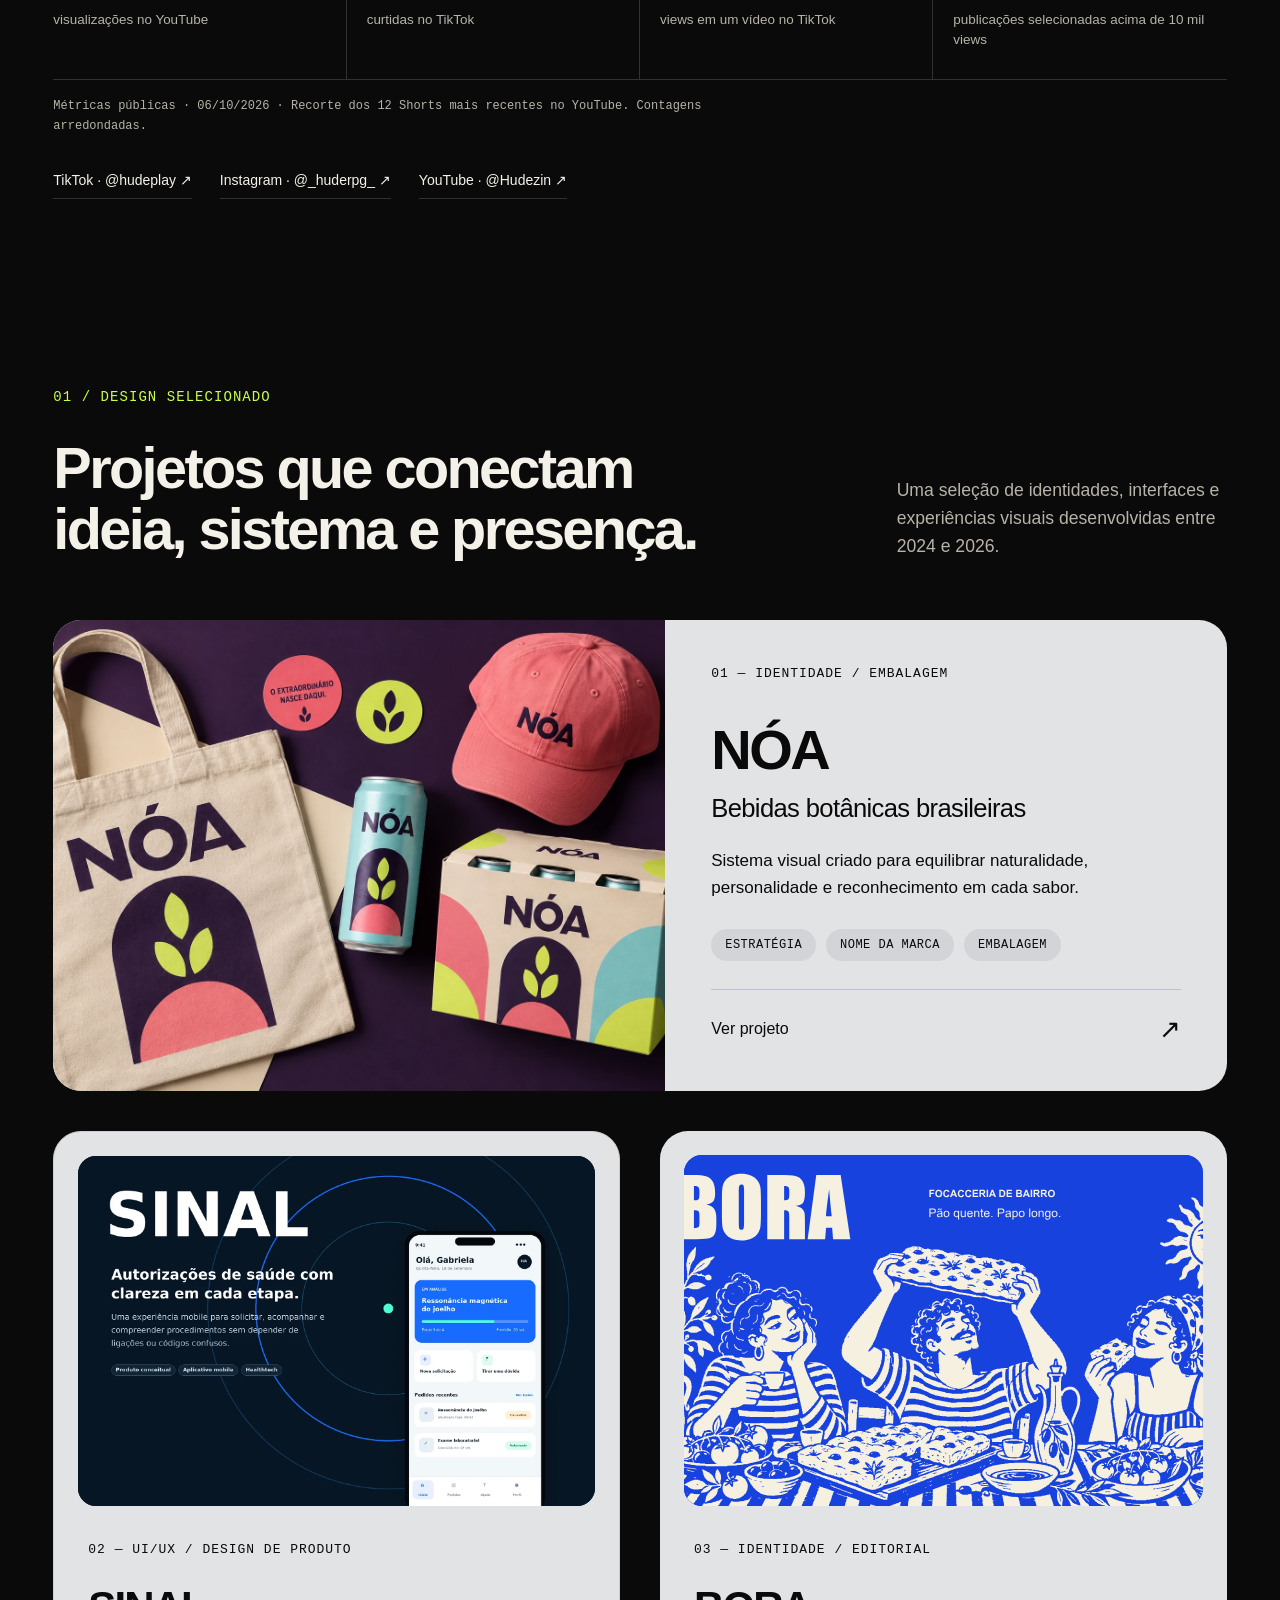
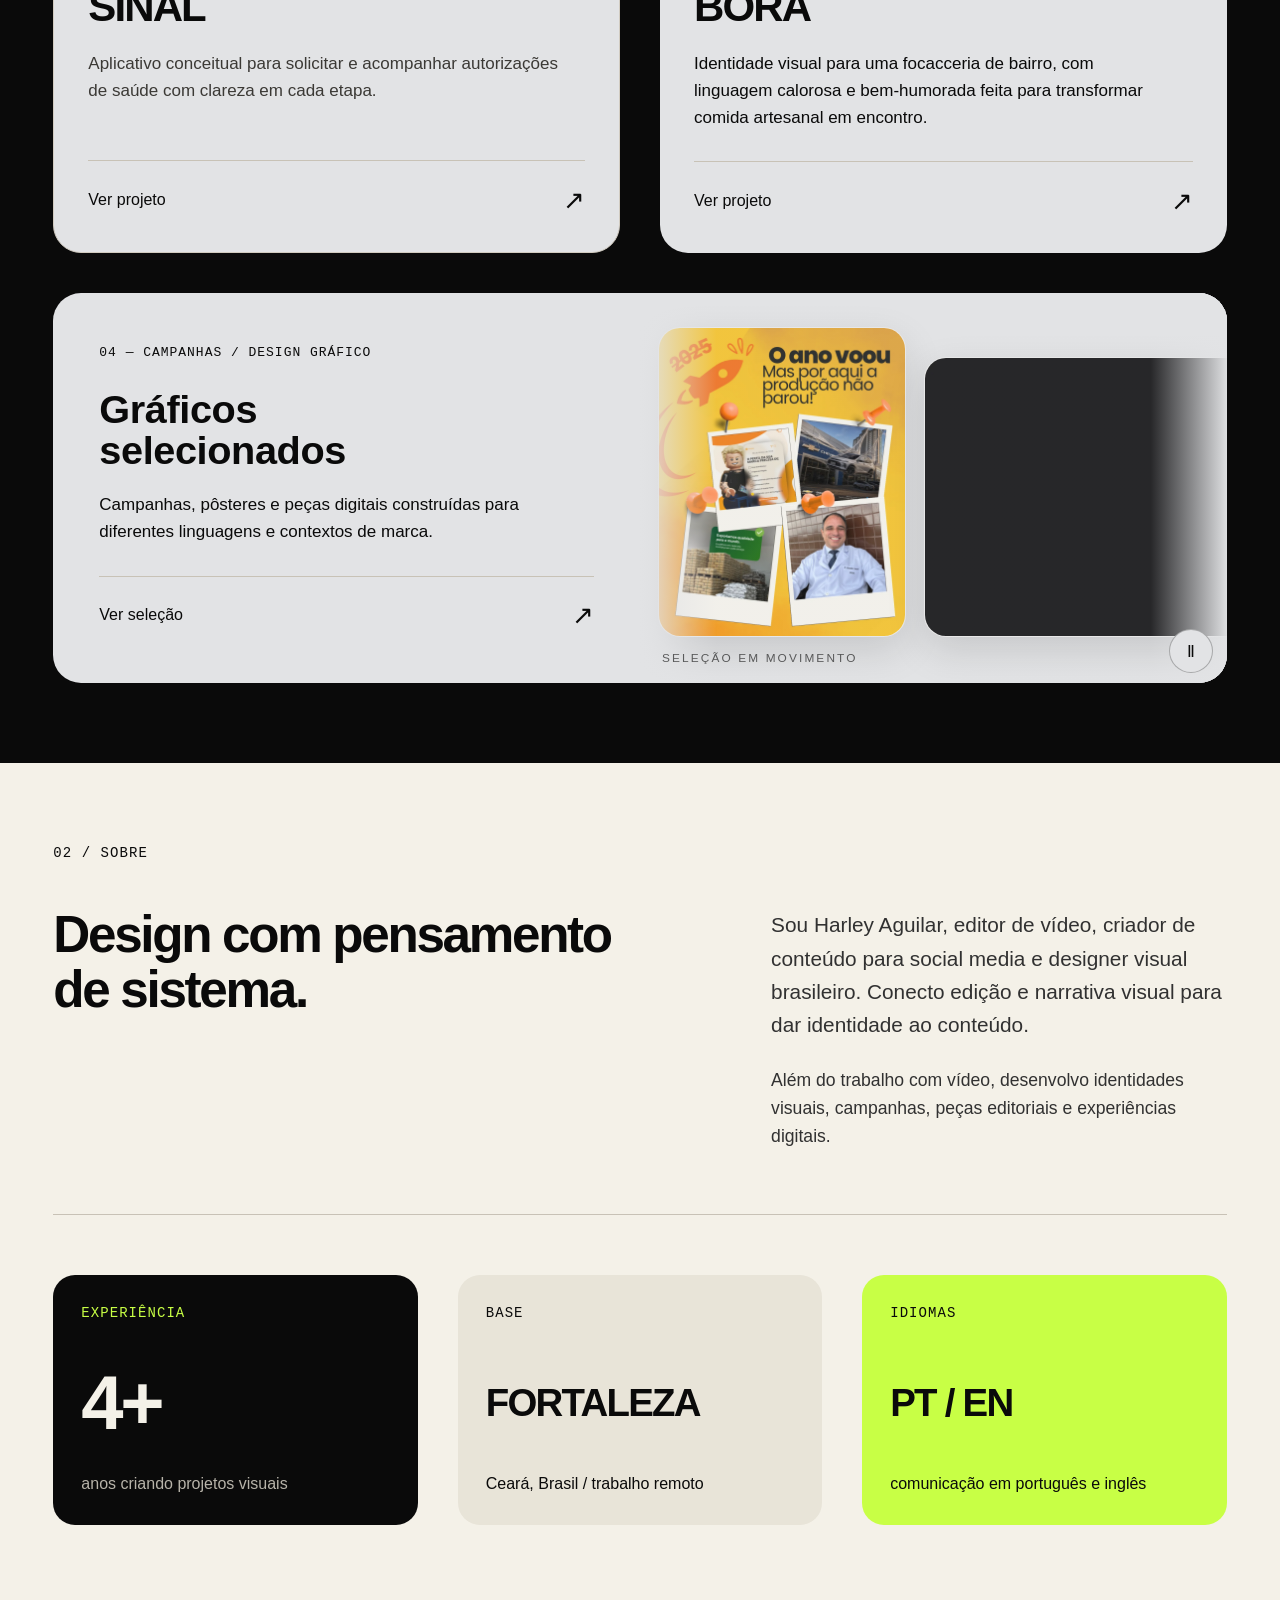
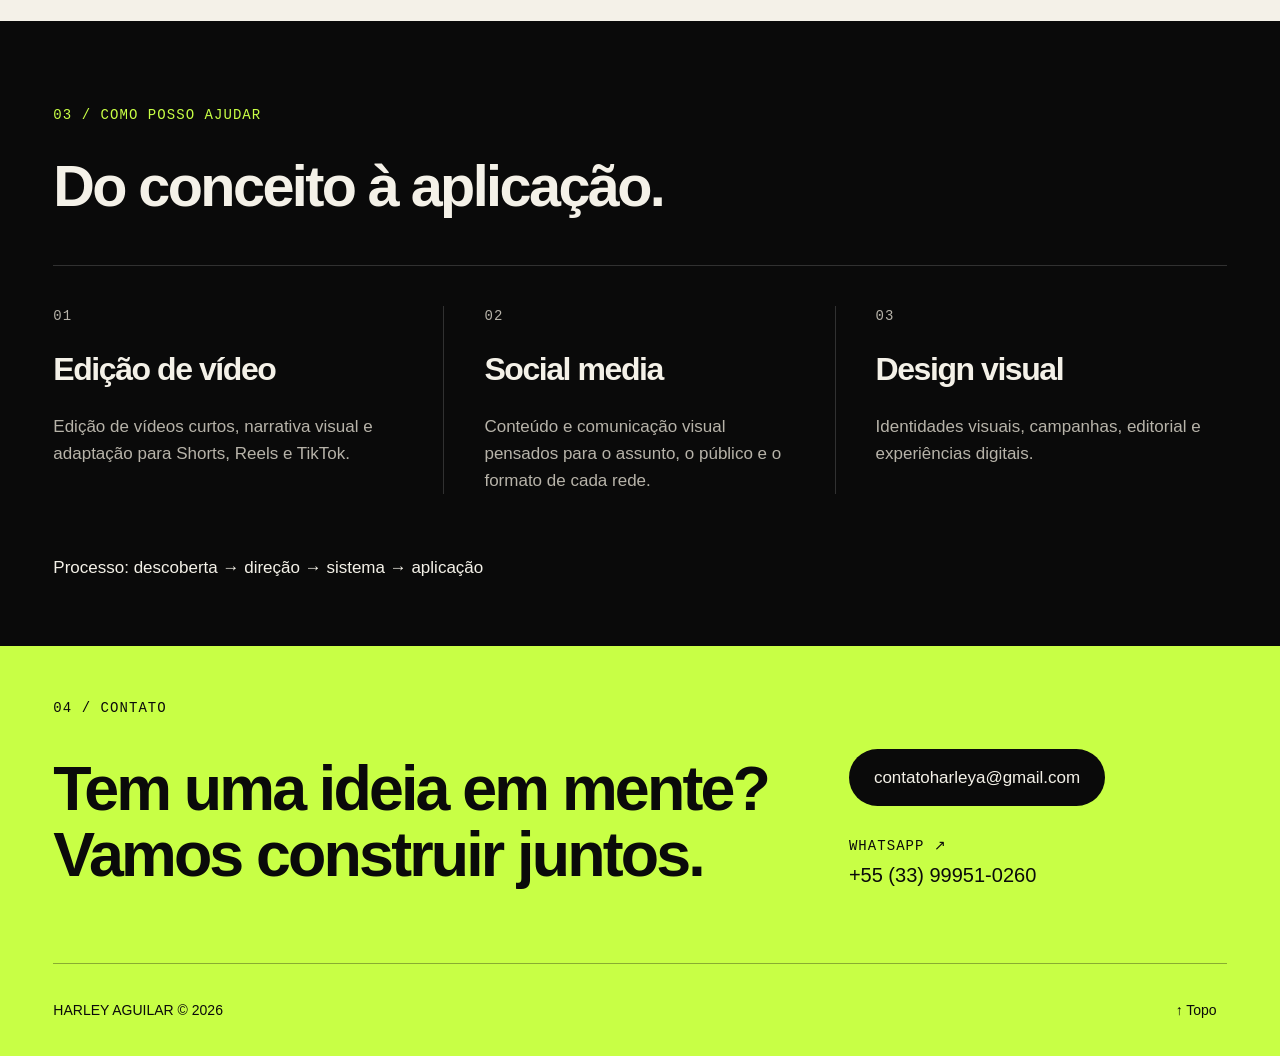
==== commit 23b72647: "Reposiciona portfólio para edição de vídeo e social media com autoria explícita" ====
--- a/index.html
+++ b/index.html
@@ -1,17 +1,18 @@
 <!DOCTYPE html>
 
-<html lang="pt-BR"><head><meta charset="utf-8"/><meta content="width=device-width, initial-scale=1" name="viewport"/><meta content="#0a0a0a" name="theme-color"/><title>Portfólio — Harley Aguilar</title><meta content="Portfólio de Harley Aguilar: identidade visual, design editorial, UI/UX, campanhas e social media." name="description"/><link href="./assets/icons/favicon.svg" rel="icon" type="image/svg+xml"/><link href="./assets/css/styles.css?v=20261006-social" rel="stylesheet"/><link rel="stylesheet" href="./assets/css/social-media.css?v=20261006-frames"/><script defer="" src="./assets/js/app.js?v=20261001-optimized"></script><meta name="portfolio-home" content="harley-aguilar"/><link rel="alternate" hreflang="en" href="./en/index.html"/><link rel="alternate" hreflang="pt-BR" href="./index.html"/></head>
+<html lang="pt-BR"><head><meta charset="utf-8"/><meta content="width=device-width, initial-scale=1" name="viewport"/><meta content="#0a0a0a" name="theme-color"/><title>Edição de vídeo e Social media — Harley Aguilar</title><meta content="Portfólio de edição de vídeo e social media de Harley Aguilar. Vídeos editados por mim, conteúdo autoral e projetos selecionados de design visual." name="description"/><link href="./assets/icons/favicon.svg" rel="icon" type="image/svg+xml"/><link href="./assets/css/styles.css?v=20261006-social" rel="stylesheet"/><link rel="stylesheet" href="./assets/css/social-media.css?v=20261011-authorship"/><script defer="" src="./assets/js/app.js?v=20261001-optimized"></script><meta name="portfolio-home" content="harley-aguilar"/><link rel="alternate" hreflang="en" href="./en/index.html"/><link rel="alternate" hreflang="pt-BR" href="./index.html"/></head>
 <body id="inicio">
-<a class="skip" href="#conteudo">Pular para o conteúdo</a><header class="header wrap"><a aria-label="Harley Aguilar, início" class="brand" href="./index.html#inicio"><span class="monogram">HA</span><span>HARLEY AGUILAR<small>DESIGNER VISUAL / FORTALEZA</small></span></a><button aria-controls="menu" aria-expanded="false" aria-label="Abrir menu" class="menu-toggle" type="button"><span></span><span></span><span></span></button><nav aria-label="Navegação principal" id="menu"><a href="./index.html#projetos">Projetos</a><a href="./index.html#social-media">Social media</a><a href="./index.html#sobre">Sobre</a><a href="./index.html#servicos">Serviços</a><a class="button paper" href="./index.html#contato">Vamos conversar <span aria-hidden="true">↗</span></a><div class="language-switch" role="group" aria-label="Idioma"><a lang="pt-BR" hreflang="pt-BR" href="#" aria-current="true">PT</a><a lang="en" hreflang="en" href="./en/index.html" >EN</a></div></nav>
+<a class="skip" href="#conteudo">Pular para o conteúdo</a><header class="header wrap"><a aria-label="Harley Aguilar, início" class="brand" href="./index.html#inicio"><span class="monogram">HA</span><span>HARLEY AGUILAR<small>EDITOR DE VÍDEO / SOCIAL MEDIA</small></span></a><button aria-controls="menu" aria-expanded="false" aria-label="Abrir menu" class="menu-toggle" type="button"><span></span><span></span><span></span></button><nav aria-label="Navegação principal" id="menu"><a href="./index.html#projetos">Projetos</a><a href="./index.html#social-media">Social media</a><a href="./index.html#sobre">Sobre</a><a href="./index.html#servicos">Serviços</a><a class="button paper" href="./index.html#contato">Vamos conversar <span aria-hidden="true">↗</span></a><div class="language-switch" role="group" aria-label="Idioma"><a lang="pt-BR" hreflang="pt-BR" href="#" aria-current="true">PT</a><a lang="en" hreflang="en" href="./en/index.html" >EN</a></div></nav>
 </header>
-<main tabindex="-1" id="conteudo"><section aria-labelledby="hero-title" class="hero wrap"><div class="hero-copy"><p class="availability"><span></span>DISPONÍVEL PARA PROJETOS</p><h1 id="hero-title">CRIANDO<br/><span>VISUAIS</span><br/>DISTINTOS.</h1><p class="intro">Identidades visuais, experiências digitais e peças editoriais<br class="desktop-break"/> <span>criadas para marcas que não querem parecer genéricas.</span></p><div class="hero-actions"><a class="button lime" href="#projetos">Explorar projetos ↓</a><a class="button ghost" href="#sobre">Sobre mim</a></div>
+<main tabindex="-1" id="conteudo"><section aria-labelledby="hero-title" class="hero wrap"><div class="hero-copy"><p class="availability"><span></span>DISPONÍVEL PARA PROJETOS</p><h1 id="hero-title">EDIÇÃO<br/><span>& SOCIAL</span><br/>MEDIA.</h1><p class="intro">Sou Harley Aguilar. Edito vídeos e crio conteúdo para redes sociais.<br class="desktop-break"/> <span>Minha edição. Meu olhar. Trabalhos publicados para você assistir.</span></p><div class="hero-actions"><a class="button lime" href="./projects/social-media.html#videos">Assistir às minhas edições ↓</a><a class="button ghost" href="#projetos">Explorar projetos de design</a></div>
 </div>
 <img alt="" class="hero-art" fetchpriority="high" height="550" src="./assets/images/hero.svg" width="565"/></section>
-<div aria-label="Identidade visual, design editorial, UI/UX, campanhas e direção de arte" class="marquee"><div aria-hidden="true" class="marquee-track"><div class="marquee-group">IDENTIDADE VISUAL ✦ DESIGN EDITORIAL ✦ UI/UX ✦ CAMPANHAS ✦ DIREÇÃO DE ARTE ✦ IDENTIDADE VISUAL ✦ DESIGN EDITORIAL ✦ UI/UX ✦ CAMPANHAS ✦ DIREÇÃO DE ARTE ✦ IDENTIDADE VISUAL ✦ DESIGN EDITORIAL ✦ UI/UX ✦ CAMPANHAS ✦ DIREÇÃO DE ARTE ✦ IDENTIDADE VISUAL ✦ DESIGN EDITORIAL ✦ UI/UX ✦ CAMPANHAS ✦ DIREÇÃO DE ARTE ✦ IDENTIDADE VISUAL ✦ DESIGN EDITORIAL ✦ UI/UX ✦ CAMPANHAS ✦ DIREÇÃO DE ARTE ✦ </div>
-<div class="marquee-group">IDENTIDADE VISUAL ✦ DESIGN EDITORIAL ✦ UI/UX ✦ CAMPANHAS ✦ DIREÇÃO DE ARTE ✦ IDENTIDADE VISUAL ✦ DESIGN EDITORIAL ✦ UI/UX ✦ CAMPANHAS ✦ DIREÇÃO DE ARTE ✦ IDENTIDADE VISUAL ✦ DESIGN EDITORIAL ✦ UI/UX ✦ CAMPANHAS ✦ DIREÇÃO DE ARTE ✦ IDENTIDADE VISUAL ✦ DESIGN EDITORIAL ✦ UI/UX ✦ CAMPANHAS ✦ DIREÇÃO DE ARTE ✦ IDENTIDADE VISUAL ✦ DESIGN EDITORIAL ✦ UI/UX ✦ CAMPANHAS ✦ DIREÇÃO DE ARTE ✦ </div>
+<div aria-label="Edição de vídeo, social media, conteúdo autoral, narrativa visual e design" class="marquee"><div aria-hidden="true" class="marquee-track"><div class="marquee-group">EDIÇÃO DE VÍDEO ✦ SOCIAL MEDIA ✦ CONTEÚDO AUTORAL ✦ NARRATIVA VISUAL ✦ DESIGN ✦ EDIÇÃO DE VÍDEO ✦ SOCIAL MEDIA ✦ CONTEÚDO AUTORAL ✦ NARRATIVA VISUAL ✦ DESIGN ✦ EDIÇÃO DE VÍDEO ✦ SOCIAL MEDIA ✦ CONTEÚDO AUTORAL ✦ NARRATIVA VISUAL ✦ DESIGN ✦ EDIÇÃO DE VÍDEO ✦ SOCIAL MEDIA ✦ CONTEÚDO AUTORAL ✦ NARRATIVA VISUAL ✦ DESIGN ✦ EDIÇÃO DE VÍDEO ✦ SOCIAL MEDIA ✦ CONTEÚDO AUTORAL ✦ NARRATIVA VISUAL ✦ DESIGN ✦ </div>
+<div class="marquee-group">EDIÇÃO DE VÍDEO ✦ SOCIAL MEDIA ✦ CONTEÚDO AUTORAL ✦ NARRATIVA VISUAL ✦ DESIGN ✦ EDIÇÃO DE VÍDEO ✦ SOCIAL MEDIA ✦ CONTEÚDO AUTORAL ✦ NARRATIVA VISUAL ✦ DESIGN ✦ EDIÇÃO DE VÍDEO ✦ SOCIAL MEDIA ✦ CONTEÚDO AUTORAL ✦ NARRATIVA VISUAL ✦ DESIGN ✦ EDIÇÃO DE VÍDEO ✦ SOCIAL MEDIA ✦ CONTEÚDO AUTORAL ✦ NARRATIVA VISUAL ✦ DESIGN ✦ EDIÇÃO DE VÍDEO ✦ SOCIAL MEDIA ✦ CONTEÚDO AUTORAL ✦ NARRATIVA VISUAL ✦ DESIGN ✦ </div>
 </div>
 <button aria-label="Pausar faixa animada" aria-pressed="false" class="marquee-toggle" type="button">Ⅱ</button></div>
-<section aria-labelledby="work-title" class="work wrap" id="projetos"><p class="eyebrow accent">01 / TRABALHOS SELECIONADOS</p><div class="section-heading"><h2 id="work-title">Projetos que conectam<br/>ideia, sistema e presença.</h2><p>Uma seleção de identidades, interfaces e experiências visuais desenvolvidas entre 2024 e 2026.</p></div>
+<section class="social-home wrap" id="social-media" aria-labelledby="social-home-title"><div class="social-feature"><div class="social-feature-copy"><p class="eyebrow accent">SOCIAL MEDIA / EDIÇÃO DE VÍDEO</p><h2 id="social-home-title">Conteúdo com intenção.<br/>Edição com presença.</h2><p>Todos os vídeos desta seleção foram editados por mim. HUDEPLAY / HUDE_RPG é meu projeto autoral de social media: um espaço para unir edição de vídeo e narrativa visual em conteúdo curto publicado.</p><a class="button lime" href="./projects/social-media.html">Ver vídeos e minha atuação <span aria-hidden="true">↗</span></a></div><a class="social-feature-art" href="./projects/social-media.html" aria-label="Explorar vídeos selecionados"><span class="social-art-word" aria-hidden="true">CRIAR.<br/>EDITAR.<br/>CONECTAR.</span><span class="social-art-label">EDIÇÃO POR HARLEY AGUILAR</span><span class="social-art-play" aria-hidden="true">▶</span></a></div><div class="social-stats"><div><strong>422,5 mil</strong><span>visualizações no YouTube</span></div><div><strong>126,6 mil</strong><span>curtidas no TikTok</span></div><div><strong>374,5 mil</strong><span>views em um vídeo no TikTok</span></div><div><strong>9</strong><span>publicações selecionadas acima de 10 mil views</span></div></div><p class="social-snapshot">Métricas públicas · 06/10/2026 · Recorte dos 12 Shorts mais recentes no YouTube. Contagens arredondadas.</p><div class="social-profile-links"><a class="" href="https://www.tiktok.com/@hudeplay" target="_blank" rel="noopener noreferrer">TikTok · @hudeplay <span aria-hidden="true">↗</span></a><a class="" href="https://www.instagram.com/_huderpg_/" target="_blank" rel="noopener noreferrer">Instagram · @_huderpg_ <span aria-hidden="true">↗</span></a><a class="" href="https://www.youtube.com/@Hudezin" target="_blank" rel="noopener noreferrer">YouTube · @Hudezin <span aria-hidden="true">↗</span></a></div></section>
+<section aria-labelledby="work-title" class="work wrap" id="projetos"><p class="eyebrow accent">01 / DESIGN SELECIONADO</p><div class="section-heading"><h2 id="work-title">Projetos que conectam<br/>ideia, sistema e presença.</h2><p>Uma seleção de identidades, interfaces e experiências visuais desenvolvidas entre 2024 e 2026.</p></div>
 <div class="projects"><article class="project project-noa"><a aria-hidden="true" class="project-image" href="./projects/noa.html" tabindex="-1"><img alt="Aplicações da identidade NÓA em embalagem, ecobag e boné" decoding="async" height="1024" loading="lazy" src="./assets/projects/noa/09-aplicacoes.webp" width="1536"/></a><div class="project-copy"><p class="eyebrow">01 — Identidade / Embalagem</p><h3>NÓA</h3><p class="subtitle">Bebidas botânicas brasileiras</p><p class="description">Sistema visual criado para equilibrar naturalidade, personalidade e reconhecimento em cada sabor.</p><ul class="tags"><li>Estratégia</li><li>Nome da marca</li><li>Embalagem</li></ul><a aria-label="Ver projeto NÓA" class="project-link" href="./projects/noa.html">Ver projeto <span aria-hidden="true">↗</span></a></div>
 </article>
 <article class="project project-sinal"><a aria-hidden="true" class="project-image" href="./projects/sinal.html" tabindex="-1"><img alt="Sinal: aplicativo de autorizações de saúde" decoding="async" height="2057" loading="lazy" src="./assets/projects/sinal/01-capa.webp" width="1600"/></a><div class="project-copy"><p class="eyebrow">02 — UI/UX / Design de produto</p><h3>SINAL</h3><p class="description">Aplicativo conceitual para solicitar e acompanhar autorizações de saúde com clareza em cada etapa.</p><a aria-label="Ver projeto SINAL" class="project-link" href="./projects/sinal.html">Ver projeto <span aria-hidden="true">↗</span></a></div>
@@ -26,8 +27,8 @@
 </div>
 </section>
 
-<section class="social-home wrap" id="social-media" aria-labelledby="social-home-title"><div class="social-feature"><div class="social-feature-copy"><p class="eyebrow accent">SOCIAL MEDIA / EDIÇÃO DE VÍDEO</p><h2 id="social-home-title">Conteúdo com intenção.<br/>Edição com presença.</h2><p>Edição de vídeo, narrativa visual e conteúdo adaptado às redes sociais. Uma seleção do meu projeto autoral, com resultados públicos e exemplos do que posso levar a uma equipe criativa.</p><a class="button lime" href="./projects/social-media.html">Ver meu trabalho como social media <span aria-hidden="true">↗</span></a></div><a class="social-feature-art" href="./projects/social-media.html" aria-label="Explorar vídeos selecionados"><span class="social-art-word" aria-hidden="true">CRIAR.<br/>EDITAR.<br/>CONECTAR.</span><span class="social-art-label">HUDEPLAY / HUDE_RPG</span><span class="social-art-play" aria-hidden="true">▶</span></a></div><div class="social-stats"><div><strong>422,5 mil</strong><span>visualizações no YouTube</span></div><div><strong>126,6 mil</strong><span>curtidas no TikTok</span></div><div><strong>374,5 mil</strong><span>views em um vídeo no TikTok</span></div><div><strong>9</strong><span>publicações selecionadas acima de 10 mil views</span></div></div><p class="social-snapshot">Métricas públicas · 06/10/2026 · Recorte dos 12 Shorts mais recentes no YouTube. Contagens arredondadas.</p><div class="social-profile-links"><a class="" href="https://www.tiktok.com/@hudeplay" target="_blank" rel="noopener noreferrer">TikTok · @hudeplay <span aria-hidden="true">↗</span></a><a class="" href="https://www.instagram.com/_huderpg_/" target="_blank" rel="noopener noreferrer">Instagram · @_huderpg_ <span aria-hidden="true">↗</span></a><a class="" href="https://www.youtube.com/@Hudezin" target="_blank" rel="noopener noreferrer">YouTube · @Hudezin <span aria-hidden="true">↗</span></a></div></section>
-<section aria-labelledby="about-title" class="about" id="sobre"><div class="wrap"><p class="eyebrow">02 / SOBRE</p><div class="about-grid"><h2 id="about-title">Design com pensamento<br/>de sistema.</h2><div><p class="lead">Sou Harley Aguilar, designer visual brasileiro. Transformo conceitos em linguagens claras, consistentes e prontas para ganhar escala.</p><p>Minha prática reúne identidade visual, editorial, campanhas e experiências digitais.</p></div>
+
+<section aria-labelledby="about-title" class="about" id="sobre"><div class="wrap"><p class="eyebrow">02 / SOBRE</p><div class="about-grid"><h2 id="about-title">Design com pensamento<br/>de sistema.</h2><div><p class="lead">Sou Harley Aguilar, editor de vídeo, criador de conteúdo para social media e designer visual brasileiro. Conecto edição e narrativa visual para dar identidade ao conteúdo.</p><p>Além do trabalho com vídeo, desenvolvo identidades visuais, campanhas, peças editoriais e experiências digitais.</p></div>
 </div>
 <div class="facts"><div class="fact dark"><p class="eyebrow accent">EXPERIÊNCIA</p><strong>4+</strong><p>anos criando projetos visuais</p></div>
 <div class="fact neutral"><p class="eyebrow">BASE</p><strong>FORTALEZA</strong><p>Ceará, Brasil / trabalho remoto</p></div>
@@ -35,10 +36,7 @@
 </div>
 </div>
 </section>
-<section aria-labelledby="services-title" class="services wrap" id="servicos"><p class="eyebrow accent">03 / COMO POSSO AJUDAR</p><h2 id="services-title">Do conceito à aplicação.</h2><div class="services-grid"><article><p class="eyebrow">01</p><h3>Identidade visual</h3><p>Estratégia, identidade visual e aplicações de marca.</p></article>
-<article><p class="eyebrow">02</p><h3>Design digital</h3><p>Interfaces, landing pages e experiências digitais intuitivas.</p></article>
-<article><p class="eyebrow">03</p><h3>Comunicação</h3><p>Campanhas, redes sociais, editorial e direção de arte.</p></article>
-</div>
+<section aria-labelledby="services-title" class="services wrap" id="servicos"><p class="eyebrow accent">03 / COMO POSSO AJUDAR</p><h2 id="services-title">Do conceito à aplicação.</h2><div class="services-grid"><article><p class="eyebrow">01</p><h3>Edição de vídeo</h3><p>Edição de vídeos curtos, narrativa visual e adaptação para Shorts, Reels e TikTok.</p></article><article><p class="eyebrow">02</p><h3>Social media</h3><p>Conteúdo e comunicação visual pensados para o assunto, o público e o formato de cada rede.</p></article><article><p class="eyebrow">03</p><h3>Design visual</h3><p>Identidades visuais, campanhas, editorial e experiências digitais.</p></article></div>
 <div class="service-bottom"><p>Processo: descoberta → direção → sistema → aplicação</p></div>
 </section>
 <section aria-labelledby="contact-title" class="contact" id="contato"><div class="wrap"><p class="eyebrow">04 / CONTATO</p><div class="contact-grid"><h2 id="contact-title">Tem uma ideia em mente?<br/>Vamos construir juntos.</h2><div class="contact-links"><a class="button dark" href="mailto:contatoharleya@gmail.com">contatoharleya@gmail.com</a><a class="whatsapp" href="https://wa.me/5533999510260" rel="noopener noreferrer" target="_blank"><span class="eyebrow">WHATSAPP ↗</span>+55 (33) 99951-0260</a></div>
@@ -47,4 +45,4 @@
 </div>
 </section>
 </main>
-</body></html>+</body></html>
--- a/assets/css/social-media.css
+++ b/assets/css/social-media.css
@@ -119,3 +119,7 @@
 @media(hover:hover){.social-player:hover .social-frame{filter:blur(0);transform:scale(1.03)}.social-play:hover{background:transparent}.social-play:hover>span:first-child{background:#ffffff38}.social-milestone:hover{border-color:var(--lime);background:#202020}}
 @media(max-width:760px){.social-cover{padding:0}.social-milestone-grid{grid-template-columns:repeat(2,minmax(0,1fr));gap:12px}.social-milestone{padding:22px 16px;gap:18px}.social-milestone strong{font-size:2.1rem}.social-milestone .eyebrow{font-size:.6rem}.social-performance-stats>div{grid-template-columns:minmax(130px,auto) 1fr}.social-performance-stats strong{font-size:2.5rem}}
 @media(prefers-reduced-motion:reduce){.social-play>span:first-child::before{animation:none;opacity:0}.social-frame,.social-milestone{transition:none}.social-player:hover .social-frame{transform:none}}
+/* Authorship and project credits. */
+.social-authorship{display:grid;grid-template-columns:1fr 1fr;gap:48px;padding:36px;border:1px solid var(--line);border-radius:20px;background:#151515;margin:36px 0 0}.social-authorship h2{margin:24px 0 0;font-size:clamp(1.8rem,3vw,2.75rem)}.social-credits{margin:0;display:grid;grid-template-columns:1fr 1fr;gap:26px}.social-credits>div{border-top:1px solid var(--line);padding-top:16px;min-width:0}.social-credits dt{font:.7rem/1.5 monospace;color:var(--muted);margin-bottom:9px}.social-credits dd{margin:0;font-size:.9rem;line-height:1.6;overflow-wrap:anywhere}.social-editor-credit{border-bottom:1px solid var(--line);padding-bottom:16px;margin:0 0 20px;color:var(--paper);font-size:.8rem;line-height:1.6}.social-editor-credit strong{color:var(--lime)}.social-detail .social-intro h1{font-size:clamp(2.8rem,6vw,5.2rem)}.social-frame{filter:none}.social-home .social-feature-copy>p:not(.eyebrow){max-width:48ch}
+@media(max-width:1000px){.social-authorship{grid-template-columns:1fr;gap:30px}}
+@media(max-width:760px){.social-authorship{padding:26px 24px;margin-top:28px}.social-credits{grid-template-columns:1fr;gap:20px}.social-detail .social-intro h1{font-size:clamp(2.4rem,10vw,4rem)}.social-home .social-feature-art{order:0;min-height:240px}.social-home .social-art-word{font-size:3.5rem}.social-frame-label{font-size:.55rem;letter-spacing:.07em}}
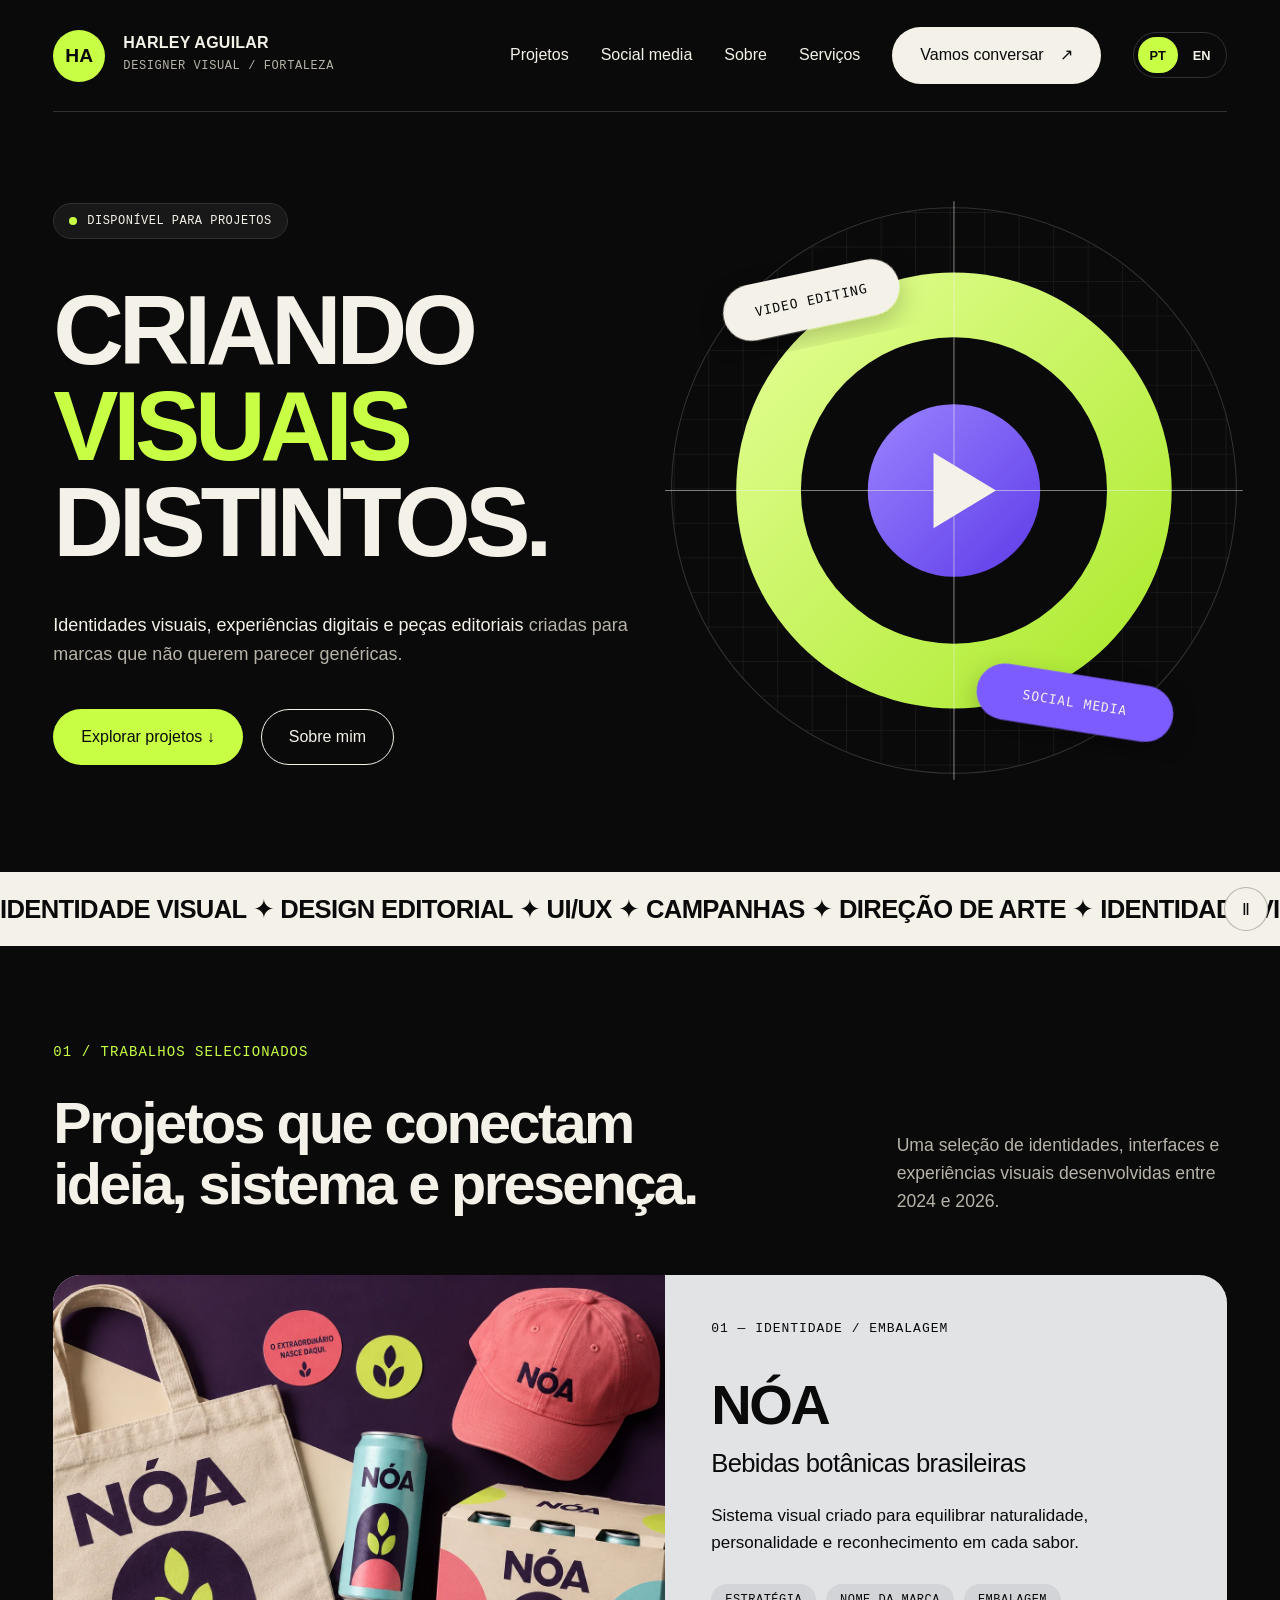
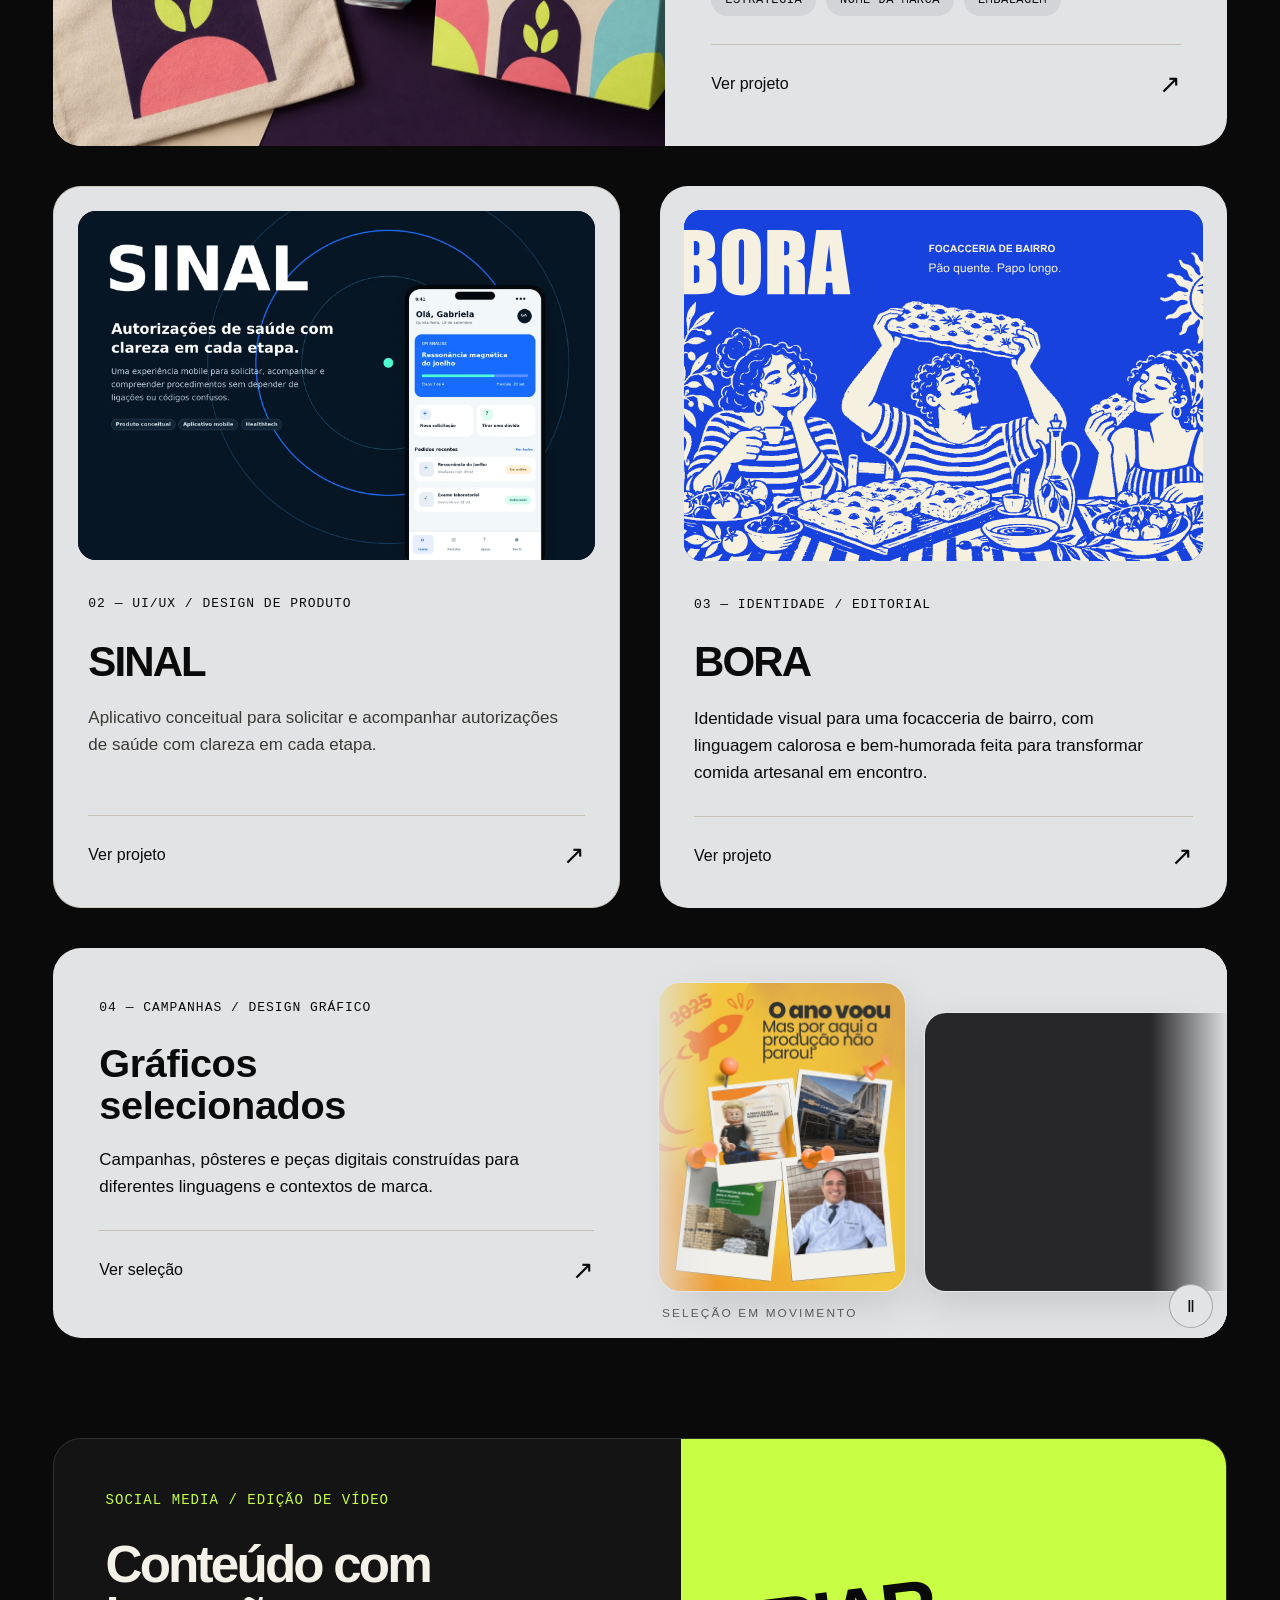
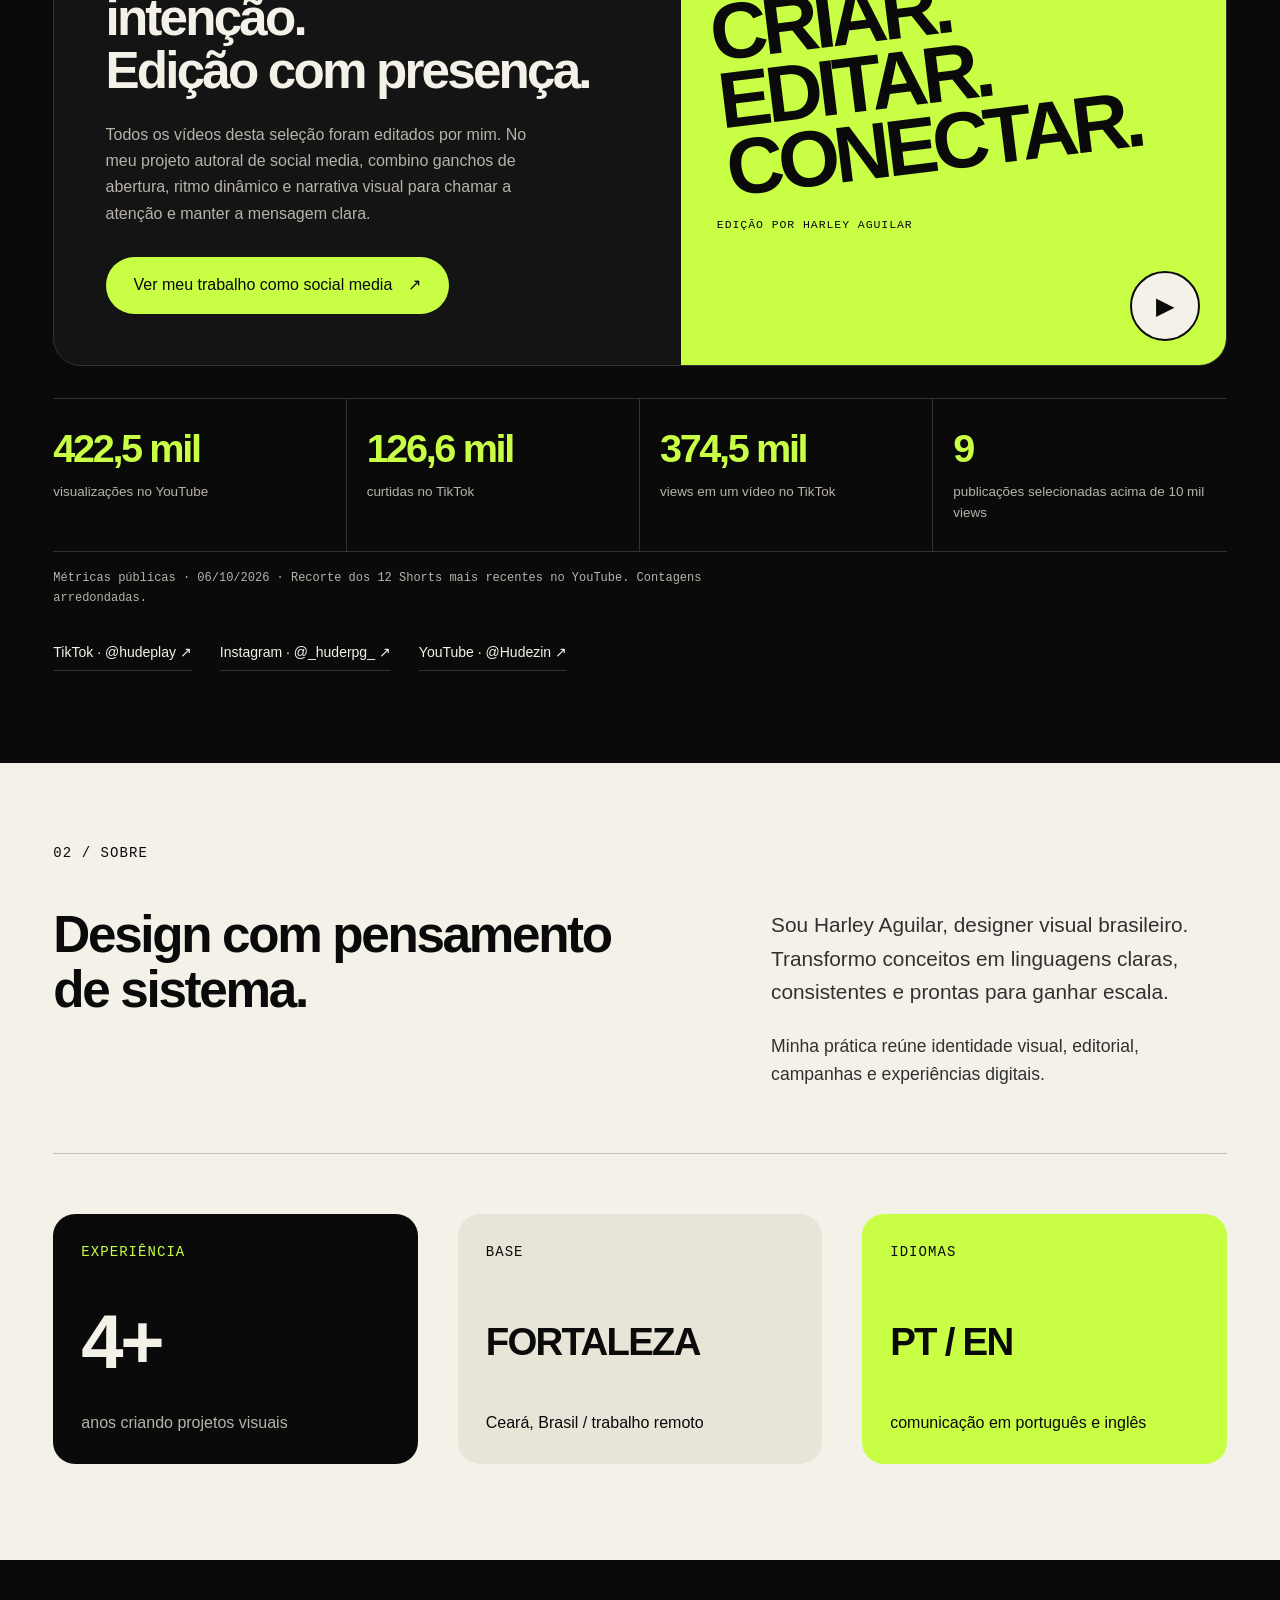
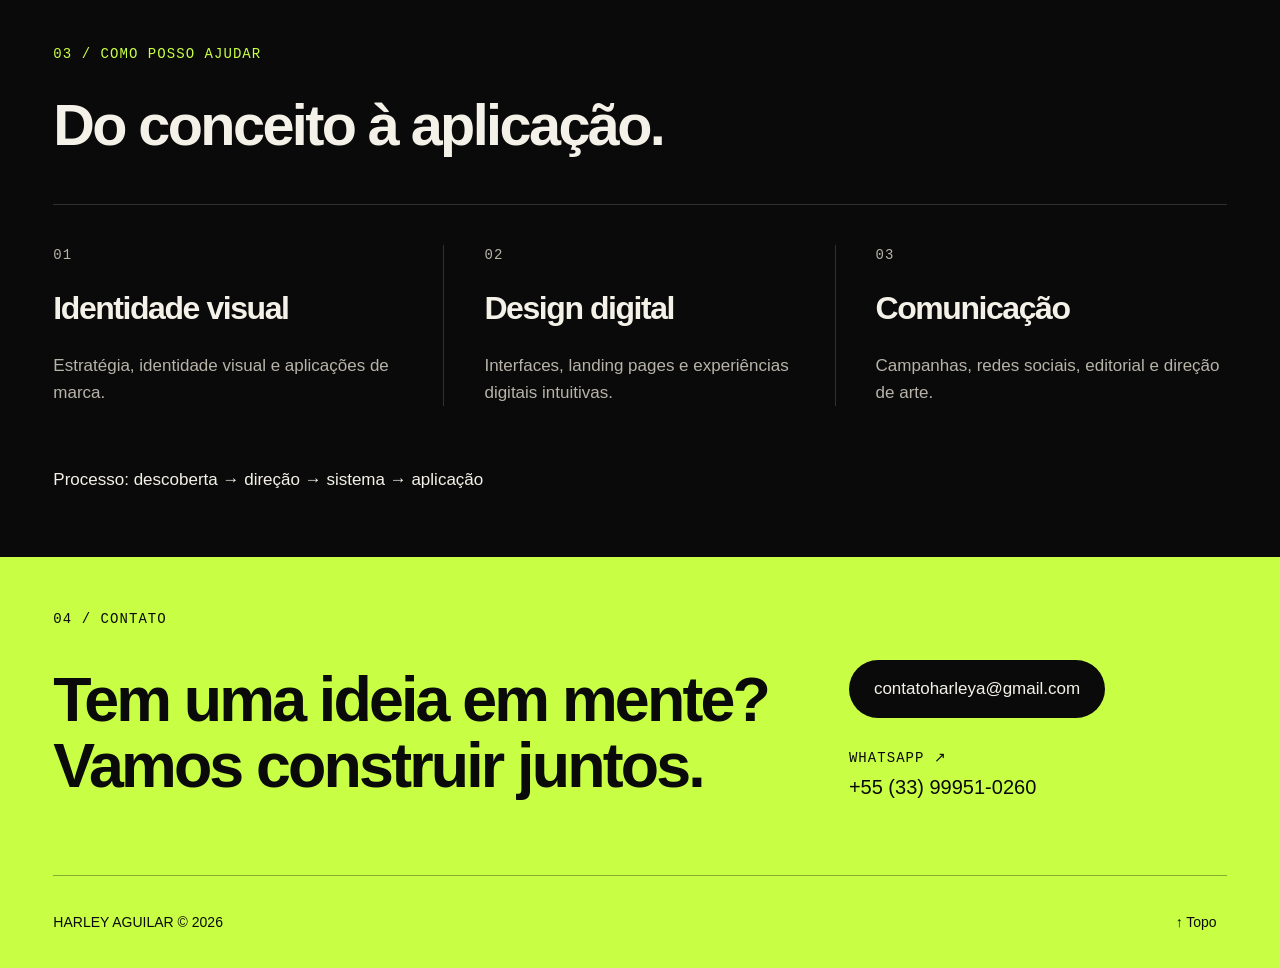
==== commit bac16918: "Restaura foco em design e posição original de social media" ====
--- a/index.html
+++ b/index.html
@@ -1,18 +1,17 @@
 <!DOCTYPE html>
 
-<html lang="pt-BR"><head><meta charset="utf-8"/><meta content="width=device-width, initial-scale=1" name="viewport"/><meta content="#0a0a0a" name="theme-color"/><title>Edição de vídeo e Social media — Harley Aguilar</title><meta content="Portfólio de edição de vídeo e social media de Harley Aguilar. Vídeos editados por mim, conteúdo autoral e projetos selecionados de design visual." name="description"/><link href="./assets/icons/favicon.svg" rel="icon" type="image/svg+xml"/><link href="./assets/css/styles.css?v=20261006-social" rel="stylesheet"/><link rel="stylesheet" href="./assets/css/social-media.css?v=20261011-authorship"/><script defer="" src="./assets/js/app.js?v=20261001-optimized"></script><meta name="portfolio-home" content="harley-aguilar"/><link rel="alternate" hreflang="en" href="./en/index.html"/><link rel="alternate" hreflang="pt-BR" href="./index.html"/></head>
+<html lang="pt-BR"><head><meta charset="utf-8"/><meta content="width=device-width, initial-scale=1" name="viewport"/><meta content="#0a0a0a" name="theme-color"/><title>Portfólio — Harley Aguilar</title><meta content="Portfólio de Harley Aguilar: identidade visual, design editorial, UI/UX, campanhas e social media." name="description"/><link href="./assets/icons/favicon.svg" rel="icon" type="image/svg+xml"/><link href="./assets/css/styles.css?v=20261006-social" rel="stylesheet"/><link rel="stylesheet" href="./assets/css/social-media.css?v=20261011-social-only"/><script defer="" src="./assets/js/app.js?v=20261001-optimized"></script><meta name="portfolio-home" content="harley-aguilar"/><link rel="alternate" hreflang="en" href="./en/index.html"/><link rel="alternate" hreflang="pt-BR" href="./index.html"/></head>
 <body id="inicio">
-<a class="skip" href="#conteudo">Pular para o conteúdo</a><header class="header wrap"><a aria-label="Harley Aguilar, início" class="brand" href="./index.html#inicio"><span class="monogram">HA</span><span>HARLEY AGUILAR<small>EDITOR DE VÍDEO / SOCIAL MEDIA</small></span></a><button aria-controls="menu" aria-expanded="false" aria-label="Abrir menu" class="menu-toggle" type="button"><span></span><span></span><span></span></button><nav aria-label="Navegação principal" id="menu"><a href="./index.html#projetos">Projetos</a><a href="./index.html#social-media">Social media</a><a href="./index.html#sobre">Sobre</a><a href="./index.html#servicos">Serviços</a><a class="button paper" href="./index.html#contato">Vamos conversar <span aria-hidden="true">↗</span></a><div class="language-switch" role="group" aria-label="Idioma"><a lang="pt-BR" hreflang="pt-BR" href="#" aria-current="true">PT</a><a lang="en" hreflang="en" href="./en/index.html" >EN</a></div></nav>
+<a class="skip" href="#conteudo">Pular para o conteúdo</a><header class="header wrap"><a aria-label="Harley Aguilar, início" class="brand" href="./index.html#inicio"><span class="monogram">HA</span><span>HARLEY AGUILAR<small>DESIGNER VISUAL / FORTALEZA</small></span></a><button aria-controls="menu" aria-expanded="false" aria-label="Abrir menu" class="menu-toggle" type="button"><span></span><span></span><span></span></button><nav aria-label="Navegação principal" id="menu"><a href="./index.html#projetos">Projetos</a><a href="./index.html#social-media">Social media</a><a href="./index.html#sobre">Sobre</a><a href="./index.html#servicos">Serviços</a><a class="button paper" href="./index.html#contato">Vamos conversar <span aria-hidden="true">↗</span></a><div class="language-switch" role="group" aria-label="Idioma"><a lang="pt-BR" hreflang="pt-BR" href="#" aria-current="true">PT</a><a lang="en" hreflang="en" href="./en/index.html" >EN</a></div></nav>
 </header>
-<main tabindex="-1" id="conteudo"><section aria-labelledby="hero-title" class="hero wrap"><div class="hero-copy"><p class="availability"><span></span>DISPONÍVEL PARA PROJETOS</p><h1 id="hero-title">EDIÇÃO<br/><span>& SOCIAL</span><br/>MEDIA.</h1><p class="intro">Sou Harley Aguilar. Edito vídeos e crio conteúdo para redes sociais.<br class="desktop-break"/> <span>Minha edição. Meu olhar. Trabalhos publicados para você assistir.</span></p><div class="hero-actions"><a class="button lime" href="./projects/social-media.html#videos">Assistir às minhas edições ↓</a><a class="button ghost" href="#projetos">Explorar projetos de design</a></div>
+<main tabindex="-1" id="conteudo"><section aria-labelledby="hero-title" class="hero wrap"><div class="hero-copy"><p class="availability"><span></span>DISPONÍVEL PARA PROJETOS</p><h1 id="hero-title">CRIANDO<br/><span>VISUAIS</span><br/>DISTINTOS.</h1><p class="intro">Identidades visuais, experiências digitais e peças editoriais<br class="desktop-break"/> <span>criadas para marcas que não querem parecer genéricas.</span></p><div class="hero-actions"><a class="button lime" href="#projetos">Explorar projetos ↓</a><a class="button ghost" href="#sobre">Sobre mim</a></div>
 </div>
 <img alt="" class="hero-art" fetchpriority="high" height="550" src="./assets/images/hero.svg" width="565"/></section>
-<div aria-label="Edição de vídeo, social media, conteúdo autoral, narrativa visual e design" class="marquee"><div aria-hidden="true" class="marquee-track"><div class="marquee-group">EDIÇÃO DE VÍDEO ✦ SOCIAL MEDIA ✦ CONTEÚDO AUTORAL ✦ NARRATIVA VISUAL ✦ DESIGN ✦ EDIÇÃO DE VÍDEO ✦ SOCIAL MEDIA ✦ CONTEÚDO AUTORAL ✦ NARRATIVA VISUAL ✦ DESIGN ✦ EDIÇÃO DE VÍDEO ✦ SOCIAL MEDIA ✦ CONTEÚDO AUTORAL ✦ NARRATIVA VISUAL ✦ DESIGN ✦ EDIÇÃO DE VÍDEO ✦ SOCIAL MEDIA ✦ CONTEÚDO AUTORAL ✦ NARRATIVA VISUAL ✦ DESIGN ✦ EDIÇÃO DE VÍDEO ✦ SOCIAL MEDIA ✦ CONTEÚDO AUTORAL ✦ NARRATIVA VISUAL ✦ DESIGN ✦ </div>
-<div class="marquee-group">EDIÇÃO DE VÍDEO ✦ SOCIAL MEDIA ✦ CONTEÚDO AUTORAL ✦ NARRATIVA VISUAL ✦ DESIGN ✦ EDIÇÃO DE VÍDEO ✦ SOCIAL MEDIA ✦ CONTEÚDO AUTORAL ✦ NARRATIVA VISUAL ✦ DESIGN ✦ EDIÇÃO DE VÍDEO ✦ SOCIAL MEDIA ✦ CONTEÚDO AUTORAL ✦ NARRATIVA VISUAL ✦ DESIGN ✦ EDIÇÃO DE VÍDEO ✦ SOCIAL MEDIA ✦ CONTEÚDO AUTORAL ✦ NARRATIVA VISUAL ✦ DESIGN ✦ EDIÇÃO DE VÍDEO ✦ SOCIAL MEDIA ✦ CONTEÚDO AUTORAL ✦ NARRATIVA VISUAL ✦ DESIGN ✦ </div>
+<div aria-label="Identidade visual, design editorial, UI/UX, campanhas e direção de arte" class="marquee"><div aria-hidden="true" class="marquee-track"><div class="marquee-group">IDENTIDADE VISUAL ✦ DESIGN EDITORIAL ✦ UI/UX ✦ CAMPANHAS ✦ DIREÇÃO DE ARTE ✦ IDENTIDADE VISUAL ✦ DESIGN EDITORIAL ✦ UI/UX ✦ CAMPANHAS ✦ DIREÇÃO DE ARTE ✦ IDENTIDADE VISUAL ✦ DESIGN EDITORIAL ✦ UI/UX ✦ CAMPANHAS ✦ DIREÇÃO DE ARTE ✦ IDENTIDADE VISUAL ✦ DESIGN EDITORIAL ✦ UI/UX ✦ CAMPANHAS ✦ DIREÇÃO DE ARTE ✦ IDENTIDADE VISUAL ✦ DESIGN EDITORIAL ✦ UI/UX ✦ CAMPANHAS ✦ DIREÇÃO DE ARTE ✦ </div>
+<div class="marquee-group">IDENTIDADE VISUAL ✦ DESIGN EDITORIAL ✦ UI/UX ✦ CAMPANHAS ✦ DIREÇÃO DE ARTE ✦ IDENTIDADE VISUAL ✦ DESIGN EDITORIAL ✦ UI/UX ✦ CAMPANHAS ✦ DIREÇÃO DE ARTE ✦ IDENTIDADE VISUAL ✦ DESIGN EDITORIAL ✦ UI/UX ✦ CAMPANHAS ✦ DIREÇÃO DE ARTE ✦ IDENTIDADE VISUAL ✦ DESIGN EDITORIAL ✦ UI/UX ✦ CAMPANHAS ✦ DIREÇÃO DE ARTE ✦ IDENTIDADE VISUAL ✦ DESIGN EDITORIAL ✦ UI/UX ✦ CAMPANHAS ✦ DIREÇÃO DE ARTE ✦ </div>
 </div>
 <button aria-label="Pausar faixa animada" aria-pressed="false" class="marquee-toggle" type="button">Ⅱ</button></div>
-<section class="social-home wrap" id="social-media" aria-labelledby="social-home-title"><div class="social-feature"><div class="social-feature-copy"><p class="eyebrow accent">SOCIAL MEDIA / EDIÇÃO DE VÍDEO</p><h2 id="social-home-title">Conteúdo com intenção.<br/>Edição com presença.</h2><p>Todos os vídeos desta seleção foram editados por mim. HUDEPLAY / HUDE_RPG é meu projeto autoral de social media: um espaço para unir edição de vídeo e narrativa visual em conteúdo curto publicado.</p><a class="button lime" href="./projects/social-media.html">Ver vídeos e minha atuação <span aria-hidden="true">↗</span></a></div><a class="social-feature-art" href="./projects/social-media.html" aria-label="Explorar vídeos selecionados"><span class="social-art-word" aria-hidden="true">CRIAR.<br/>EDITAR.<br/>CONECTAR.</span><span class="social-art-label">EDIÇÃO POR HARLEY AGUILAR</span><span class="social-art-play" aria-hidden="true">▶</span></a></div><div class="social-stats"><div><strong>422,5 mil</strong><span>visualizações no YouTube</span></div><div><strong>126,6 mil</strong><span>curtidas no TikTok</span></div><div><strong>374,5 mil</strong><span>views em um vídeo no TikTok</span></div><div><strong>9</strong><span>publicações selecionadas acima de 10 mil views</span></div></div><p class="social-snapshot">Métricas públicas · 06/10/2026 · Recorte dos 12 Shorts mais recentes no YouTube. Contagens arredondadas.</p><div class="social-profile-links"><a class="" href="https://www.tiktok.com/@hudeplay" target="_blank" rel="noopener noreferrer">TikTok · @hudeplay <span aria-hidden="true">↗</span></a><a class="" href="https://www.instagram.com/_huderpg_/" target="_blank" rel="noopener noreferrer">Instagram · @_huderpg_ <span aria-hidden="true">↗</span></a><a class="" href="https://www.youtube.com/@Hudezin" target="_blank" rel="noopener noreferrer">YouTube · @Hudezin <span aria-hidden="true">↗</span></a></div></section>
-<section aria-labelledby="work-title" class="work wrap" id="projetos"><p class="eyebrow accent">01 / DESIGN SELECIONADO</p><div class="section-heading"><h2 id="work-title">Projetos que conectam<br/>ideia, sistema e presença.</h2><p>Uma seleção de identidades, interfaces e experiências visuais desenvolvidas entre 2024 e 2026.</p></div>
+<section aria-labelledby="work-title" class="work wrap" id="projetos"><p class="eyebrow accent">01 / TRABALHOS SELECIONADOS</p><div class="section-heading"><h2 id="work-title">Projetos que conectam<br/>ideia, sistema e presença.</h2><p>Uma seleção de identidades, interfaces e experiências visuais desenvolvidas entre 2024 e 2026.</p></div>
 <div class="projects"><article class="project project-noa"><a aria-hidden="true" class="project-image" href="./projects/noa.html" tabindex="-1"><img alt="Aplicações da identidade NÓA em embalagem, ecobag e boné" decoding="async" height="1024" loading="lazy" src="./assets/projects/noa/09-aplicacoes.webp" width="1536"/></a><div class="project-copy"><p class="eyebrow">01 — Identidade / Embalagem</p><h3>NÓA</h3><p class="subtitle">Bebidas botânicas brasileiras</p><p class="description">Sistema visual criado para equilibrar naturalidade, personalidade e reconhecimento em cada sabor.</p><ul class="tags"><li>Estratégia</li><li>Nome da marca</li><li>Embalagem</li></ul><a aria-label="Ver projeto NÓA" class="project-link" href="./projects/noa.html">Ver projeto <span aria-hidden="true">↗</span></a></div>
 </article>
 <article class="project project-sinal"><a aria-hidden="true" class="project-image" href="./projects/sinal.html" tabindex="-1"><img alt="Sinal: aplicativo de autorizações de saúde" decoding="async" height="2057" loading="lazy" src="./assets/projects/sinal/01-capa.webp" width="1600"/></a><div class="project-copy"><p class="eyebrow">02 — UI/UX / Design de produto</p><h3>SINAL</h3><p class="description">Aplicativo conceitual para solicitar e acompanhar autorizações de saúde com clareza em cada etapa.</p><a aria-label="Ver projeto SINAL" class="project-link" href="./projects/sinal.html">Ver projeto <span aria-hidden="true">↗</span></a></div>
@@ -27,8 +26,8 @@
 </div>
 </section>
 
-
-<section aria-labelledby="about-title" class="about" id="sobre"><div class="wrap"><p class="eyebrow">02 / SOBRE</p><div class="about-grid"><h2 id="about-title">Design com pensamento<br/>de sistema.</h2><div><p class="lead">Sou Harley Aguilar, editor de vídeo, criador de conteúdo para social media e designer visual brasileiro. Conecto edição e narrativa visual para dar identidade ao conteúdo.</p><p>Além do trabalho com vídeo, desenvolvo identidades visuais, campanhas, peças editoriais e experiências digitais.</p></div>
+<section class="social-home wrap" id="social-media" aria-labelledby="social-home-title"><div class="social-feature"><div class="social-feature-copy"><p class="eyebrow accent">SOCIAL MEDIA / EDIÇÃO DE VÍDEO</p><h2 id="social-home-title">Conteúdo com intenção.<br/>Edição com presença.</h2><p>Todos os vídeos desta seleção foram editados por mim. No meu projeto autoral de social media, combino ganchos de abertura, ritmo dinâmico e narrativa visual para chamar a atenção e manter a mensagem clara.</p><a class="button lime" href="./projects/social-media.html">Ver meu trabalho como social media <span aria-hidden="true">↗</span></a></div><a class="social-feature-art" href="./projects/social-media.html" aria-label="Explorar vídeos selecionados"><span class="social-art-word" aria-hidden="true">CRIAR.<br/>EDITAR.<br/>CONECTAR.</span><span class="social-art-label">EDIÇÃO POR HARLEY AGUILAR</span><span class="social-art-play" aria-hidden="true">▶</span></a></div><div class="social-stats"><div><strong>422,5 mil</strong><span>visualizações no YouTube</span></div><div><strong>126,6 mil</strong><span>curtidas no TikTok</span></div><div><strong>374,5 mil</strong><span>views em um vídeo no TikTok</span></div><div><strong>9</strong><span>publicações selecionadas acima de 10 mil views</span></div></div><p class="social-snapshot">Métricas públicas · 06/10/2026 · Recorte dos 12 Shorts mais recentes no YouTube. Contagens arredondadas.</p><div class="social-profile-links"><a class="" href="https://www.tiktok.com/@hudeplay" target="_blank" rel="noopener noreferrer">TikTok · @hudeplay <span aria-hidden="true">↗</span></a><a class="" href="https://www.instagram.com/_huderpg_/" target="_blank" rel="noopener noreferrer">Instagram · @_huderpg_ <span aria-hidden="true">↗</span></a><a class="" href="https://www.youtube.com/@Hudezin" target="_blank" rel="noopener noreferrer">YouTube · @Hudezin <span aria-hidden="true">↗</span></a></div></section>
+<section aria-labelledby="about-title" class="about" id="sobre"><div class="wrap"><p class="eyebrow">02 / SOBRE</p><div class="about-grid"><h2 id="about-title">Design com pensamento<br/>de sistema.</h2><div><p class="lead">Sou Harley Aguilar, designer visual brasileiro. Transformo conceitos em linguagens claras, consistentes e prontas para ganhar escala.</p><p>Minha prática reúne identidade visual, editorial, campanhas e experiências digitais.</p></div>
 </div>
 <div class="facts"><div class="fact dark"><p class="eyebrow accent">EXPERIÊNCIA</p><strong>4+</strong><p>anos criando projetos visuais</p></div>
 <div class="fact neutral"><p class="eyebrow">BASE</p><strong>FORTALEZA</strong><p>Ceará, Brasil / trabalho remoto</p></div>
@@ -36,7 +35,10 @@
 </div>
 </div>
 </section>
-<section aria-labelledby="services-title" class="services wrap" id="servicos"><p class="eyebrow accent">03 / COMO POSSO AJUDAR</p><h2 id="services-title">Do conceito à aplicação.</h2><div class="services-grid"><article><p class="eyebrow">01</p><h3>Edição de vídeo</h3><p>Edição de vídeos curtos, narrativa visual e adaptação para Shorts, Reels e TikTok.</p></article><article><p class="eyebrow">02</p><h3>Social media</h3><p>Conteúdo e comunicação visual pensados para o assunto, o público e o formato de cada rede.</p></article><article><p class="eyebrow">03</p><h3>Design visual</h3><p>Identidades visuais, campanhas, editorial e experiências digitais.</p></article></div>
+<section aria-labelledby="services-title" class="services wrap" id="servicos"><p class="eyebrow accent">03 / COMO POSSO AJUDAR</p><h2 id="services-title">Do conceito à aplicação.</h2><div class="services-grid"><article><p class="eyebrow">01</p><h3>Identidade visual</h3><p>Estratégia, identidade visual e aplicações de marca.</p></article>
+<article><p class="eyebrow">02</p><h3>Design digital</h3><p>Interfaces, landing pages e experiências digitais intuitivas.</p></article>
+<article><p class="eyebrow">03</p><h3>Comunicação</h3><p>Campanhas, redes sociais, editorial e direção de arte.</p></article>
+</div>
 <div class="service-bottom"><p>Processo: descoberta → direção → sistema → aplicação</p></div>
 </section>
 <section aria-labelledby="contact-title" class="contact" id="contato"><div class="wrap"><p class="eyebrow">04 / CONTATO</p><div class="contact-grid"><h2 id="contact-title">Tem uma ideia em mente?<br/>Vamos construir juntos.</h2><div class="contact-links"><a class="button dark" href="mailto:contatoharleya@gmail.com">contatoharleya@gmail.com</a><a class="whatsapp" href="https://wa.me/5533999510260" rel="noopener noreferrer" target="_blank"><span class="eyebrow">WHATSAPP ↗</span>+55 (33) 99951-0260</a></div>
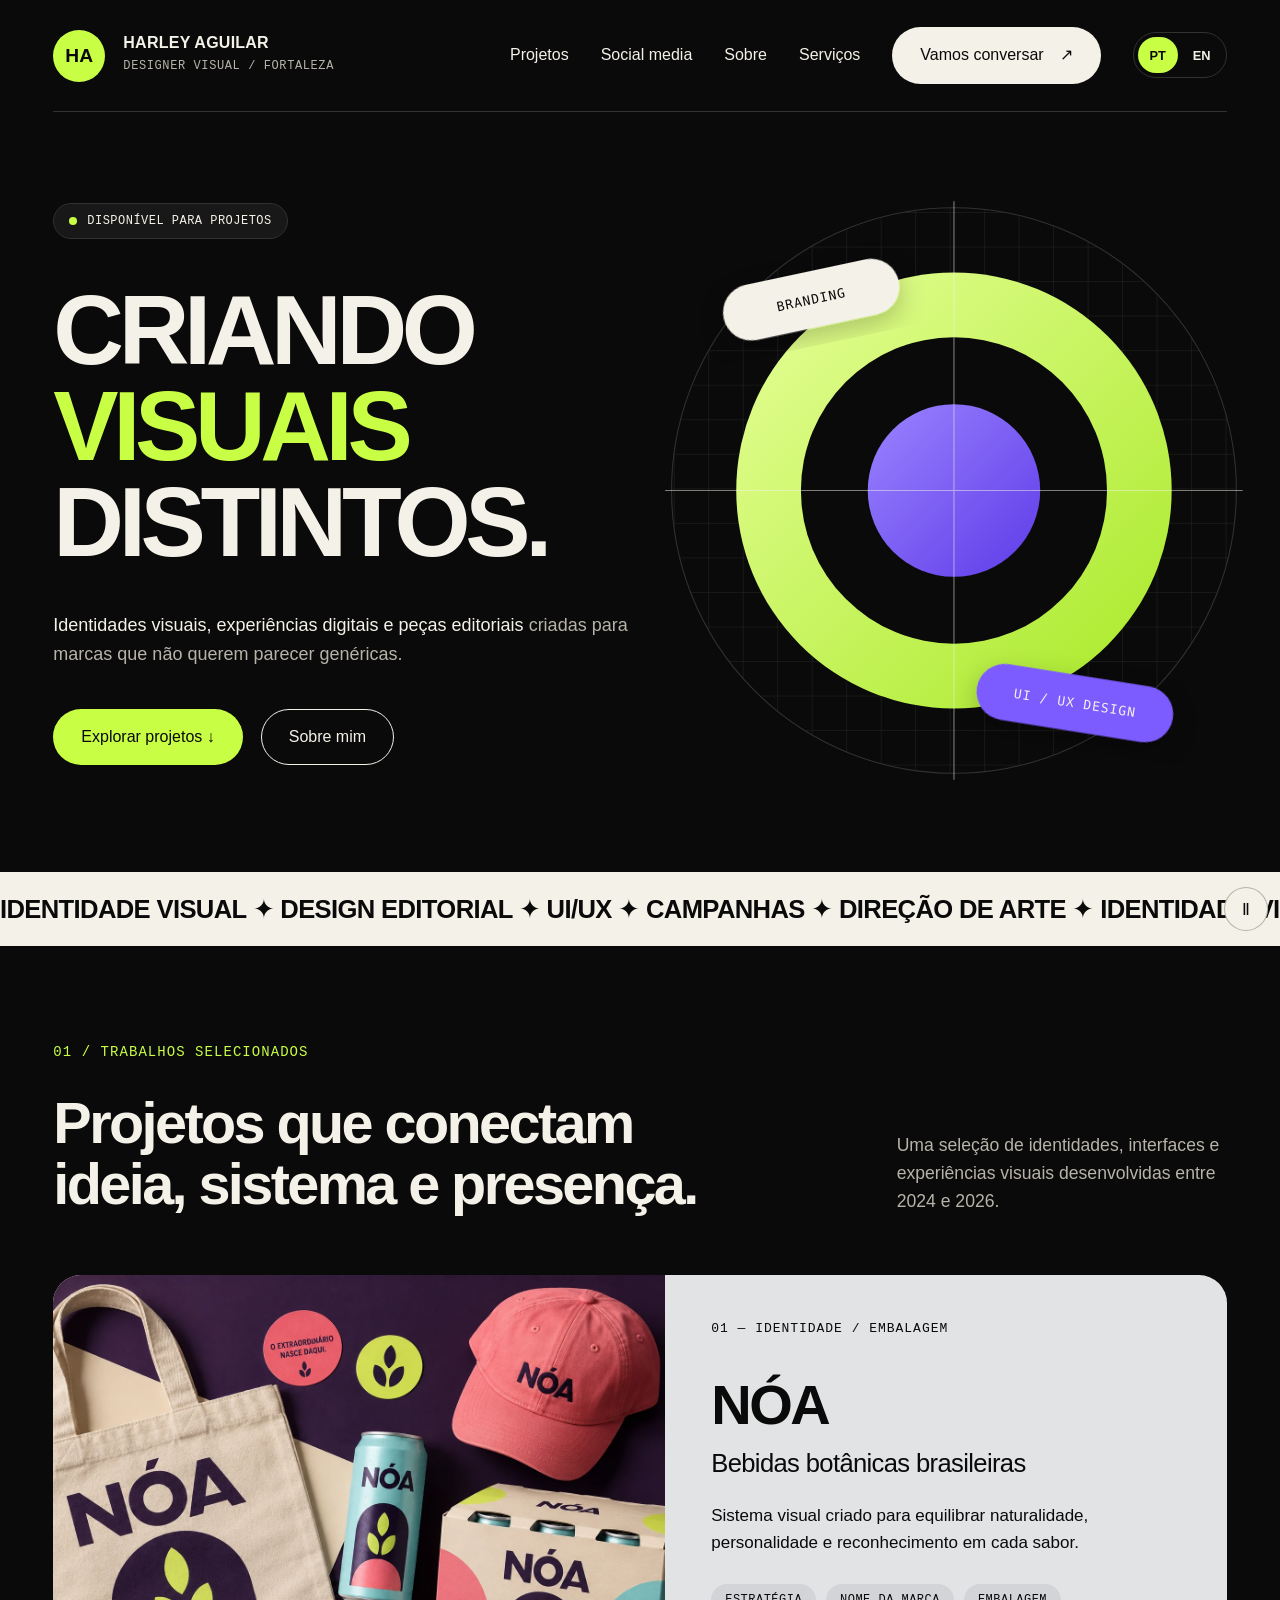
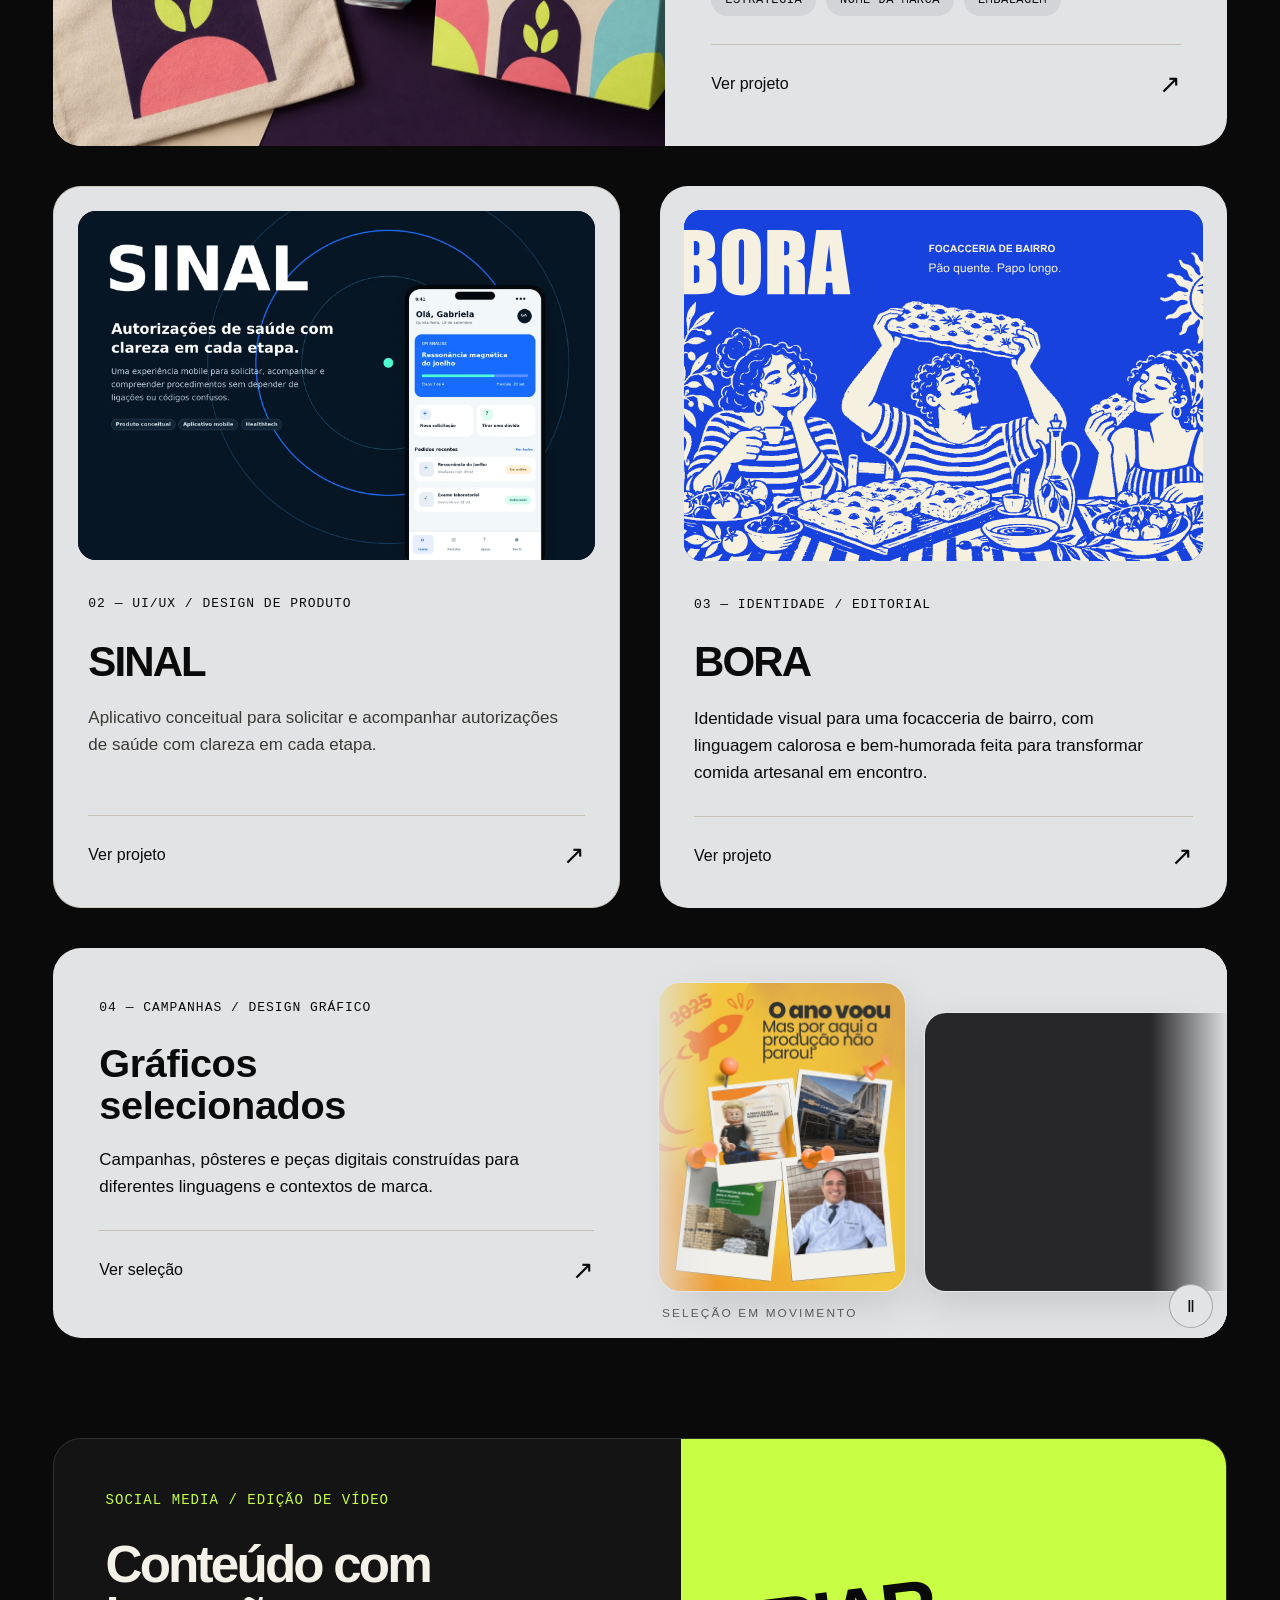
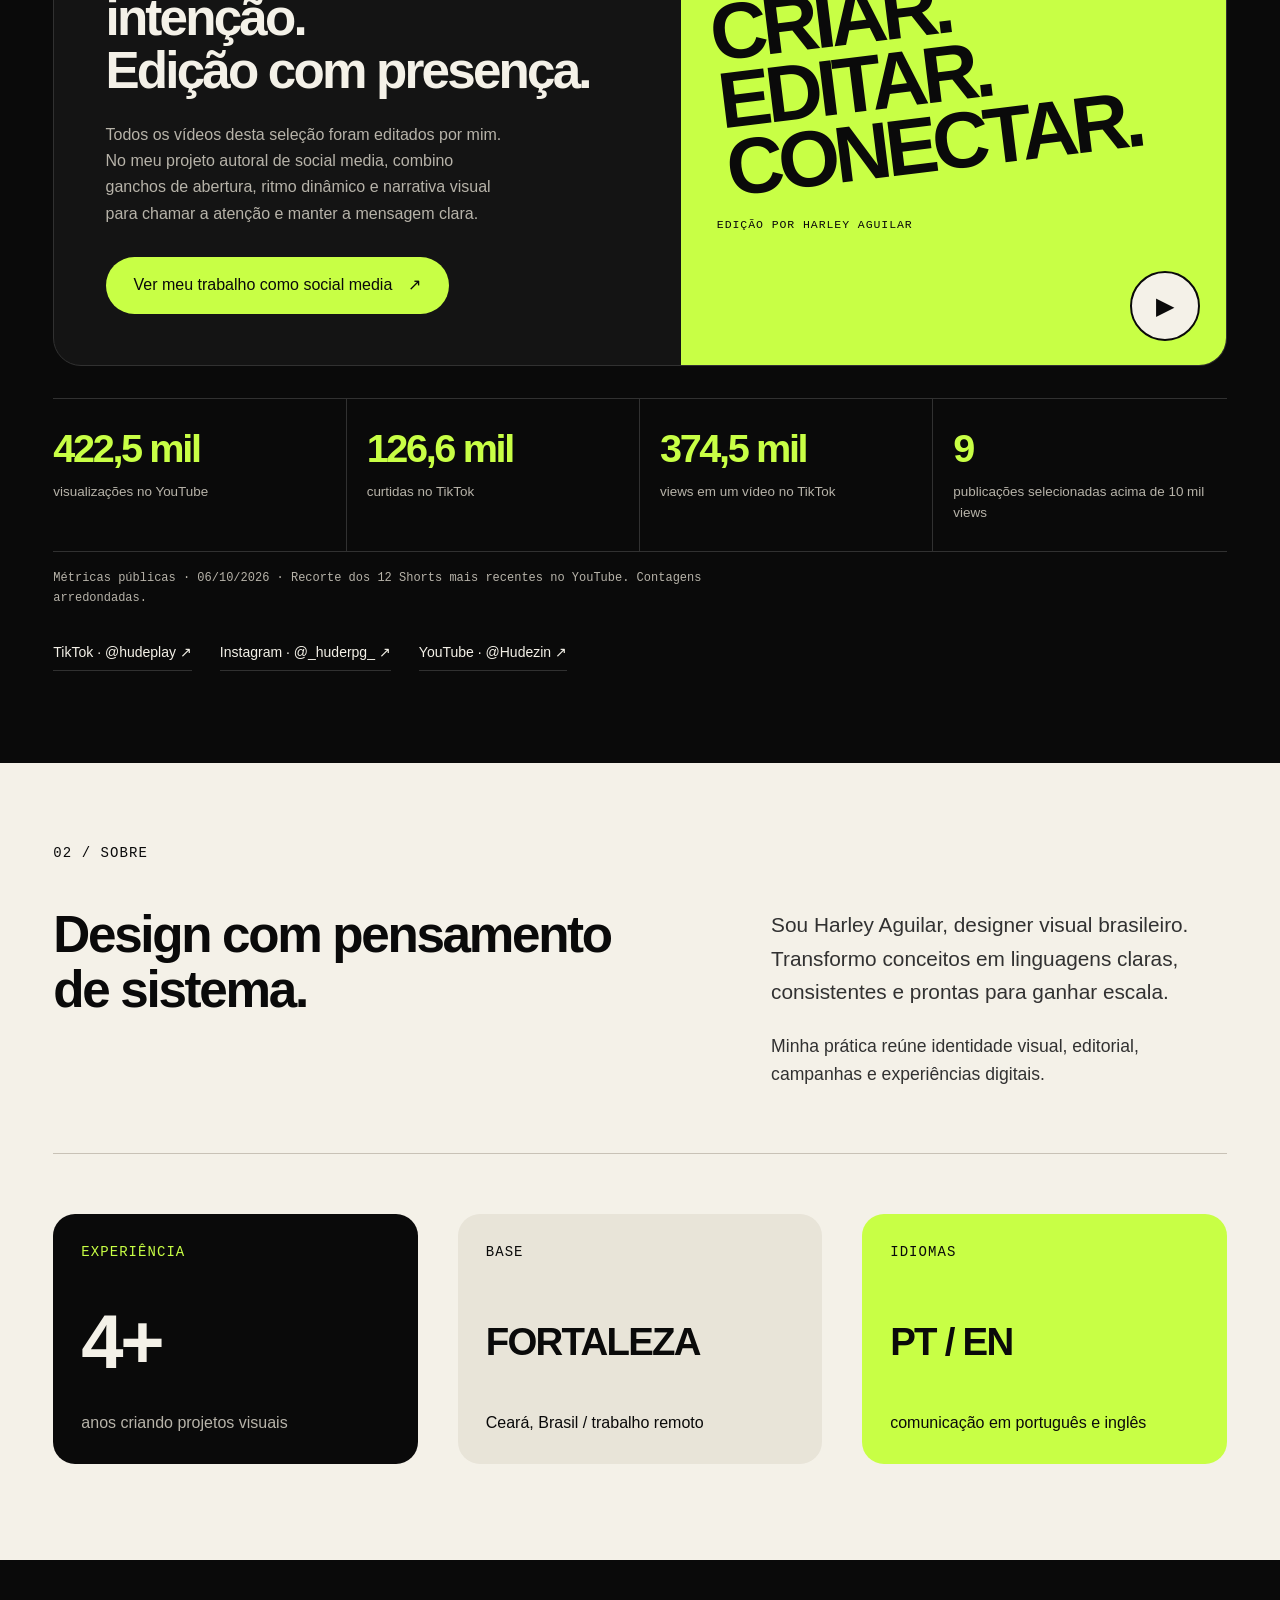
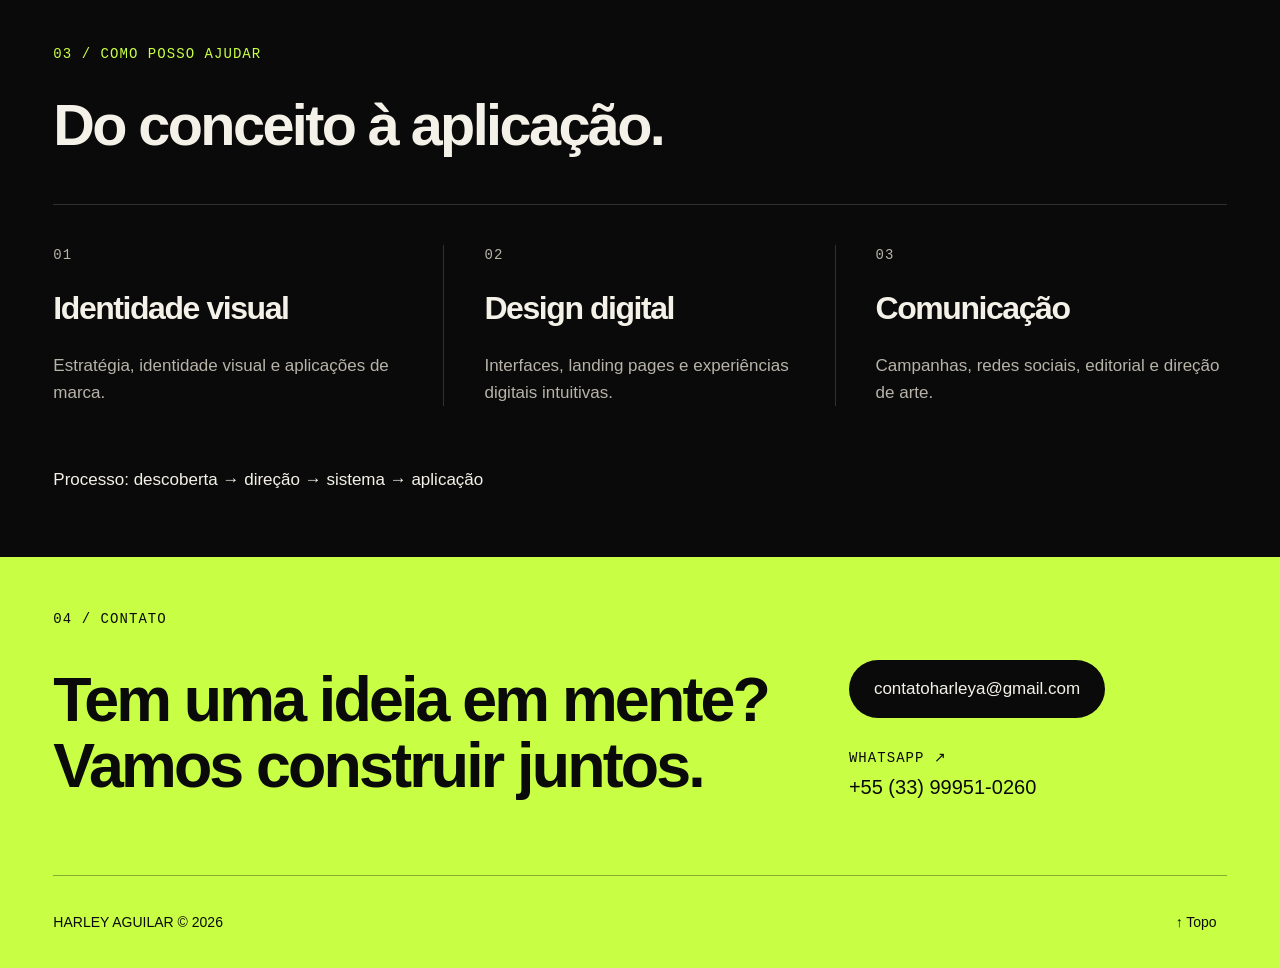
==== commit 0a51be5d: "Atualiza cache da arte original com branding e UI UX sem play" ====
--- a/index.html
+++ b/index.html
@@ -6,7 +6,7 @@
 </header>
 <main tabindex="-1" id="conteudo"><section aria-labelledby="hero-title" class="hero wrap"><div class="hero-copy"><p class="availability"><span></span>DISPONÍVEL PARA PROJETOS</p><h1 id="hero-title">CRIANDO<br/><span>VISUAIS</span><br/>DISTINTOS.</h1><p class="intro">Identidades visuais, experiências digitais e peças editoriais<br class="desktop-break"/> <span>criadas para marcas que não querem parecer genéricas.</span></p><div class="hero-actions"><a class="button lime" href="#projetos">Explorar projetos ↓</a><a class="button ghost" href="#sobre">Sobre mim</a></div>
 </div>
-<img alt="" class="hero-art" fetchpriority="high" height="550" src="./assets/images/hero.svg" width="565"/></section>
+<img alt="" class="hero-art" fetchpriority="high" height="550" src="./assets/images/hero.svg?v=original-20261011" width="565"/></section>
 <div aria-label="Identidade visual, design editorial, UI/UX, campanhas e direção de arte" class="marquee"><div aria-hidden="true" class="marquee-track"><div class="marquee-group">IDENTIDADE VISUAL ✦ DESIGN EDITORIAL ✦ UI/UX ✦ CAMPANHAS ✦ DIREÇÃO DE ARTE ✦ IDENTIDADE VISUAL ✦ DESIGN EDITORIAL ✦ UI/UX ✦ CAMPANHAS ✦ DIREÇÃO DE ARTE ✦ IDENTIDADE VISUAL ✦ DESIGN EDITORIAL ✦ UI/UX ✦ CAMPANHAS ✦ DIREÇÃO DE ARTE ✦ IDENTIDADE VISUAL ✦ DESIGN EDITORIAL ✦ UI/UX ✦ CAMPANHAS ✦ DIREÇÃO DE ARTE ✦ IDENTIDADE VISUAL ✦ DESIGN EDITORIAL ✦ UI/UX ✦ CAMPANHAS ✦ DIREÇÃO DE ARTE ✦ </div>
 <div class="marquee-group">IDENTIDADE VISUAL ✦ DESIGN EDITORIAL ✦ UI/UX ✦ CAMPANHAS ✦ DIREÇÃO DE ARTE ✦ IDENTIDADE VISUAL ✦ DESIGN EDITORIAL ✦ UI/UX ✦ CAMPANHAS ✦ DIREÇÃO DE ARTE ✦ IDENTIDADE VISUAL ✦ DESIGN EDITORIAL ✦ UI/UX ✦ CAMPANHAS ✦ DIREÇÃO DE ARTE ✦ IDENTIDADE VISUAL ✦ DESIGN EDITORIAL ✦ UI/UX ✦ CAMPANHAS ✦ DIREÇÃO DE ARTE ✦ IDENTIDADE VISUAL ✦ DESIGN EDITORIAL ✦ UI/UX ✦ CAMPANHAS ✦ DIREÇÃO DE ARTE ✦ </div>
 </div>
--- a/assets/css/social-media.css
+++ b/assets/css/social-media.css
@@ -119,7 +119,7 @@
 @media(hover:hover){.social-player:hover .social-frame{filter:blur(0);transform:scale(1.03)}.social-play:hover{background:transparent}.social-play:hover>span:first-child{background:#ffffff38}.social-milestone:hover{border-color:var(--lime);background:#202020}}
 @media(max-width:760px){.social-cover{padding:0}.social-milestone-grid{grid-template-columns:repeat(2,minmax(0,1fr));gap:12px}.social-milestone{padding:22px 16px;gap:18px}.social-milestone strong{font-size:2.1rem}.social-milestone .eyebrow{font-size:.6rem}.social-performance-stats>div{grid-template-columns:minmax(130px,auto) 1fr}.social-performance-stats strong{font-size:2.5rem}}
 @media(prefers-reduced-motion:reduce){.social-play>span:first-child::before{animation:none;opacity:0}.social-frame,.social-milestone{transition:none}.social-player:hover .social-frame{transform:none}}
-/* Authorship and project credits. */
-.social-authorship{display:grid;grid-template-columns:1fr 1fr;gap:48px;padding:36px;border:1px solid var(--line);border-radius:20px;background:#151515;margin:36px 0 0}.social-authorship h2{margin:24px 0 0;font-size:clamp(1.8rem,3vw,2.75rem)}.social-credits{margin:0;display:grid;grid-template-columns:1fr 1fr;gap:26px}.social-credits>div{border-top:1px solid var(--line);padding-top:16px;min-width:0}.social-credits dt{font:.7rem/1.5 monospace;color:var(--muted);margin-bottom:9px}.social-credits dd{margin:0;font-size:.9rem;line-height:1.6;overflow-wrap:anywhere}.social-editor-credit{border-bottom:1px solid var(--line);padding-bottom:16px;margin:0 0 20px;color:var(--paper);font-size:.8rem;line-height:1.6}.social-editor-credit strong{color:var(--lime)}.social-detail .social-intro h1{font-size:clamp(2.8rem,6vw,5.2rem)}.social-frame{filter:none}.social-home .social-feature-copy>p:not(.eyebrow){max-width:48ch}
+/* Editing authorship within the social media case only. */
+.social-authorship{display:grid;grid-template-columns:1fr 1fr;gap:48px;padding:36px;border:1px solid var(--line);border-radius:20px;background:#151515;margin:36px 0 0}.social-authorship h2{margin:24px 0 0;font-size:clamp(1.8rem,3vw,2.75rem)}.social-credits{margin:0;display:grid;grid-template-columns:1fr 1fr;gap:26px}.social-credits>div{border-top:1px solid var(--line);padding-top:16px;min-width:0}.social-credits dt{font:.7rem/1.5 monospace;color:var(--muted);margin-bottom:9px}.social-credits dd{margin:0;font-size:.9rem;line-height:1.6;overflow-wrap:anywhere}.social-editor-credit{border-bottom:1px solid var(--line);padding-bottom:16px;margin:0 0 20px;color:var(--paper);font-size:.8rem;line-height:1.6}.social-editor-credit strong{color:var(--lime)}
 @media(max-width:1000px){.social-authorship{grid-template-columns:1fr;gap:30px}}
-@media(max-width:760px){.social-authorship{padding:26px 24px;margin-top:28px}.social-credits{grid-template-columns:1fr;gap:20px}.social-detail .social-intro h1{font-size:clamp(2.4rem,10vw,4rem)}.social-home .social-feature-art{order:0;min-height:240px}.social-home .social-art-word{font-size:3.5rem}.social-frame-label{font-size:.55rem;letter-spacing:.07em}}
+@media(max-width:760px){.social-authorship{padding:26px 24px;margin-top:28px}.social-credits{grid-template-columns:1fr;gap:20px}.social-frame-label{font-size:.55rem;letter-spacing:.07em}}
